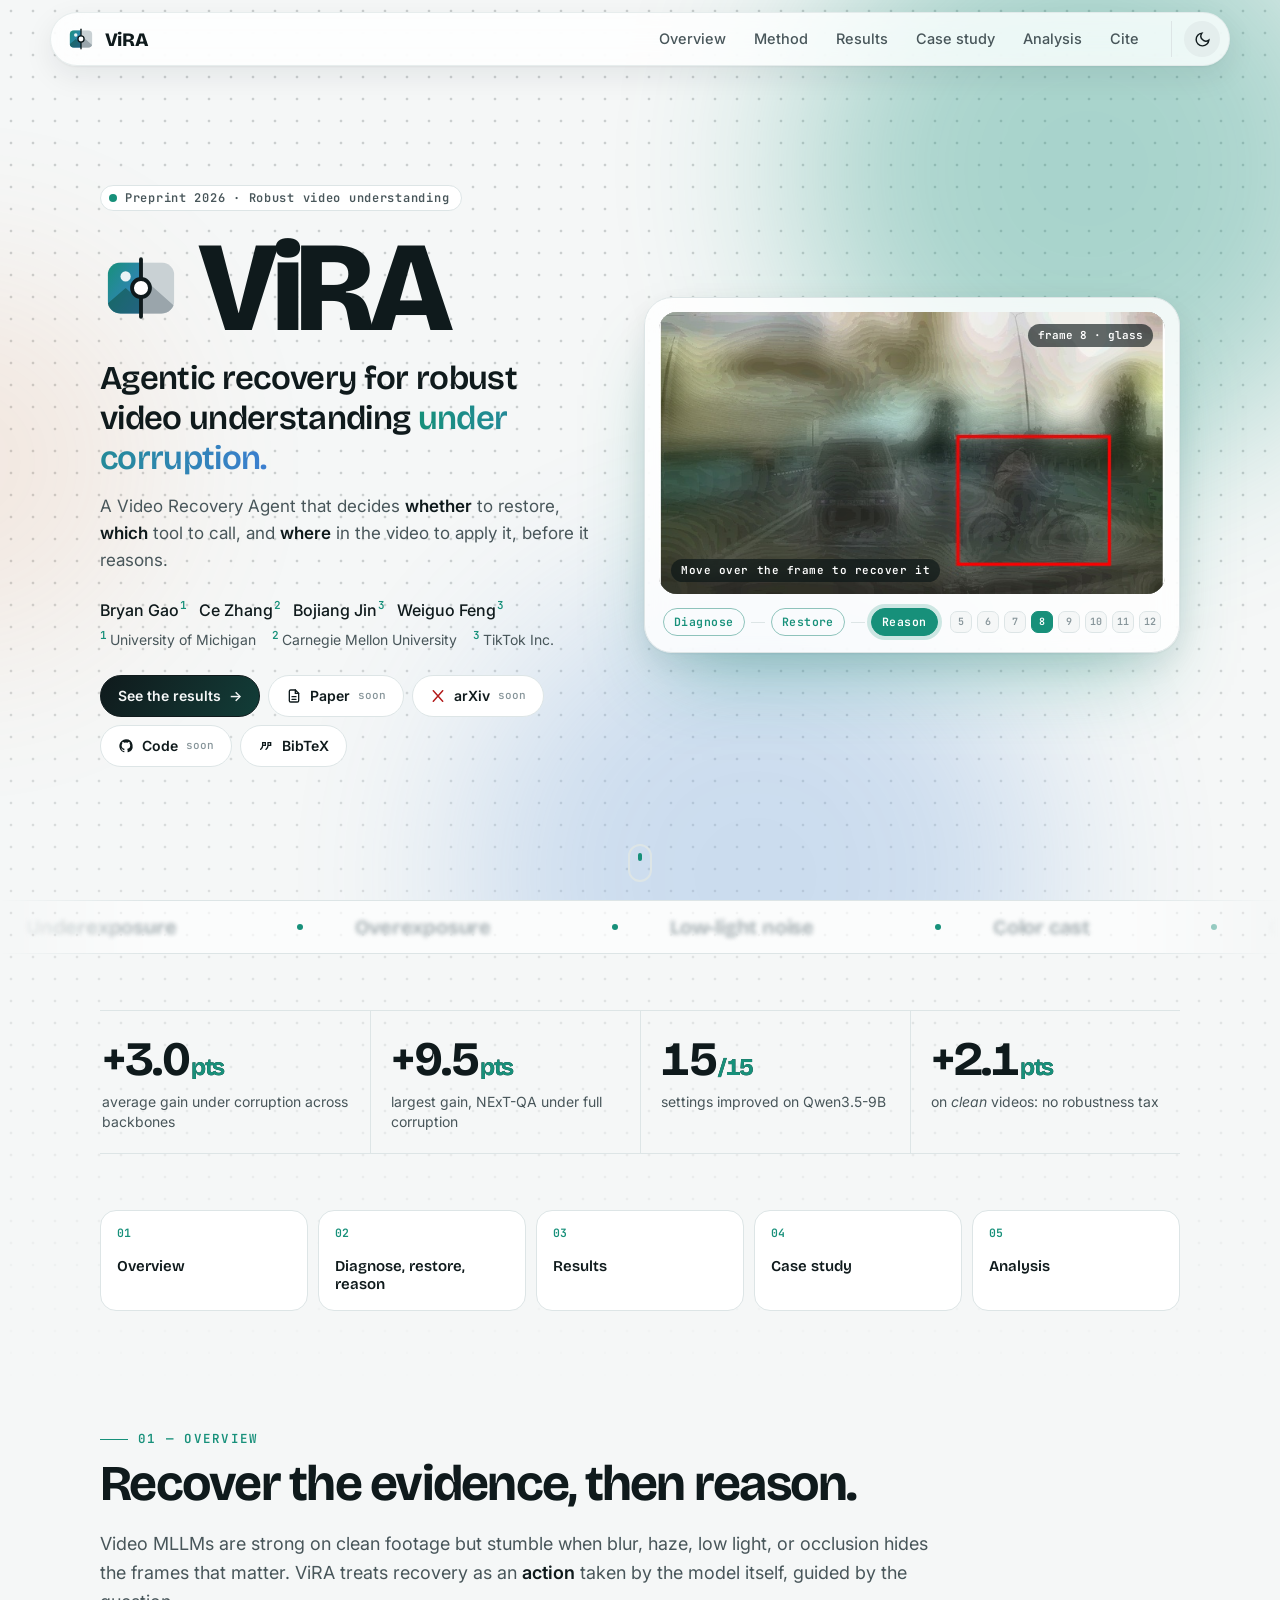
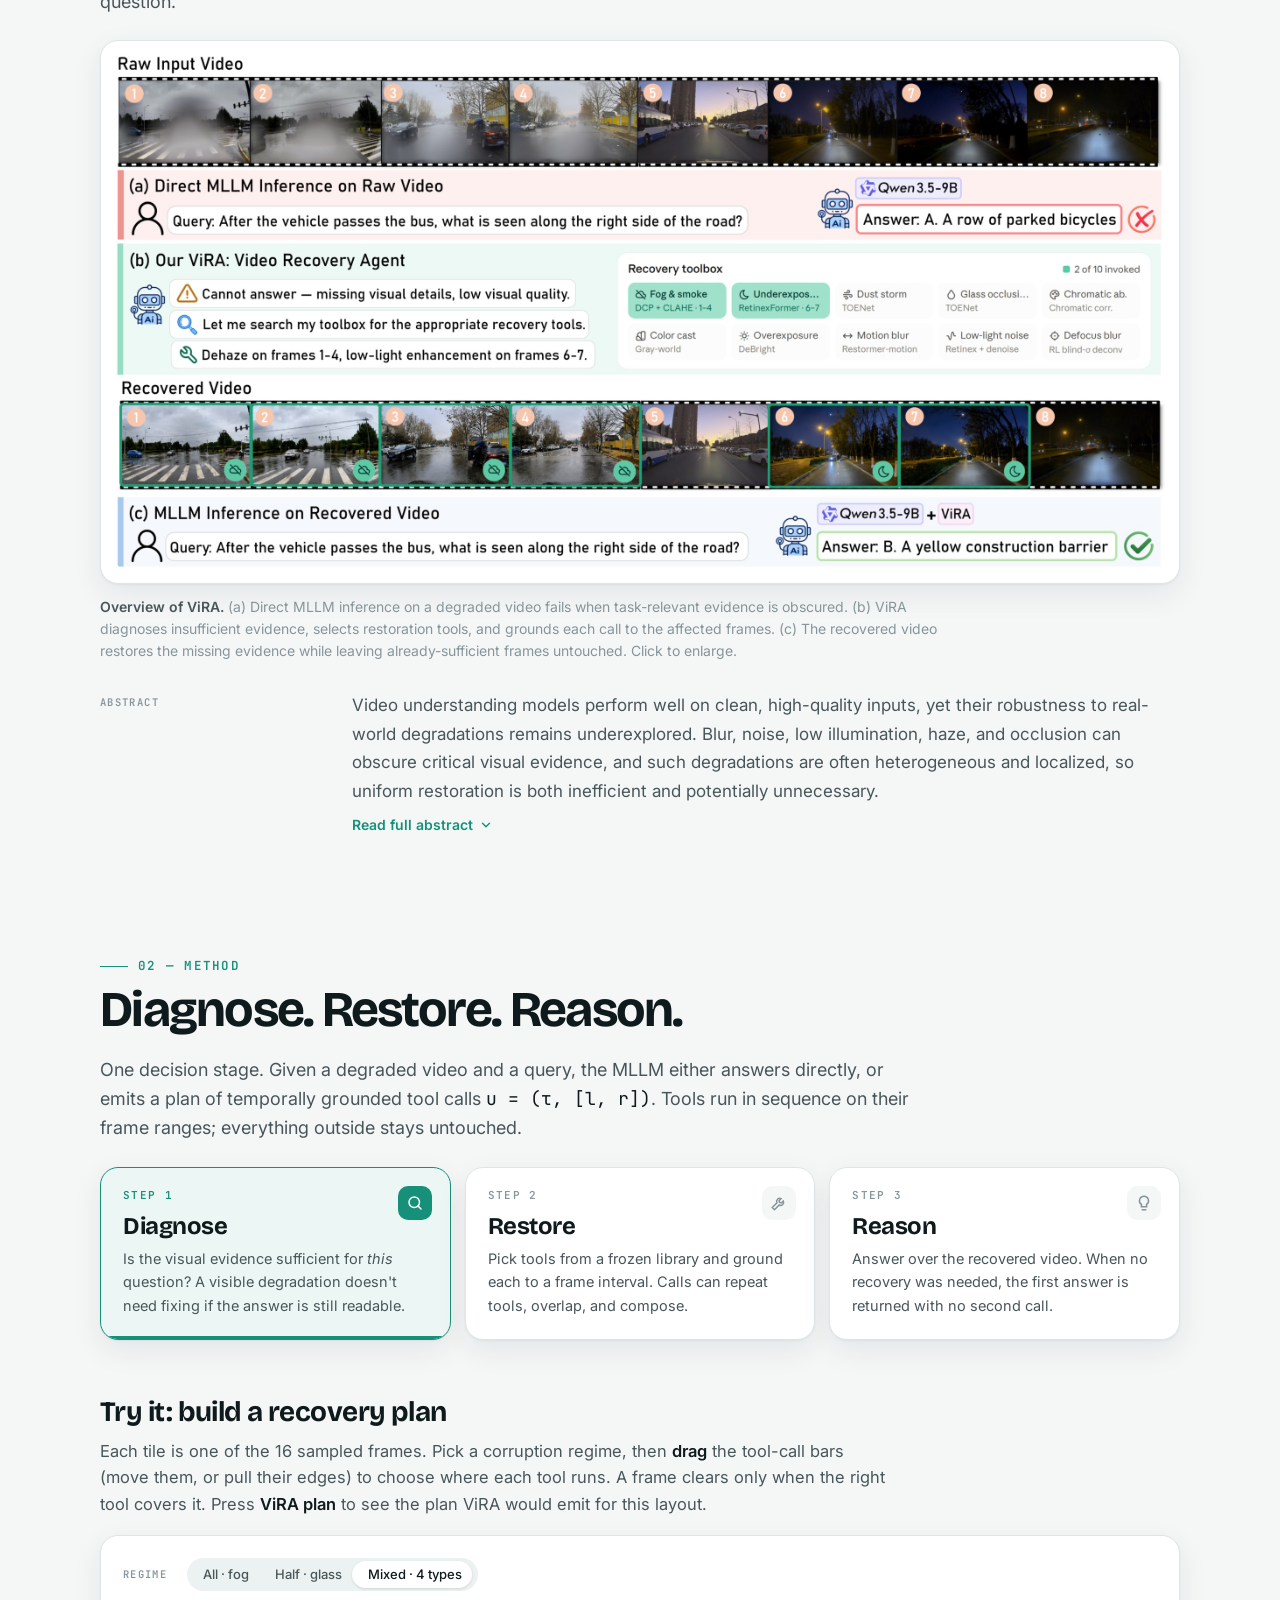
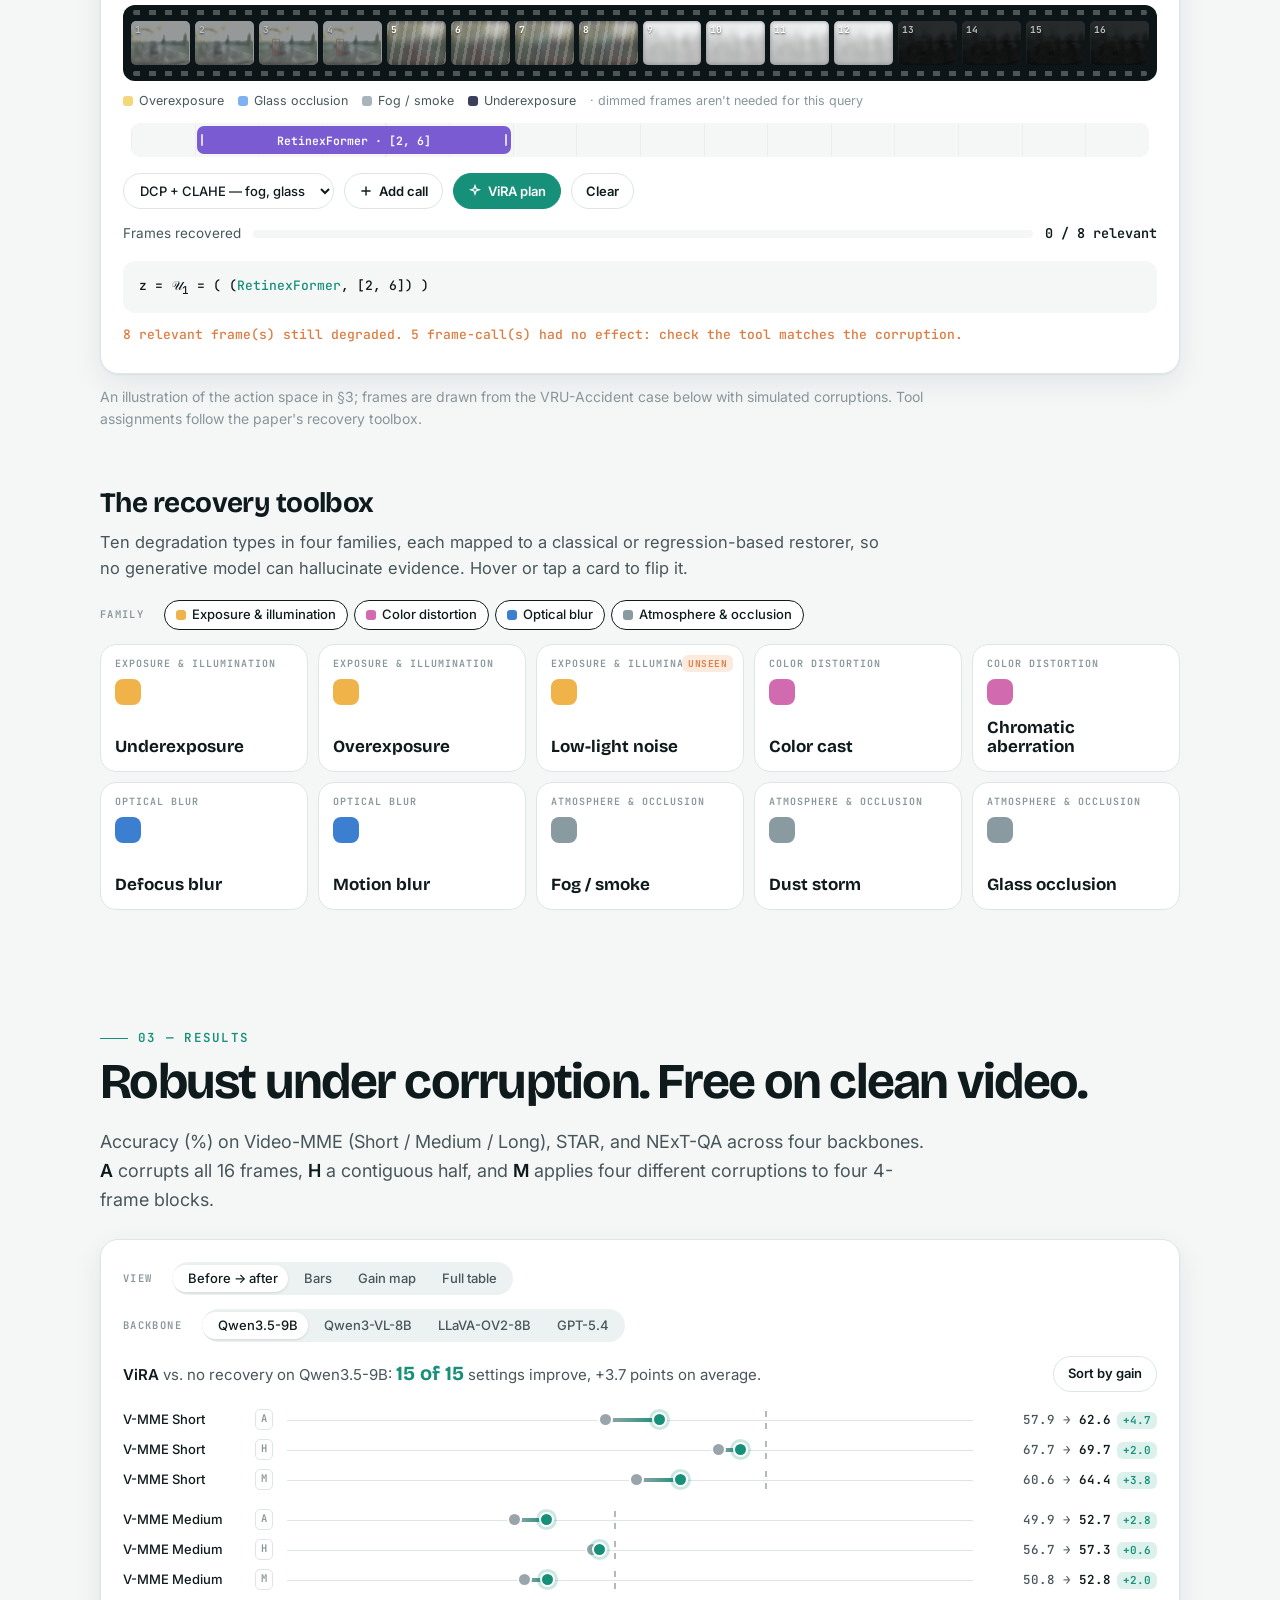
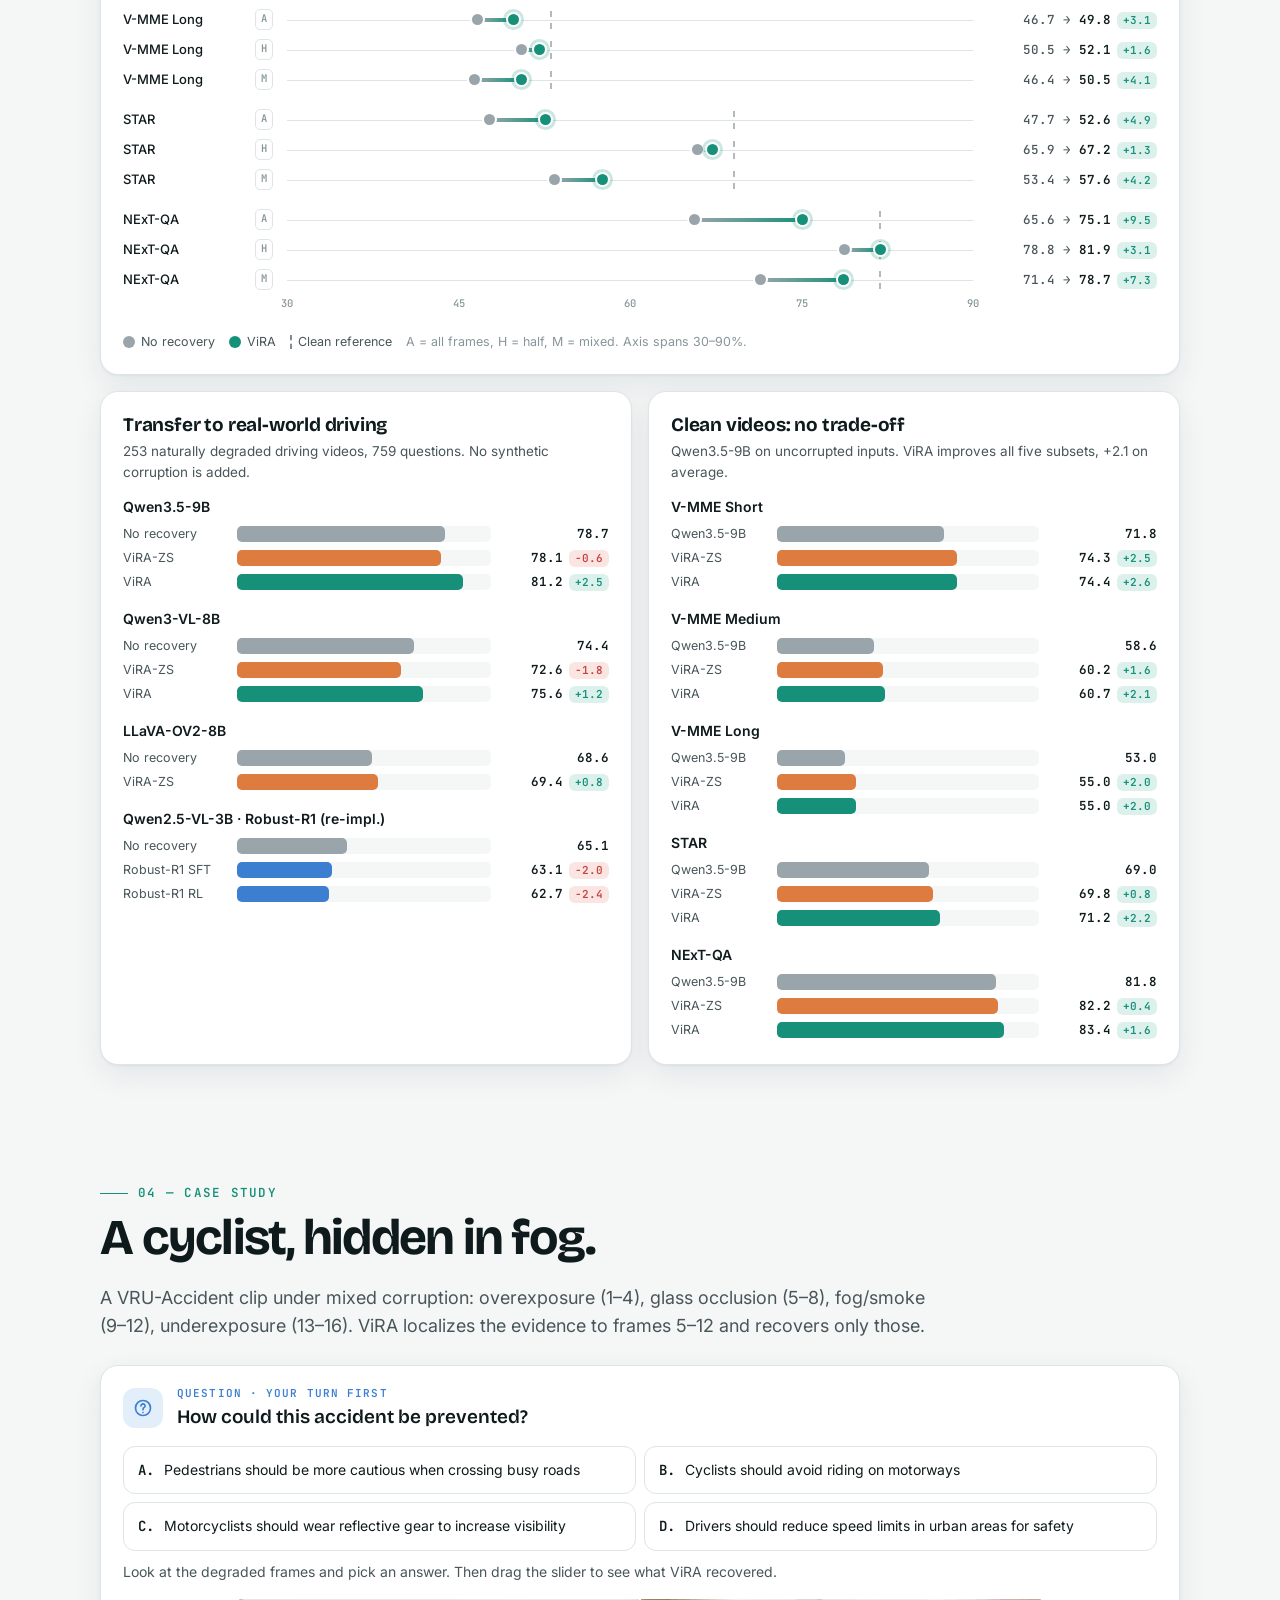
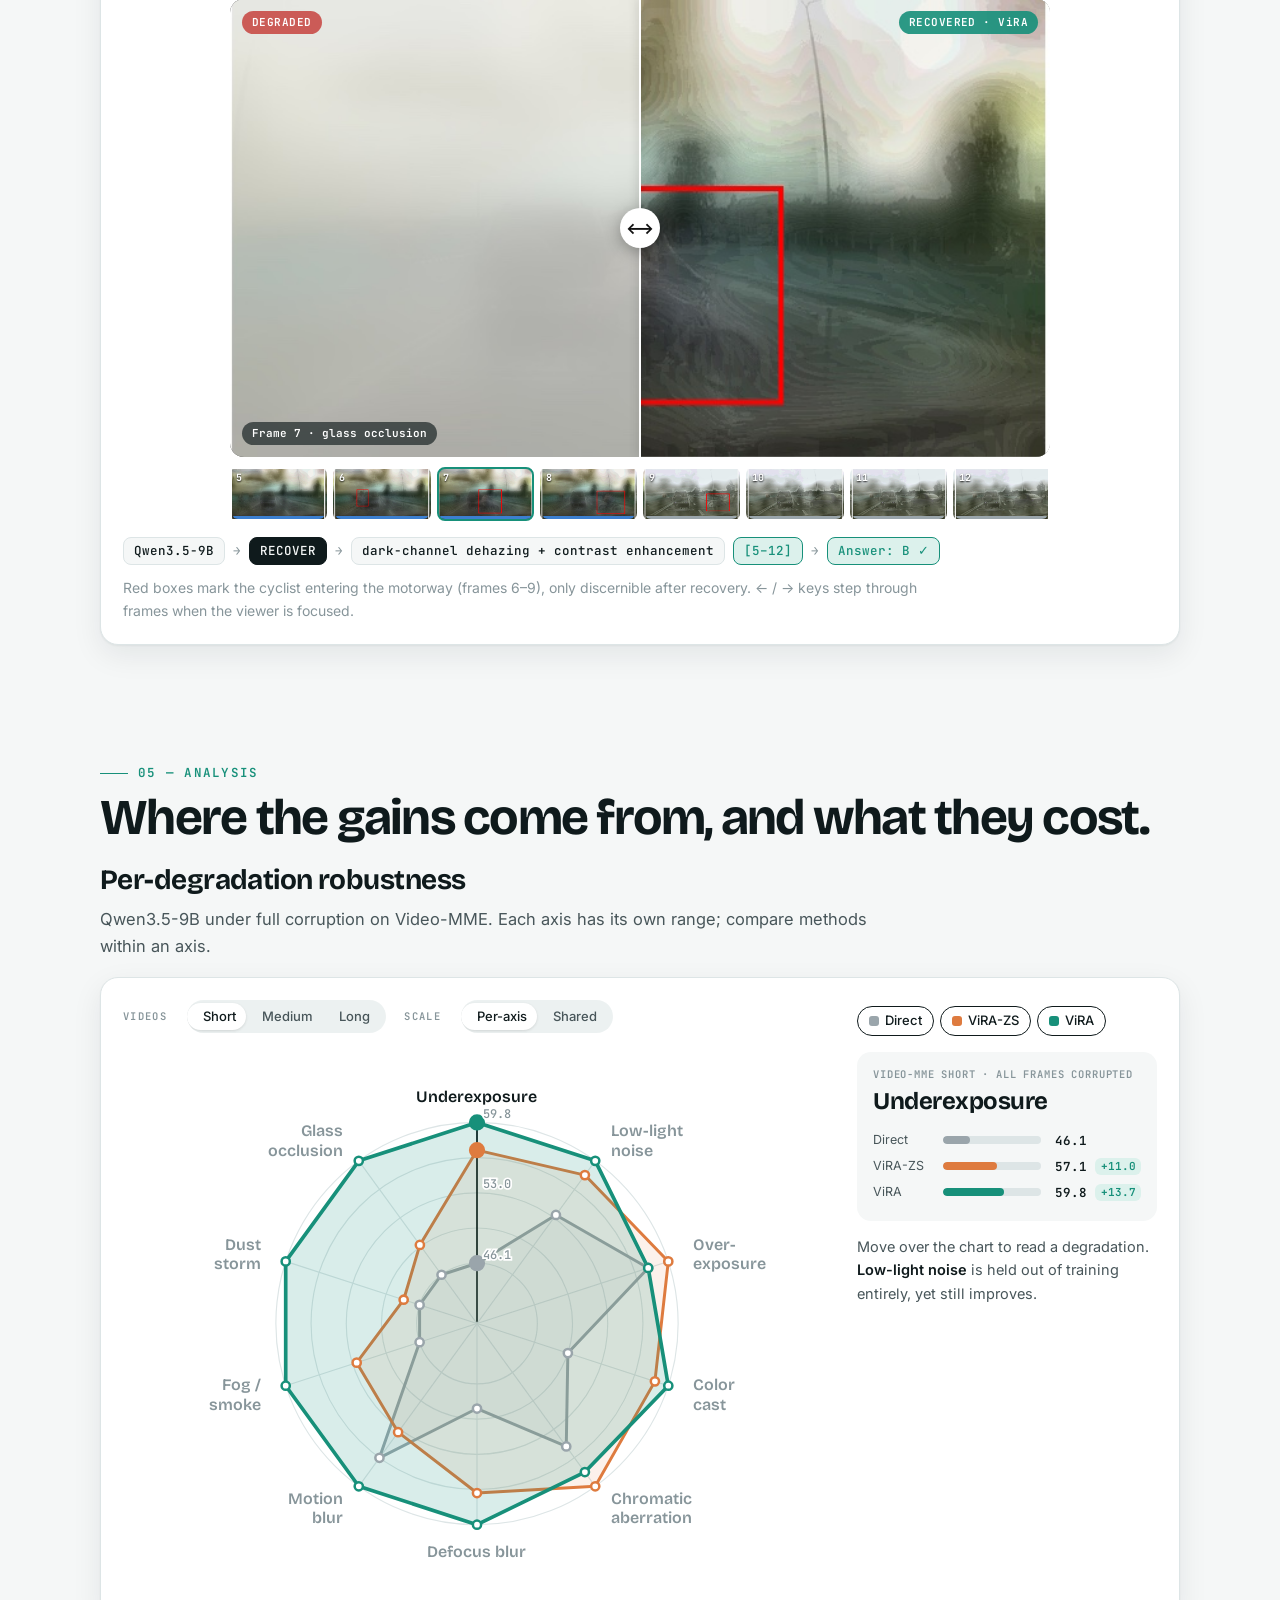
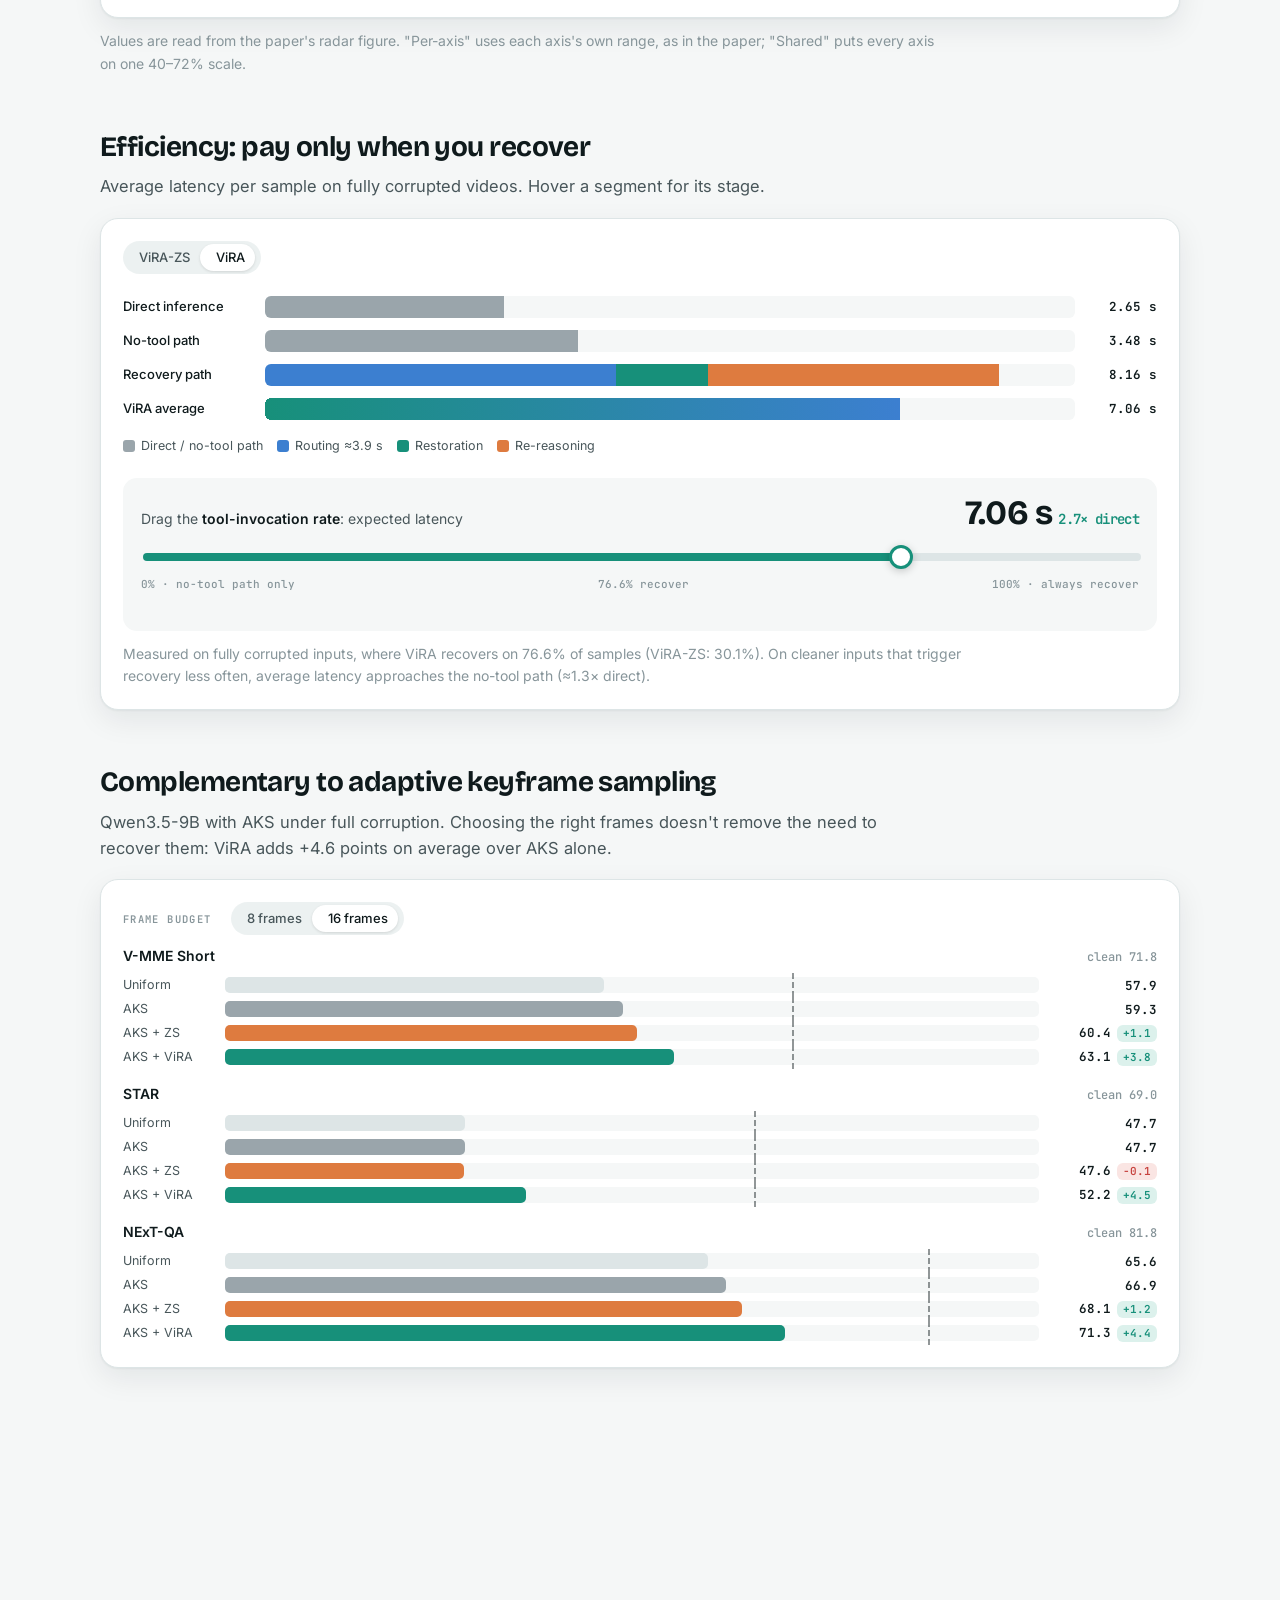
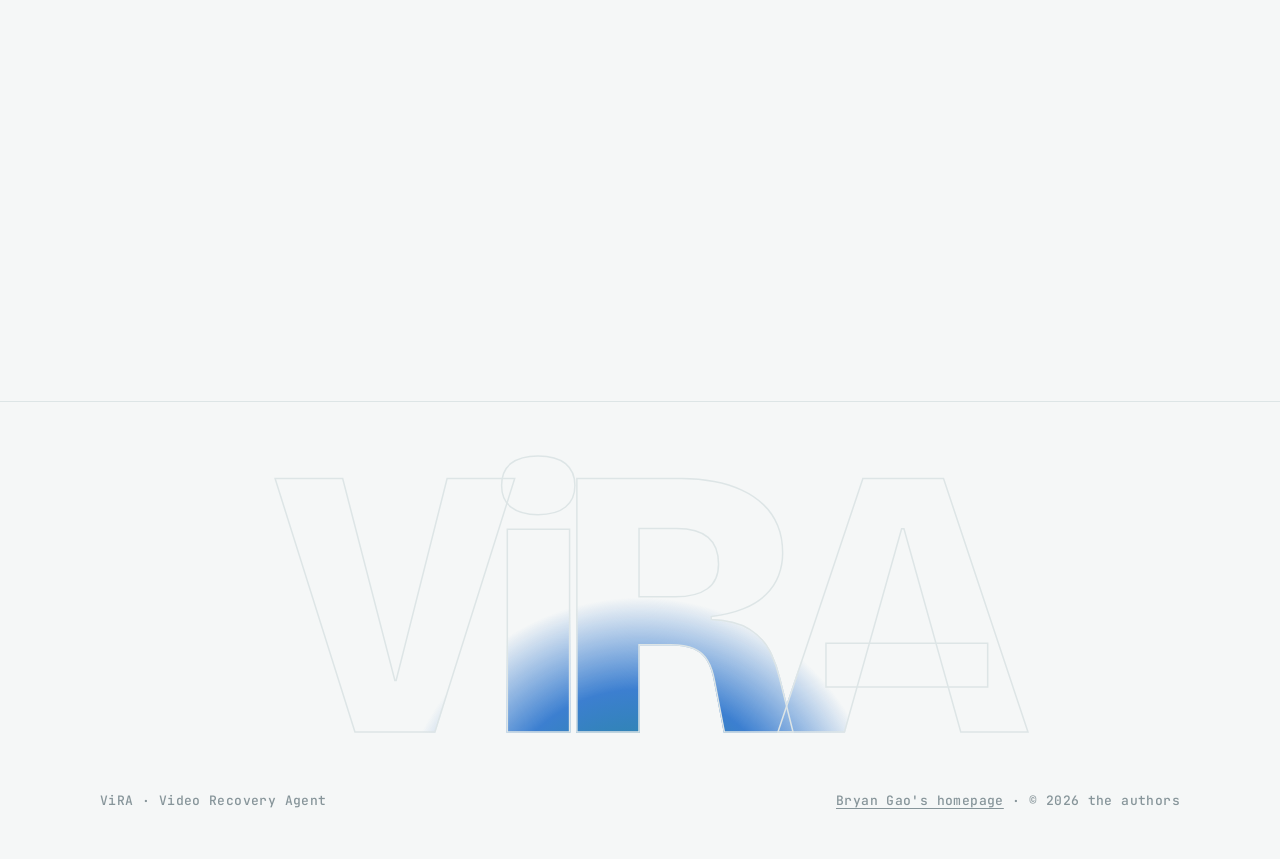
==== vira/index.html @ 1fd85a2d "Personal site and ViRA project page" ====
<!doctype html>
<html lang="en">
<head>
<meta charset="utf-8">
<meta name="viewport" content="width=device-width, initial-scale=1">
<title>ViRA: Agentic Video Recovery</title>
<meta name="description" content="ViRA is a query-conditioned Video Recovery Agent that diagnoses, restores, and reasons over corrupted videos.">
<meta property="og:title" content="ViRA: Agentic Recovery for Robust Video Understanding under Corruption">
<meta property="og:description" content="Diagnose, restore, reason. +3.0 average accuracy under corruption, up to +9.5, with no loss on clean videos.">
<meta property="og:image" content="assets/img/teaser.jpg">
<link rel="icon" href="assets/img/mark.svg" type="image/svg+xml">
<link rel="preconnect" href="https://fonts.googleapis.com">
<link rel="preconnect" href="https://fonts.gstatic.com" crossorigin>
<link href="https://fonts.googleapis.com/css2?family=Bricolage+Grotesque:opsz,wght@12..96,500..800&family=Inter:wght@400;500;600;700&family=JetBrains+Mono:wght@400;500;600&display=swap" rel="stylesheet">
<link rel="stylesheet" href="assets/style.css?v=6">
<script>document.documentElement.classList.add('js');try{var t=localStorage.getItem('vira-theme');if(t)document.documentElement.dataset.theme=t;}catch(e){}</script>
</head>
<body id="top">
<div class="progress" id="progress"></div>

<nav class="island" id="island" aria-label="Main">
  <a class="brand" href="#top"><img class="mark" src="assets/img/mark.svg" alt="">ViRA</a>
  <div class="links" id="navlinks">
    <span class="pill" id="pill"></span>
    <a href="#overview">Overview</a>
    <a href="#method">Method</a>
    <a href="#results">Results</a>
    <a href="#case">Case study</a>
    <a href="#analysis">Analysis</a>
    <a href="#cite">Cite</a>
  </div>
  <div class="tools">
    <button class="ib" id="theme" aria-label="Toggle dark mode" title="Toggle theme">
      <svg viewBox="0 0 24 24" fill="none" stroke="currentColor" stroke-width="2" stroke-linecap="round"><path d="M21 12.8A9 9 0 1 1 11.2 3a7 7 0 0 0 9.8 9.8z"/></svg>
    </button>
    <button class="ib menu" id="menu" aria-label="Open menu" aria-expanded="false">
      <svg viewBox="0 0 24 24" fill="none" stroke="currentColor" stroke-width="2" stroke-linecap="round"><path d="M4 7h16M4 12h16M4 17h16"/></svg>
    </button>
  </div>
</nav>
<div class="sheet" id="sheet">
  <a href="#overview">Overview</a><a href="#method">Method</a><a href="#results">Results</a><a href="#case">Case study</a><a href="#analysis">Analysis</a><a href="#cite">Cite</a>
</div>

<aside class="toc" id="toc" aria-label="Contents">
  <div class="lab">Contents</div>
  <a href="#overview"><i>01</i>Overview</a>
  <a href="#method"><i>02</i>Method</a>
  <a href="#results"><i>03</i>Results</a>
  <a href="#case"><i>04</i>Case study</a>
  <a href="#analysis"><i>05</i>Analysis</a>
  <a href="#cite"><i>06</i>Citation</a>
</aside>

<header class="hero">
  <div class="aurora" aria-hidden="true"><i></i><i></i><i></i></div>
  <div class="w">
    <div>
      <div class="venue" data-r><i></i>Preprint 2026 · Robust video understanding</div>
      <h1 class="title"><img class="mark" src="assets/img/mark.svg" alt=""><span aria-label="ViRA"><b>V</b><b>i</b><b>R</b><b>A</b></span></h1>
      <p class="kicker" data-r>Agentic recovery for robust video understanding <em>under corruption.</em></p>
      <p class="tag" data-r>A Video Recovery Agent that decides <b>whether</b> to restore, <b>which</b> tool to call, and <b>where</b> in the video to apply it, before it reasons.</p>
      <div data-r>
        <div class="authors">
          Bryan Gao<sup>1</sup>&ensp; Ce Zhang<sup>2</sup>&ensp; Bojiang Jin<sup>3</sup>&ensp; Weiguo Feng<sup>3</sup>
        </div>
        <div class="affils">
          <span><sup>1</sup>University of Michigan</span>
          <span><sup>2</sup>Carnegie Mellon University</span>
          <span><sup>3</sup>TikTok Inc.</span>
        </div>
        <div class="cta">
          <a class="btn pri" href="#results">See the results <span aria-hidden="true">→</span></a>
          <a class="btn" href="#top" title="The paper link will be added once it is public">
            <svg viewBox="0 0 24 24" fill="none" stroke="currentColor" stroke-width="2" stroke-linecap="round"><path d="M14 3H7a2 2 0 0 0-2 2v14a2 2 0 0 0 2 2h10a2 2 0 0 0 2-2V8z"/><path d="M14 3v5h5M9 13h6M9 17h6"/></svg>
            Paper <small>soon</small></a>
          <a class="btn" href="#top" title="The arXiv link will be added once the paper is on arXiv">
            <svg viewBox="0 0 24 24" fill="none" stroke="#b31b1b" stroke-width="2.2" stroke-linecap="round"><path d="M5 4l14 16M19 4L5 20"/></svg>
            arXiv <small>soon</small></a>
          <a class="btn" href="#top" title="Code will be released">
            <svg viewBox="0 0 24 24" fill="currentColor"><path d="M12 2a10 10 0 0 0-3.2 19.5c.5.1.7-.2.7-.5v-1.7c-2.8.6-3.4-1.3-3.4-1.3-.5-1.2-1.1-1.5-1.1-1.5-.9-.6.1-.6.1-.6 1 .1 1.5 1 1.5 1 .9 1.5 2.3 1.1 2.9.8.1-.6.3-1.1.6-1.3-2.2-.3-4.6-1.1-4.6-5a3.9 3.9 0 0 1 1-2.7 3.6 3.6 0 0 1 .1-2.7s.8-.3 2.8 1a9.6 9.6 0 0 1 5 0c1.9-1.3 2.8-1 2.8-1 .4 1 .4 1.9.1 2.7a3.9 3.9 0 0 1 1 2.7c0 3.9-2.3 4.7-4.6 5 .4.3.7.9.7 1.9V21c0 .3.2.6.7.5A10 10 0 0 0 12 2z"/></svg>
            Code <small>soon</small></a>
          <a class="btn" href="#cite">
            <svg viewBox="0 0 24 24" fill="none" stroke="currentColor" stroke-width="2" stroke-linecap="round"><path d="M7 7h4v4H7zM7 11c0 3-1 5-3 6M15 7h4v4h-4zM15 11c0 3-1 5-3 6"/></svg>
            BibTeX</a>
        </div>
      </div>
    </div>

    <div data-r>
      <div class="lens-card" id="lensCard">
        <div class="lens" id="lens" aria-label="Interactive before and after: move the pointer over the foggy frame to recover it">
          <div class="lay deg"></div>
          <div class="lay rec"></div>
          <div class="scan"></div>
          <div class="ring"></div>
          <div class="fno" id="lensNo">frame 7</div>
          <div class="hint" id="lensHint">Move over the frame to recover it</div>
        </div>
        <div class="lens-foot">
          <div class="trace" id="trace" aria-hidden="true"><span data-s="0">Diagnose</span><i></i><span data-s="1">Restore</span><i></i><span data-s="2">Reason</span></div>
          <div class="dots" id="lensDots"></div>
        </div>
      </div>
    </div>
  </div>
  <a class="scroll-cue" href="#after" aria-label="Scroll down"></a>
</header>

<main id="after">
  <div class="marquee" aria-hidden="true"><div class="mq" id="mq"></div></div>
  <div class="w">
    <div class="stats" data-r>
      <div><b><span data-count="3.0" data-dec="1" data-pre="+">0</span><small>pts</small></b><span>average gain under corruption across backbones</span></div>
      <div><b><span data-count="9.5" data-dec="1" data-pre="+">0</span><small>pts</small></b><span>largest gain, NExT-QA under full corruption</span></div>
      <div><b><span data-count="15">0</span><small>/15</small></b><span>settings improved on Qwen3.5-9B</span></div>
      <div><b><span data-count="2.1" data-dec="1" data-pre="+">0</span><small>pts</small></b><span>on <i>clean</i> videos: no robustness tax</span></div>
    </div>

    <nav class="contents" data-r aria-label="Sections">
      <a href="#overview"><i>01</i>Overview</a>
      <a href="#method"><i>02</i>Diagnose, restore, reason</a>
      <a href="#results"><i>03</i>Results</a>
      <a href="#case"><i>04</i>Case study</a>
      <a href="#analysis"><i>05</i>Analysis</a>
    </nav>

    <!-- 01 -->
    <section class="sec" id="overview">
      <div class="sec-head" data-r><div class="no">01 — OVERVIEW</div><h2>Recover the evidence, then reason.</h2></div>
      <p class="lead" data-r>Video MLLMs are strong on clean footage but stumble when blur, haze, low light, or occlusion hides the frames that matter. ViRA treats recovery as an <b>action</b> taken by the model itself, guided by the question.</p>
      <figure class="card teaser" data-r data-zoom="assets/img/teaser.jpg">
        <img src="assets/img/teaser.jpg" alt="Overview of ViRA: direct inference fails on a degraded video, ViRA diagnoses missing evidence, selects dehazing for frames 1–4 and low-light enhancement for frames 6–7, and answers correctly on the recovered video." loading="lazy">
      </figure>
      <p class="cap" data-r><b>Overview of ViRA.</b> (a) Direct MLLM inference on a degraded video fails when task-relevant evidence is obscured. (b) ViRA diagnoses insufficient evidence, selects restoration tools, and grounds each call to the affected frames. (c) The recovered video restores the missing evidence while leaving already-sufficient frames untouched. Click to enlarge.</p>

      <div class="abstract" data-r>
        <div class="side">Abstract</div>
        <div>
          <p>Video understanding models perform well on clean, high-quality inputs, yet their robustness to real-world degradations remains underexplored. Blur, noise, low illumination, haze, and occlusion can obscure critical visual evidence, and such degradations are often heterogeneous and localized, so uniform restoration is both inefficient and potentially unnecessary.</p>
          <div class="more" id="absMore"><p style="margin-top:14px">We introduce <b>ViRA</b>, a <b>Vi</b>deo <b>R</b>ecovery <b>A</b>gent that integrates visual recovery directly into the reasoning process. Following a diagnose–restore–reason paradigm, ViRA jointly determines whether recovery is necessary, which restoration tools to invoke, and where in the video each tool should be applied. Conditioned on both the video and the query, it selectively recovers only the temporal regions whose degradation obscures task-relevant evidence, then reasons over the recovered observation. Across Video-MME, STAR, and NExT-QA, diverse degradation types, and multiple MLLM backbones, ViRA improves accuracy under corruption by 3.0 points on average and by up to 9.5 points over direct inference, while preserving, and even slightly improving, accuracy on uncorrupted videos.</p></div>
          <button class="linkbtn" id="absBtn" aria-expanded="false" aria-controls="absMore">Read full abstract <svg viewBox="0 0 24 24" fill="none" stroke="currentColor" stroke-width="2.4" stroke-linecap="round"><path d="M6 9l6 6 6-6"/></svg></button>
        </div>
      </div>
    </section>

    <!-- 02 -->
    <section class="sec" id="method">
      <div class="sec-head" data-r><div class="no">02 — METHOD</div><h2>Diagnose. Restore. Reason.</h2></div>
      <p class="lead" data-r>One decision stage. Given a degraded video and a query, the MLLM either answers directly, or emits a plan of temporally grounded tool calls <span class="mono" style="color:var(--ink)">u = (τ, [l, r])</span>. Tools run in sequence on their frame ranges; everything outside stays untouched.</p>

      <div class="steps" id="steps" data-r>
        <button class="card step on" data-i="0">
          <span class="ico"><svg viewBox="0 0 24 24" fill="none" stroke="currentColor" stroke-width="2" stroke-linecap="round"><circle cx="11" cy="11" r="7"/><path d="M20 20l-4-4"/></svg></span>
          <div class="k">STEP 1</div><h4>Diagnose</h4>
          <p>Is the visual evidence sufficient for <i>this</i> question? A visible degradation doesn't need fixing if the answer is still readable.</p><span class="bar"></span>
        </button>
        <button class="card step" data-i="1">
          <span class="ico"><svg viewBox="0 0 24 24" fill="none" stroke="currentColor" stroke-width="2" stroke-linecap="round"><path d="M14.7 6.3a4 4 0 0 0-5.4 5.4L3 18l3 3 6.3-6.3a4 4 0 0 0 5.4-5.4l-2.6 2.6-2.4-.6-.6-2.4z"/></svg></span>
          <div class="k">STEP 2</div><h4>Restore</h4>
          <p>Pick tools from a frozen library and ground each to a frame interval. Calls can repeat tools, overlap, and compose.</p><span class="bar"></span>
        </button>
        <button class="card step" data-i="2">
          <span class="ico"><svg viewBox="0 0 24 24" fill="none" stroke="currentColor" stroke-width="2" stroke-linecap="round"><path d="M12 3a6 6 0 0 0-3.5 10.9V17h7v-3.1A6 6 0 0 0 12 3zM9.5 21h5"/></svg></span>
          <div class="k">STEP 3</div><h4>Reason</h4>
          <p>Answer over the recovered video. When no recovery was needed, the first answer is returned with no second call.</p><span class="bar"></span>
        </button>
      </div>

      <h3 data-r>Try it: build a recovery plan</h3>
      <p class="sub" data-r>Each tile is one of the 16 sampled frames. Pick a corruption regime, then <b>drag</b> the tool-call bars (move them, or pull their edges) to choose where each tool runs. A frame clears only when the right tool covers it. Press <b>ViRA plan</b> to see the plan ViRA would emit for this layout.</p>
      <div class="card play" data-r>
        <div class="ctl">
          <span class="lab">Regime</span>
          <div class="seg" id="regSeg"><span class="knob"></span>
            <button data-v="all" aria-pressed="false">All · fog</button>
            <button data-v="half" aria-pressed="false">Half · glass</button>
            <button data-v="mixed" aria-pressed="true">Mixed · 4 types</button>
          </div>
        </div>
        <div class="track" id="track"></div>
        <div class="legend" id="legend"></div>
        <div class="lanes" id="lanes"></div>
        <div class="play-bar">
          <select id="toolPick" aria-label="Tool to add"></select>
          <button class="sbtn" id="addCall"><svg viewBox="0 0 24 24" fill="none" stroke="currentColor" stroke-width="2.4" stroke-linecap="round"><path d="M12 5v14M5 12h14"/></svg>Add call</button>
          <button class="sbtn pri" id="autoPlan"><svg viewBox="0 0 24 24" fill="none" stroke="currentColor" stroke-width="2.2" stroke-linecap="round"><path d="M12 3l1.8 5.2L19 10l-5.2 1.8L12 17l-1.8-5.2L5 10l5.2-1.8z"/></svg>ViRA plan</button>
          <button class="sbtn" id="clearCalls">Clear</button>
        </div>
        <div class="meter"><span>Frames recovered</span><div class="m"><i id="meterFill"></i></div><b id="meterTxt" class="mono">0 / 16</b></div>
        <div class="eqn" id="eqn"></div>
        <div class="log" id="log"></div>
      </div>
      <p class="cap" data-r>An illustration of the action space in §3; frames are drawn from the VRU-Accident case below with simulated corruptions. Tool assignments follow the paper's recovery toolbox.</p>

      <h3 data-r>The recovery toolbox</h3>
      <p class="sub" data-r>Ten degradation types in four families, each mapped to a classical or regression-based restorer, so no generative model can hallucinate evidence. Hover or tap a card to flip it.</p>
      <div class="ctl" data-r>
        <span class="lab">Family</span>
        <div class="chips" id="famChips"></div>
      </div>
      <div class="tools-grid" id="toolsGrid" data-r></div>
    </section>

    <!-- 03 -->
    <section class="sec" id="results">
      <div class="sec-head" data-r><div class="no">03 — RESULTS</div><h2>Robust under corruption. Free on clean video.</h2></div>
      <p class="lead" data-r>Accuracy (%) on Video-MME (Short / Medium / Long), STAR, and NExT-QA across four backbones. <b>A</b> corrupts all 16 frames, <b>H</b> a contiguous half, and <b>M</b> applies four different corruptions to four 4-frame blocks.</p>

      <div class="card lb" data-r>
        <div class="ctl">
          <span class="lab">View</span>
          <div class="seg" id="viewSeg"><span class="knob"></span>
            <button data-v="dumb" aria-pressed="true">Before → after</button>
            <button data-v="bars" aria-pressed="false">Bars</button>
            <button data-v="gain" aria-pressed="false">Gain map</button>
            <button data-v="table" aria-pressed="false">Full table</button>
          </div>
          <span class="lab">Regime</span>
          <div class="seg" id="lbReg"><span class="knob"></span>
            <button data-v="0" aria-pressed="true">A · All</button>
            <button data-v="1" aria-pressed="false">H · Half</button>
            <button data-v="2" aria-pressed="false">M · Mixed</button>
          </div>
        </div>
        <div class="ctl" id="bbRow">
          <span class="lab">Backbone</span>
          <div class="seg" id="bbSeg"><span class="knob"></span></div>
        </div>
        <div id="lbBody"></div>
      </div>

      <div class="two" style="margin-top:16px">
        <div class="card rw" data-r>
          <h4>Transfer to real-world driving</h4>
          <p class="s">253 naturally degraded driving videos, 759 questions. No synthetic corruption is added.</p>
          <div id="rwBody"></div>
        </div>
        <div class="card" data-r>
          <h4>Clean videos: no trade-off</h4>
          <p class="s">Qwen3.5-9B on uncorrupted inputs. ViRA improves all five subsets, +2.1 on average.</p>
          <div id="cleanBody"></div>
        </div>
      </div>
    </section>

    <!-- 04 -->
    <section class="sec" id="case">
      <div class="sec-head" data-r><div class="no">04 — CASE STUDY</div><h2>A cyclist, hidden in fog.</h2></div>
      <p class="lead" data-r>A VRU-Accident clip under mixed corruption: overexposure (1–4), glass occlusion (5–8), fog/smoke (9–12), underexposure (13–16). ViRA localizes the evidence to frames 5–12 and recovers only those.</p>
      <div class="card case" data-r>
        <div class="q">
          <div class="qi"><svg viewBox="0 0 24 24" fill="none" stroke="currentColor" stroke-width="2" stroke-linecap="round"><circle cx="12" cy="12" r="9"/><path d="M9.5 9.5a2.5 2.5 0 1 1 3.5 2.3c-.6.3-1 .9-1 1.6V14M12 17.5v.01"/></svg></div>
          <div><div class="ql">Question · your turn first</div><div class="qt">How could this accident be prevented?</div></div>
        </div>
        <div class="opts" id="opts">
          <button class="opt" data-k="A"><b>A.</b> Pedestrians should be more cautious when crossing busy roads<span class="tagx"></span></button>
          <button class="opt" data-k="B"><b>B.</b> Cyclists should avoid riding on motorways<span class="tagx"></span></button>
          <button class="opt" data-k="C"><b>C.</b> Motorcyclists should wear reflective gear to increase visibility<span class="tagx"></span></button>
          <button class="opt" data-k="D"><b>D.</b> Drivers should reduce speed limits in urban areas for safety<span class="tagx"></span></button>
        </div>
        <div class="quizmsg" id="quizmsg">Look at the degraded frames and pick an answer. Then drag the slider to see what ViRA recovered.</div>
        <div class="cmp" id="cmp" role="slider" aria-label="Compare degraded and recovered frame" aria-valuemin="0" aria-valuemax="100" aria-valuenow="50" tabindex="0">
          <div class="lay a"></div><div class="lay b"></div>
          <span class="lb1">DEGRADED</span><span class="lb2">RECOVERED · ViRA</span>
          <span class="cor" id="cmpCor">Frame 5 · glass occlusion</span>
          <div class="hd"></div>
        </div>
        <div class="thumbs" id="thumbs"></div>
        <div class="flow">
          <span>Qwen3.5-9B</span><em>→</em><span class="k">RECOVER</span><em>→</em><span>dark-channel dehazing + contrast enhancement</span><span class="g">[5–12]</span><em>→</em><span class="g">Answer: B ✓</span>
        </div>
        <p class="cap">Red boxes mark the cyclist entering the motorway (frames 6–9), only discernible after recovery. ← / → keys step through frames when the viewer is focused.</p>
      </div>
    </section>

    <!-- 05 -->
    <section class="sec" id="analysis">
      <div class="sec-head" data-r><div class="no">05 — ANALYSIS</div><h2>Where the gains come from, and what they cost.</h2></div>

      <h3 data-r style="margin-top:8px">Per-degradation robustness</h3>
      <p class="sub" data-r>Qwen3.5-9B under full corruption on Video-MME. Each axis has its own range; compare methods within an axis.</p>
      <div class="card radar" data-r>
        <div>
          <div class="ctl">
            <span class="lab">Videos</span>
            <div class="seg" id="radSeg"><span class="knob"></span>
              <button data-v="short" aria-pressed="true">Short</button>
              <button data-v="medium" aria-pressed="false">Medium</button>
              <button data-v="long" aria-pressed="false">Long</button>
            </div>
            <span class="lab">Scale</span>
            <div class="seg" id="radScale"><span class="knob"></span>
              <button data-v="axis" aria-pressed="true">Per-axis</button>
              <button data-v="shared" aria-pressed="false">Shared</button>
            </div>
          </div>
          <div class="stage" id="radarStage"></div>
        </div>
        <div class="side">
          <div class="chips" id="radChips">
            <button data-s="direct" aria-pressed="true"><i style="background:var(--direct)"></i>Direct</button>
            <button data-s="zs" aria-pressed="true"><i style="background:var(--zs)"></i>ViRA-ZS</button>
            <button data-s="vira" aria-pressed="true"><i style="background:var(--acc)"></i>ViRA</button>
          </div>
          <div class="readout" id="radOut"></div>
          <p>Move over the chart to read a degradation. <b>Low-light noise</b> is held out of training entirely, yet still improves.</p>
        </div>
      </div>
      <p class="cap" data-r>Values are read from the paper's radar figure. "Per-axis" uses each axis's own range, as in the paper; "Shared" puts every axis on one 40–72% scale.</p>

      <h3 data-r>Efficiency: pay only when you recover</h3>
      <p class="sub" data-r>Average latency per sample on fully corrupted videos. Hover a segment for its stage.</p>
      <div class="card eff" data-r>
        <div class="seg" id="effSeg" style="margin-bottom:14px"><span class="knob"></span>
          <button data-v="zs" aria-pressed="false">ViRA-ZS</button>
          <button data-v="vira" aria-pressed="true">ViRA</button>
        </div>
        <div class="lat" id="lat"></div>
        <div class="keyrow"><span><i style="background:var(--direct)"></i>Direct / no-tool path</span><span><i style="background:var(--sky)"></i>Routing ≈3.9 s</span><span><i style="background:var(--acc)"></i>Restoration</span><span><i style="background:var(--zs)"></i>Re-reasoning</span></div>
        <div class="slider">
          <div class="top">
            <span>Drag the <b>tool-invocation rate</b>: expected latency</span>
            <span class="big" id="effBig">7.06 s<small>2.7×</small></span>
          </div>
          <input type="range" id="effRange" min="0" max="100" step="0.1" value="76.6" aria-label="Tool invocation rate">
          <div class="ticks"><span>0% · no-tool path only</span><span id="effRate">76.6%</span><span>100% · always recover</span></div>
          <div class="marks" id="effMarks"></div>
        </div>
        <p class="cap">Measured on fully corrupted inputs, where ViRA recovers on 76.6% of samples (ViRA-ZS: 30.1%). On cleaner inputs that trigger recovery less often, average latency approaches the no-tool path (≈1.3× direct).</p>
      </div>

      <h3 data-r>Complementary to adaptive keyframe sampling</h3>
      <p class="sub" data-r>Qwen3.5-9B with AKS under full corruption. Choosing the right frames doesn't remove the need to recover them: ViRA adds +4.6 points on average over AKS alone.</p>
      <div class="card lb" data-r>
        <div class="ctl"><span class="lab">Frame budget</span>
          <div class="seg" id="aksSeg"><span class="knob"></span>
            <button data-v="0" aria-pressed="false">8 frames</button>
            <button data-v="1" aria-pressed="true">16 frames</button>
          </div>
        </div>
        <div class="bars" id="aksBody"></div>
      </div>
    </section>

    <!-- 06 -->
    <section class="sec" id="cite">
      <div class="sec-head" data-r><div class="no">06 — CITATION</div><h2>Cite ViRA</h2></div>
      <p class="sub" data-r>If you find this work useful, please consider citing:</p>
      <div class="bib" data-r>
        <pre id="bib"><span class="k">@article</span>{gao2026vira,
  <span class="f">title</span>   = {ViRA: Agentic Recovery for Robust Video Understanding under Corruption},
  <span class="f">author</span>  = {Gao, Bryan and Zhang, Ce and Jin, Bojiang and Feng, Weiguo},
  <span class="f">journal</span> = {arXiv preprint},
  <span class="f">year</span>    = {2026}
}</pre>
        <button class="copy" id="copyBib"><svg viewBox="0 0 24 24" fill="none" stroke="currentColor" stroke-width="2" stroke-linecap="round"><rect x="9" y="9" width="11" height="11" rx="2"/><path d="M5 15V5a2 2 0 0 1 2-2h10"/></svg><span>Copy</span></button>
      </div>
      <p class="ack" data-r>We evaluate on Video-MME, STAR, NExT-QA, and VRU-Accident, and curate real-world driving footage from DrivingDojo, Boreas, Boreas-RT, BDD100K, and DrivingHazy/GoProHazy. We thank the authors of these datasets and of the restoration models in our toolbox.</p>
    </section>
  </div>
</main>

<footer><div class="wordmark" id="wordmark" aria-hidden="true">ViRA</div><div class="w"><span>ViRA · Video Recovery Agent</span><span><a href="../" style="color:inherit">Bryan Gao's homepage</a> · © 2026 the authors</span></div></footer>

<button class="totop" id="totop" aria-label="Back to top"><svg viewBox="0 0 24 24" fill="none" stroke="currentColor" stroke-width="2.4" stroke-linecap="round"><path d="M12 19V5M5 12l7-7 7 7"/></svg></button>
<div class="lb-ov" id="lbox" role="dialog" aria-modal="true" aria-label="Enlarged figure"><button class="cl" aria-label="Close">✕</button><img alt=""></div>
<div class="toast" id="toast"></div>
<div class="tip" id="tip"></div>
<script src="assets/main.js?v=6"></script>
</body>
</html>
---- vira/assets/style.css ----
/* ViRA project page.  teal = ViRA / recovered evidence, orange = ViRA-ZS, slate = direct inference, rose = degraded / wrong. */
:root {
  --bg: #f5f7f7; --surface: #ffffff; --ink: #0f1a1c; --text: #48565a; --faint: #87959a; --line: #dde5e6;
  --acc: #17907a; --acc-soft: #dcf1ec; --zs: #de7b3f; --zs-soft: #fbebdf; --direct: #9aa5ab; --direct-soft: #edf0f2;
  --bad: #c7433f; --bad-soft: #fae5e3; --sky: #3c7fd0; --sky-soft: #e3eefb; --on: #ffffff;
  --display: "Inter", "Segoe UI", system-ui, sans-serif; --head: "Bricolage Grotesque", "Inter", system-ui, sans-serif; --mono: "JetBrains Mono", ui-monospace, Consolas, monospace;
  --shadow: 0 1px 2px rgba(15, 30, 35, .05), 0 10px 30px rgba(15, 30, 35, .08);
  --r: 18px;
}
@media (prefers-color-scheme: dark) { :root:not([data-theme="light"]) {
  --bg: #0a1113; --surface: #121c1f; --ink: #eef6f5; --text: #b3c2c3; --faint: #74868a; --line: #24343a;
  --acc: #4fd1b4; --acc-soft: #0f302a; --zs: #f2a06c; --zs-soft: #3a2515; --direct: #7d8b91; --direct-soft: #1c272b;
  --bad: #f08a83; --bad-soft: #3a1c1b; --sky: #7eb0f2; --sky-soft: #13253b; --on: #0a1113; color-scheme: dark;
  --shadow: 0 1px 2px rgba(0,0,0,.4), 0 14px 34px rgba(0,0,0,.34); } }
:root[data-theme="dark"] {
  --bg: #0a1113; --surface: #121c1f; --ink: #eef6f5; --text: #b3c2c3; --faint: #74868a; --line: #24343a;
  --acc: #4fd1b4; --acc-soft: #0f302a; --zs: #f2a06c; --zs-soft: #3a2515; --direct: #7d8b91; --direct-soft: #1c272b;
  --bad: #f08a83; --bad-soft: #3a1c1b; --sky: #7eb0f2; --sky-soft: #13253b; --on: #0a1113; color-scheme: dark;
  --shadow: 0 1px 2px rgba(0,0,0,.4), 0 14px 34px rgba(0,0,0,.34); }

* { box-sizing: border-box; }
html { scroll-behavior: smooth; scroll-padding-top: 88px; }
body { position: relative; margin: 0; background: var(--bg); color: var(--text); font: 400 16.5px/1.6 var(--display); -webkit-font-smoothing: antialiased; overflow-x: hidden; }
body::before { content: ""; position: absolute; z-index: -1; inset: 0 0 auto 0; height: 1400px; pointer-events: none;
  background: radial-gradient(circle, color-mix(in srgb, var(--ink) 18%, transparent) 1.1px, transparent 1.7px) 0 0 / 22px 22px;
  -webkit-mask-image: linear-gradient(180deg, #000 40%, transparent); mask-image: linear-gradient(180deg, #000 40%, transparent); }
a { color: var(--acc); text-underline-offset: 3px; text-decoration-thickness: 1px; }
img { max-width: 100%; height: auto; display: block; }
button { font: inherit; color: inherit; cursor: pointer; }
:focus-visible { outline: 2px solid var(--acc); outline-offset: 2px; border-radius: 6px; }
.w { max-width: 1120px; margin: 0 auto; padding-inline: 20px; }
p { margin: 0; } figure { margin: 0; }
b, strong { color: var(--ink); font-weight: 600; }
.mono { font-family: var(--mono); }
html.js [data-r] { opacity: 0; transform: translateY(18px); transition: opacity .7s ease, transform .7s cubic-bezier(.2,.7,.2,1); }
html.js [data-r].in { opacity: 1; transform: none; }
@media (prefers-reduced-motion: reduce) { html.js [data-r] { opacity: 1; transform: none; transition: none; } html { scroll-behavior: auto; } }

/* progress bar */
.progress { position: fixed; top: 0; left: 0; height: 3px; width: 100%; transform-origin: 0 50%; transform: scaleX(0); background: linear-gradient(90deg, var(--acc), var(--sky)); z-index: 60; }

/* nav island */
.island { position: fixed; top: 12px; left: 50%; z-index: 40; transform: translateX(-50%); width: min(1180px, calc(100% - 24px)); height: 54px; display: flex; align-items: center; gap: 12px; padding: 0 9px 0 16px; border-radius: 999px;
  background: color-mix(in srgb, var(--surface) 80%, transparent); -webkit-backdrop-filter: blur(16px) saturate(1.5); backdrop-filter: blur(16px) saturate(1.5); box-shadow: var(--shadow); border: 1px solid color-mix(in srgb, var(--line) 70%, transparent); font: 500 14.5px/1 var(--display); transition: transform .35s ease; }
.island.hide { transform: translate(-50%, -84px); }
.brand { display: inline-flex; align-items: center; gap: 10px; margin-right: auto; font: 800 19px/1 var(--head); letter-spacing: -0.01em; color: var(--ink); text-decoration: none; white-space: nowrap; }
.brand .mark { width: 28px; height: 28px; }
.island .links { position: relative; display: flex; align-items: center; }
.island .links a { position: relative; z-index: 1; padding: 10px 14px; border-radius: 999px; color: var(--text); text-decoration: none; white-space: nowrap; transition: color .25s; }
.island .links a:hover { color: var(--ink); } .island .links a.cur { color: var(--bg); }
.island .pill { position: absolute; left: 0; top: 50%; height: 36px; margin-top: -18px; width: 0; border-radius: 999px; background: var(--ink); opacity: 0; transition: transform .45s cubic-bezier(.3,.8,.2,1), width .45s cubic-bezier(.3,.8,.2,1), opacity .25s; }
.island .tools { display: flex; align-items: center; gap: 6px; margin-left: 6px; padding-left: 12px; border-left: 1px solid var(--line); }
.ib { width: 36px; height: 36px; border-radius: 50%; border: 0; padding: 0; display: grid; place-items: center; background: color-mix(in srgb, var(--line) 55%, transparent); color: var(--ink); transition: background .2s, transform .2s; }
.ib:hover { background: var(--line); } .ib:active { transform: scale(.92); } .ib svg { width: 17px; height: 17px; }
.island .menu { display: none; }
.sheet { position: fixed; top: 74px; left: 12px; right: 12px; z-index: 39; padding: 10px; border-radius: 22px; background: var(--surface); border: 1px solid var(--line); box-shadow: var(--shadow); display: grid; gap: 2px; transform: translateY(-10px); opacity: 0; pointer-events: none; transition: .25s; }
.sheet.open { transform: none; opacity: 1; pointer-events: auto; }
.sheet a { padding: 12px 14px; border-radius: 12px; color: var(--ink); text-decoration: none; font-weight: 500; }
.sheet a:hover { background: var(--bg); }
@media (max-width: 900px) { .island .links { display: none; } .island .menu { display: grid; } }

/* toc rail */
.toc { position: fixed; left: 22px; top: 150px; width: 170px; z-index: 5; display: none; font: 500 13px/1.3 var(--display); opacity: 0; transition: opacity .4s; }
.toc.show { opacity: 1; }
.toc .lab { font: 600 10.5px/1 var(--mono); letter-spacing: .14em; text-transform: uppercase; color: var(--faint); margin-bottom: 10px; padding-left: 12px; }
.toc a { display: flex; gap: 9px; padding: 6px 0 6px 12px; border-left: 2px solid var(--line); color: var(--faint); text-decoration: none; transition: color .2s, border-color .2s; }
.toc a i { font: 500 11px/1.5 var(--mono); font-style: normal; } .toc a:hover { color: var(--ink); } .toc a.cur { color: var(--ink); border-left-color: var(--acc); }
@media (min-width: 1480px) { .toc { display: block; } }

/* hero */
.hero { position: relative; min-height: 100vh; min-height: 100svh; display: flex; align-items: center; padding: 110px 0 60px; overflow: clip; }
.hero .w { display: grid; grid-template-columns: minmax(0, 1.15fr) minmax(0, 1fr); gap: 48px; align-items: center; width: 100%; }
.venue { display: inline-flex; align-items: center; gap: 8px; padding: 6px 12px 6px 8px; border-radius: 999px; border: 1px solid var(--line); background: var(--surface); font: 600 12px/1 var(--mono); letter-spacing: .06em; color: var(--text); margin-bottom: 22px; }
.venue i { width: 8px; height: 8px; border-radius: 50%; background: var(--acc); box-shadow: 0 0 0 0 var(--acc); animation: ping 2.2s infinite; }
@keyframes ping { 0% { box-shadow: 0 0 0 0 color-mix(in srgb, var(--acc) 60%, transparent); } 80%,100% { box-shadow: 0 0 0 10px transparent; } }
.title { display: flex; align-items: center; gap: 16px; margin: 0 0 16px; }
.title .mark { width: clamp(46px, 6.4vw, 88px); height: auto; flex: none; }
.title span { font: 800 clamp(64px, 10vw, 132px)/0.86 var(--head); letter-spacing: -0.05em; color: var(--ink); display: inline-flex; }
.title span b { display: inline-block; font-weight: 800; color: inherit; animation: defog 1.6s cubic-bezier(.2,.7,.2,1) both; }
.title span b:nth-child(2) { animation-delay: .12s } .title span b:nth-child(3) { animation-delay: .24s } .title span b:nth-child(4) { animation-delay: .36s }
@keyframes defog { 0% { filter: blur(14px); opacity: 0; transform: translateY(12px) scale(1.06); } 60% { opacity: 1; } 100% { filter: blur(0); opacity: 1; transform: none; } }
.kicker { font: 600 clamp(21px, 2.4vw, 30px)/1.2 var(--head); letter-spacing: -0.02em; color: var(--ink); margin: 0 0 14px; max-width: 18em; }
.kicker em { font-style: normal; background: linear-gradient(90deg, var(--acc), var(--sky)); -webkit-background-clip: text; background-clip: text; color: transparent; }
.tag { font-size: 17px; max-width: 34em; margin-bottom: 22px; }
.typed { font-family: var(--mono); font-size: 14px; color: var(--acc); min-height: 22px; margin-bottom: 22px; }
.typed::after { content: "▍"; animation: blink 1s steps(1) infinite; margin-left: 1px; }
@keyframes blink { 50% { opacity: 0; } }
.authors { font: 500 16px/1.7 var(--display); color: var(--ink); margin-bottom: 4px; }
.authors a { color: var(--ink); text-decoration: none; border-bottom: 1px dashed var(--line); } .authors a:hover { border-bottom-color: var(--acc); }
.authors sup { color: var(--acc); font: 600 11px var(--mono); margin-left: 1px; }
.affils { display: flex; flex-wrap: wrap; gap: 6px 16px; font-size: 14px; color: var(--text); margin-bottom: 4px; }
.affils span sup { color: var(--acc); font: 600 11px var(--mono); margin-right: 3px; }
.eq { font-size: 13px; color: var(--faint); margin-bottom: 24px; }
.cta { display: flex; flex-wrap: wrap; gap: 8px; }
.btn { position: relative; display: inline-flex; align-items: center; gap: 8px; height: 42px; padding: 0 17px; border-radius: 999px; font: 600 14px/1 var(--display); text-decoration: none; border: 1px solid var(--line); background: var(--surface); color: var(--ink); transition: border-color .2s, transform .2s, box-shadow .2s; overflow: hidden; }
.btn:hover { border-color: var(--acc); transform: translateY(-2px); box-shadow: var(--shadow); }
.btn:active { transform: translateY(0) scale(.97); }
.btn svg { width: 16px; height: 16px; flex: none; }
.btn small { font: 500 11px/1 var(--mono); color: var(--faint); }
.btn.pri { background: var(--ink); border-color: var(--ink); color: var(--bg); }
.btn .rip { position: absolute; border-radius: 50%; transform: scale(0); background: color-mix(in srgb, var(--acc) 35%, transparent); animation: rip .6s ease-out forwards; pointer-events: none; }
@keyframes rip { to { transform: scale(4); opacity: 0; } }

/* hero lens */
.lens-card { position: relative; border-radius: 26px; background: var(--surface); border: 1px solid var(--line); box-shadow: var(--shadow); padding: 12px; transform: perspective(1000px) rotateX(var(--rx, 0deg)) rotateY(var(--ry, 0deg)); transition: transform .3s ease; }
.lens { position: relative; aspect-ratio: 645 / 360; border-radius: 16px; overflow: hidden; cursor: crosshair; touch-action: none; background: #222; }
.lens .lay { position: absolute; inset: 0; background-size: 800% 100%; background-repeat: no-repeat; transition: background-position .6s ease; }
.lens .deg { background-image: url(img/qual_degraded.jpg); }
.lens .rec { background-image: url(img/qual_recovered.jpg); -webkit-mask-image: radial-gradient(circle var(--rad, 0px) at var(--mx, 50%) var(--my, 50%), #000 60%, transparent 100%); mask-image: radial-gradient(circle var(--rad, 0px) at var(--mx, 50%) var(--my, 50%), #000 60%, transparent 100%); }
.lens .ring { position: absolute; width: calc(var(--rad, 0px) * 2); height: calc(var(--rad, 0px) * 2); left: var(--mx, 50%); top: var(--my, 50%); transform: translate(-50%, -50%); border-radius: 50%; border: 2px solid rgba(255,255,255,.85); box-shadow: 0 0 0 1px rgba(0,0,0,.15), 0 0 30px rgba(79, 209, 180, .5); pointer-events: none; transition: width .25s, height .25s; }
.lens .hint { position: absolute; left: 12px; bottom: 12px; padding: 6px 10px; border-radius: 999px; background: rgba(8, 18, 20, .62); color: #fff; font: 600 11px/1 var(--mono); letter-spacing: .05em; backdrop-filter: blur(6px); pointer-events: none; }
.lens .fno { position: absolute; right: 12px; top: 12px; padding: 6px 10px; border-radius: 999px; background: rgba(8, 18, 20, .62); color: #fff; font: 600 11px/1 var(--mono); pointer-events: none; }
.lens-foot { display: flex; align-items: center; gap: 10px; padding: 12px 4px 2px; font-size: 13px; }
.lens-foot .dots { display: flex; gap: 5px; margin-left: auto; }
.lens-foot .dots button { width: 22px; height: 22px; border-radius: 7px; border: 1px solid var(--line); background: var(--bg); font: 600 10px/1 var(--mono); color: var(--faint); padding: 0; transition: .2s; }
.lens-foot .dots button.on { background: var(--acc); border-color: var(--acc); color: var(--on); }
.scroll-cue { position: absolute; left: 50%; bottom: 18px; transform: translateX(-50%); width: 24px; height: 38px; border: 2px solid var(--line); border-radius: 14px; }
.scroll-cue::after { content: ""; position: absolute; left: 50%; top: 7px; width: 4px; height: 8px; margin-left: -2px; border-radius: 2px; background: var(--acc); animation: cue 1.8s infinite; }
@keyframes cue { 0% { transform: translateY(0); opacity: 1; } 70% { transform: translateY(12px); opacity: 0; } 100% { opacity: 0; } }
@media (max-width: 900px) { .hero .w { grid-template-columns: 1fr; gap: 34px; } .scroll-cue { display: none; } }

/* stats */
.stats { display: grid; grid-template-columns: repeat(4, minmax(0, 1fr)); border-top: 1px solid var(--line); border-bottom: 1px solid var(--line); }
.stats div { padding: 24px 20px 22px; border-left: 1px solid var(--line); }
.stats div:first-child { border-left: 0; padding-left: 2px; }
.stats b { display: block; font: 700 clamp(34px, 4vw, 48px)/1 var(--head); color: var(--ink); letter-spacing: -0.03em; font-variant-numeric: tabular-nums; }
.stats b small { font-size: .5em; color: var(--acc); margin-left: 2px; }
.stats span { display: block; font-size: 14px; line-height: 1.4; margin-top: 9px; }
@media (max-width: 760px) { .stats { grid-template-columns: 1fr 1fr; } .stats div:nth-child(3) { border-left: 0; padding-left: 2px; } .stats div:nth-child(n+3) { border-top: 1px solid var(--line); } }

/* contents */
.contents { margin-top: 56px; display: grid; grid-template-columns: repeat(5, minmax(0,1fr)); gap: 10px; }
.contents a { display: block; padding: 16px; border-radius: 16px; border: 1px solid var(--line); background: var(--surface); text-decoration: none; color: var(--ink); font: 600 15px/1.25 var(--head); transition: transform .25s, border-color .25s, box-shadow .25s; }
.contents a i { display: block; font: 600 11.5px/1 var(--mono); font-style: normal; color: var(--acc); margin-bottom: 18px; }
.contents a:hover { transform: translateY(-4px); border-color: var(--acc); box-shadow: var(--shadow); }
@media (max-width: 760px) { .contents { grid-template-columns: 1fr 1fr; } }

/* sections */
section.sec { padding-top: 110px; }
.sec-head { margin-bottom: 20px; }
.no { font: 600 12.5px/1 var(--mono); letter-spacing: .1em; color: var(--acc); margin-bottom: 12px; }
h2 { font: 700 clamp(32px, 4.2vw, 50px)/1.04 var(--head); color: var(--ink); letter-spacing: -0.035em; margin: 0; }
h3 { font: 700 clamp(22px, 2.3vw, 28px)/1.15 var(--head); color: var(--ink); letter-spacing: -0.02em; margin: 56px 0 10px; }
.lead { font-size: 18px; max-width: 46em; margin-bottom: 24px; }
.sub { max-width: 48em; margin-bottom: 18px; }
.card { background: var(--surface); border: 1px solid var(--line); border-radius: var(--r); box-shadow: var(--shadow); }
.cap { font-size: 14px; color: var(--faint); margin-top: 12px; max-width: 60em; }
.cap b { color: var(--text); }

/* controls */
.ctl { display: flex; flex-wrap: wrap; align-items: center; gap: 10px 18px; margin-bottom: 14px; }
.ctl .lab { font: 600 10.5px/1 var(--mono); letter-spacing: .13em; text-transform: uppercase; color: var(--faint); margin-right: 2px; }
.seg { position: relative; display: inline-flex; padding: 3px; border-radius: 999px; background: color-mix(in srgb, var(--line) 55%, transparent); }
.seg button { position: relative; z-index: 1; border: 0; background: none; padding: 7px 13px; border-radius: 999px; font: 500 13px/1 var(--display); color: var(--text); transition: color .25s; white-space: nowrap; }
.seg button[aria-pressed="true"] { color: var(--ink); }
.seg .knob { position: absolute; top: 3px; bottom: 3px; left: 0; border-radius: 999px; background: var(--surface); box-shadow: 0 1px 3px rgba(0,0,0,.12); transition: transform .35s cubic-bezier(.3,.8,.2,1), width .35s cubic-bezier(.3,.8,.2,1); }
.chips { display: flex; flex-wrap: wrap; gap: 6px; }
.chips button { display: inline-flex; align-items: center; gap: 6px; height: 30px; padding: 0 11px; border-radius: 15px; border: 1px solid var(--line); background: var(--surface); font: 500 13px/1 var(--display); color: var(--text); transition: border-color .2s, opacity .2s, background .2s; }
.chips button i { width: 10px; height: 10px; border-radius: 3px; }
.chips button[aria-pressed="false"] { opacity: .5; }
.chips button[aria-pressed="true"] { border-color: var(--ink); color: var(--ink); }

/* teaser */
.teaser { padding: 14px; cursor: zoom-in; overflow: hidden; }
.teaser img { border-radius: 10px; transition: transform .6s cubic-bezier(.2,.7,.2,1); }
.teaser:hover img { transform: scale(1.012); }
.abstract { margin-top: 28px; display: grid; grid-template-columns: 220px 1fr; gap: 32px; }
.abstract .side { font: 600 10.5px/1 var(--mono); letter-spacing: .13em; text-transform: uppercase; color: var(--faint); padding-top: 6px; }
.abstract p { font-size: 17px; line-height: 1.7; }
.abstract .more { max-height: 0; overflow: hidden; transition: max-height .6s ease; }
.abstract .more.open { max-height: 800px; }
.linkbtn { border: 0; background: none; padding: 0; margin-top: 10px; color: var(--acc); font: 600 14px var(--display); display: inline-flex; align-items: center; gap: 6px; }
.linkbtn svg { width: 14px; transition: transform .3s; } .linkbtn[aria-expanded="true"] svg { transform: rotate(180deg); }
@media (max-width: 760px) { .abstract { grid-template-columns: 1fr; gap: 8px; } }

/* three-step pipeline */
.steps { display: grid; grid-template-columns: repeat(3, minmax(0, 1fr)); gap: 14px; }
.step { position: relative; padding: 22px; cursor: pointer; transition: transform .3s, border-color .3s, background .3s; overflow: hidden; text-align: left; font: inherit; color: inherit; }
.step:hover { transform: translateY(-3px); }
.step .k { font: 600 11px/1 var(--mono); letter-spacing: .12em; color: var(--faint); }
.step h4 { font: 700 24px/1.1 var(--head); color: var(--ink); margin: 12px 0 8px; letter-spacing: -0.02em; }
.step p { font-size: 14.5px; }
.step .bar { position: absolute; left: 0; bottom: 0; height: 3px; width: 0; background: var(--acc); }
.step.on { border-color: var(--acc); background: color-mix(in srgb, var(--acc-soft) 55%, var(--surface)); }
.step.on .k { color: var(--acc); }
.step.on .bar { animation: fill 4s linear forwards; }
.step.on.paused .bar { animation-play-state: paused; }
@keyframes fill { to { width: 100%; } }
.step .ico { position: absolute; right: 18px; top: 18px; width: 34px; height: 34px; border-radius: 10px; display: grid; place-items: center; background: var(--bg); color: var(--faint); transition: .3s; }
.step.on .ico { background: var(--acc); color: var(--on); }
.step .ico svg { width: 18px; height: 18px; }
@media (max-width: 760px) { .steps { grid-template-columns: 1fr; } }

/* timeline playground */
.play { margin-top: 18px; padding: 22px; }
.track { display: grid; grid-template-columns: repeat(16, minmax(0, 1fr)); gap: 4px; position: relative; }
.fr { position: relative; aspect-ratio: 1 / 1.05; border-radius: 7px; overflow: hidden; background: #333 center / cover no-repeat; }
.fr .im { position: absolute; inset: 0; background-size: 800% 100%; background-image: url(img/qual_recovered.jpg); transition: filter .7s ease, transform .7s; }
.fr .tint { position: absolute; inset: 0; transition: opacity .7s; pointer-events: none; }
.fr .n { position: absolute; left: 4px; top: 4px; font: 700 9.5px/1 var(--mono); color: #fff; text-shadow: 0 1px 2px rgba(0,0,0,.6); }
.fr .ok { position: absolute; right: 3px; bottom: 3px; width: 14px; height: 14px; border-radius: 50%; background: var(--acc); color: #fff; display: grid; place-items: center; transform: scale(0); transition: transform .35s cubic-bezier(.3,1.6,.5,1); }
.fr .ok svg { width: 9px; height: 9px; }
.fr.rec .ok { transform: scale(1); }
.fr.rec { box-shadow: inset 0 0 0 2px var(--acc); }
.fr.c-fog .im { filter: blur(2.2px) contrast(.45) brightness(1.35) saturate(.3); } .fr.c-fog .tint { background: rgba(235,238,240,.45); }
.fr.c-glass .im { filter: blur(3.5px) contrast(.7); } .fr.c-glass .tint { background: repeating-linear-gradient(100deg, rgba(255,255,255,.18) 0 3px, transparent 3px 9px); }
.fr.c-under .im { filter: brightness(.22) saturate(.6); }
.fr.c-over .im { filter: brightness(2.1) contrast(.6) saturate(.5); }
.fr.c-dust .im { filter: sepia(1) saturate(1.6) brightness(.9) contrast(.6) blur(1px); }
.fr.c-motion .im { filter: blur(2.5px); transform: scaleX(1.08); }
.fr.rec .im { filter: none; transform: none; } .fr.rec .tint { opacity: 0; }
.legend { display: flex; flex-wrap: wrap; gap: 6px 14px; margin: 10px 0 2px; font-size: 12.5px; }
.legend span { display: inline-flex; align-items: center; gap: 6px; }
.legend i { width: 10px; height: 10px; border-radius: 3px; }
.lanes { position: relative; margin-top: 12px; display: grid; gap: 6px; }
.lane { position: relative; height: 34px; border-radius: 9px; background: repeating-linear-gradient(90deg, color-mix(in srgb, var(--line) 50%, transparent) 0 1px, transparent 1px calc(100% / 16)); background-color: var(--bg); }
.call { position: absolute; top: 3px; bottom: 3px; border-radius: 7px; display: flex; align-items: center; justify-content: center; color: #fff; font: 600 11.5px/1 var(--mono); cursor: grab; user-select: none; touch-action: none; transition: left .25s, width .25s, box-shadow .2s; white-space: nowrap; overflow: hidden; padding: 0 12px; }
.call.drag { cursor: grabbing; transition: none; box-shadow: 0 6px 18px rgba(0,0,0,.25); }
.call .h { position: absolute; top: 0; bottom: 0; width: 10px; cursor: ew-resize; }
.call .h::after { content: ""; position: absolute; top: 8px; bottom: 8px; left: 4px; width: 2px; border-radius: 1px; background: rgba(255,255,255,.75); }
.call .h.l { left: 0; } .call .h.r { right: 0; }
.call .x { position: absolute; right: 12px; border: 0; background: rgba(255,255,255,.25); color: #fff; width: 16px; height: 16px; border-radius: 50%; padding: 0; font-size: 11px; line-height: 16px; display: none; }
.call:hover .x { display: block; }
.play-bar { display: flex; flex-wrap: wrap; gap: 10px; align-items: center; margin-top: 16px; }
.play-bar select { height: 36px; border-radius: 999px; border: 1px solid var(--line); background: var(--surface); color: var(--ink); padding: 0 12px; font: 500 13px var(--display); }
.sbtn { height: 36px; padding: 0 14px; border-radius: 999px; border: 1px solid var(--line); background: var(--surface); font: 600 13px/1 var(--display); color: var(--ink); display: inline-flex; align-items: center; gap: 6px; transition: .2s; }
.sbtn:hover { border-color: var(--acc); } .sbtn.pri { background: var(--acc); border-color: var(--acc); color: var(--on); }
.sbtn svg { width: 14px; height: 14px; }
.eqn { margin-top: 16px; padding: 14px 16px; border-radius: 12px; background: var(--bg); font: 500 13px/1.7 var(--mono); color: var(--ink); overflow-x: auto; white-space: nowrap; }
.eqn .t { color: var(--acc); } .eqn .c { color: var(--faint); }
.meter { display: flex; align-items: center; gap: 12px; margin-top: 14px; font-size: 13.5px; }
.meter .m { flex: 1; height: 8px; border-radius: 4px; background: var(--bg); overflow: hidden; }
.meter .m i { display: block; height: 100%; width: 0; background: linear-gradient(90deg, var(--acc), var(--sky)); transition: width .6s cubic-bezier(.3,.8,.2,1); }
.log { margin-top: 12px; min-height: 26px; font: 500 13px/1.5 var(--mono); color: var(--text); }
.log .warn { color: var(--zs); } .log .good { color: var(--acc); }

/* toolbox */
.tools-grid { display: grid; grid-template-columns: repeat(5, minmax(0, 1fr)); gap: 10px; }
.tool { position: relative; height: 128px; perspective: 900px; border: 0; padding: 0; background: none; text-align: left; transition: opacity .35s, transform .35s; }
.tool.dim { opacity: .25; transform: scale(.97); }
.tool .in { position: absolute; inset: 0; transition: transform .6s cubic-bezier(.3,.8,.2,1); transform-style: preserve-3d; }
.tool:hover .in, .tool.flip .in { transform: rotateY(180deg); }
.tool .f, .tool .b { position: absolute; inset: 0; backface-visibility: hidden; -webkit-backface-visibility: hidden; border-radius: 16px; border: 1px solid var(--line); background: var(--surface); padding: 14px; display: flex; flex-direction: column; }
.tool .b { transform: rotateY(180deg); background: var(--acc-soft); border-color: color-mix(in srgb, var(--acc) 40%, var(--line)); }
.tool .cat { font: 600 10px/1 var(--mono); letter-spacing: .1em; text-transform: uppercase; color: var(--faint); }
.tool .nm { font: 700 17px/1.15 var(--head); color: var(--ink); margin-top: auto; }
.tool .sw { width: 26px; height: 26px; border-radius: 8px; margin-top: 10px; }
.tool .b .lab { font: 600 10px/1 var(--mono); letter-spacing: .1em; text-transform: uppercase; color: var(--acc); }
.tool .b .tn { font: 700 16px/1.2 var(--head); color: var(--ink); margin-top: auto; }
.tool .b .td { font-size: 12px; line-height: 1.35; margin-top: 4px; }
.tool .badge { position: absolute; right: 10px; top: 10px; font: 600 9.5px/1 var(--mono); padding: 4px 6px; border-radius: 6px; background: var(--zs-soft); color: var(--zs); letter-spacing: .05em; }
@media (max-width: 900px) { .tools-grid { grid-template-columns: repeat(2, minmax(0, 1fr)); } }

/* leaderboard */
.lb { padding: 22px; }
.bars { display: grid; gap: 18px; }
.bgroup .bname { display: flex; justify-content: space-between; font: 600 14px/1 var(--display); color: var(--ink); margin-bottom: 8px; }
.bgroup .bname span { font: 500 12px var(--mono); color: var(--faint); }
.brow { position: relative; display: grid; grid-template-columns: 92px 1fr 108px; align-items: center; gap: 10px; height: 24px; font-size: 12.5px; }
.brow .who { color: var(--text); white-space: nowrap; }
.brow .tr { position: relative; height: 16px; border-radius: 5px; background: var(--bg); }
.brow .fill { position: absolute; left: 0; top: 0; bottom: 0; width: 0; border-radius: 5px; transition: width .8s cubic-bezier(.3,.8,.2,1); }
.brow .v { font: 600 12.5px var(--mono); color: var(--ink); text-align: right; white-space: nowrap; font-variant-numeric: tabular-nums; }
.brow .clean { position: absolute; top: -4px; bottom: -4px; width: 0; border-left: 2px dashed var(--ink); opacity: .45; transition: left .8s cubic-bezier(.3,.8,.2,1); }
.brow:hover .tr { outline: 2px solid color-mix(in srgb, var(--acc) 35%, transparent); outline-offset: 1px; }
.delta { display: inline-block; font: 600 11px/1 var(--mono); padding: 3px 6px; border-radius: 6px; margin-left: 6px; }
.delta.up { background: var(--acc-soft); color: var(--acc); } .delta.dn { background: var(--bad-soft); color: var(--bad); } .delta.eq { background: var(--direct-soft); color: var(--faint); }
.keyrow { display: flex; flex-wrap: wrap; gap: 14px; font-size: 12.5px; margin-top: 16px; }
.keyrow span { display: inline-flex; align-items: center; gap: 6px; } .keyrow i { width: 12px; height: 12px; border-radius: 3px; } .keyrow i.dash { border-left: 2px dashed var(--ink); width: 2px; border-radius: 0; opacity: .5; height: 14px; }
.tbl-wrap { overflow-x: auto; }
table.t { width: 100%; border-collapse: collapse; font-size: 14px; font-variant-numeric: tabular-nums; }
table.t th, table.t td { padding: 10px 12px; text-align: right; border-bottom: 1px solid var(--line); white-space: nowrap; }
table.t th:first-child, table.t td:first-child, table.t th:nth-child(2), table.t td:nth-child(2) { text-align: left; }
table.t th { font: 600 11px/1.2 var(--mono); letter-spacing: .06em; text-transform: uppercase; color: var(--faint); cursor: pointer; user-select: none; }
table.t th:hover { color: var(--ink); } table.t th.s::after { content: " ↓"; color: var(--acc); } table.t th.s.asc::after { content: " ↑"; }
table.t tr { transition: background .2s; } table.t tbody tr:hover { background: color-mix(in srgb, var(--acc-soft) 50%, transparent); }
table.t td.best { font-weight: 700; color: var(--ink); } table.t td.best::before { content: ""; display: inline-block; width: 6px; height: 6px; border-radius: 50%; background: var(--acc); margin-right: 6px; vertical-align: middle; }
table.t .meth { display: inline-flex; align-items: center; gap: 6px; } table.t .meth i { width: 9px; height: 9px; border-radius: 3px; }
table.t tr.cl td { color: var(--faint); }
.heat { display: grid; grid-template-columns: 110px repeat(3, minmax(0, 1fr)); gap: 6px; font-size: 13px; }
.heat .hh { font: 600 11px var(--mono); color: var(--faint); text-align: center; letter-spacing: .06em; align-self: end; padding-bottom: 4px; }
.heat .rl { color: var(--ink); font-weight: 500; align-self: center; }
.heat .cell { height: 52px; border-radius: 10px; display: grid; place-items: center; font: 700 15px var(--mono); color: var(--ink); transition: transform .2s, background .5s; cursor: default; }
.heat .cell:hover { transform: scale(1.05); }
.view { animation: fadein .45s ease; } @keyframes fadein { from { opacity: 0; transform: translateY(6px); } to { opacity: 1; transform: none; } }

/* two-col blocks */
.two { display: grid; grid-template-columns: repeat(2, minmax(0, 1fr)); gap: 16px; }
.two > .card { padding: 22px; }
.two h4 { font: 700 19px/1.2 var(--head); color: var(--ink); margin: 0 0 4px; letter-spacing: -0.01em; }
.two .s { font-size: 13.5px; margin-bottom: 16px; }
@media (max-width: 860px) { .two { grid-template-columns: 1fr; } }

/* case study */
.case { padding: 22px; }
.q { display: grid; grid-template-columns: auto 1fr; gap: 14px; align-items: start; margin-bottom: 16px; }
.q .qi { width: 40px; height: 40px; border-radius: 12px; background: var(--sky-soft); color: var(--sky); display: grid; place-items: center; }
.q .qi svg { width: 20px; } .q .ql { font: 600 11px/1 var(--mono); letter-spacing: .1em; color: var(--sky); text-transform: uppercase; margin-bottom: 6px; }
.q .qt { font: 600 19px/1.3 var(--head); color: var(--ink); }
.opts { display: grid; grid-template-columns: 1fr 1fr; gap: 8px; margin-bottom: 18px; }
.opt { display: flex; align-items: center; gap: 10px; text-align: left; padding: 12px 14px; border-radius: 12px; border: 1px solid var(--line); background: var(--surface); font-size: 14px; color: var(--ink); transition: .25s; }
.opt b { font-family: var(--mono); }
.opt:hover { border-color: var(--ink); }
.opt .tagx { margin-left: auto; font: 600 10.5px/1 var(--mono); padding: 4px 7px; border-radius: 6px; opacity: 0; transform: scale(.8); transition: .3s; white-space: nowrap; }
.opts.done .opt { cursor: default; }
.opts.done .opt.right { border-color: var(--acc); background: var(--acc-soft); }
.opts.done .opt.wrong { border-color: var(--bad); background: var(--bad-soft); }
.opts.done .opt .tagx { opacity: 1; transform: none; }
.opt.right .tagx { background: var(--acc); color: var(--on); } .opt.wrong .tagx { background: var(--bad); color: #fff; }
.opts.done .opt.pick { box-shadow: 0 0 0 3px color-mix(in srgb, var(--ink) 25%, transparent); }
@media (max-width: 760px) { .opts { grid-template-columns: 1fr; } }
.quizmsg { font-size: 14px; margin: -8px 0 16px; min-height: 22px; }
.cmp { position: relative; aspect-ratio: 645 / 360; border-radius: 14px; overflow: hidden; user-select: none; touch-action: pan-y; cursor: ew-resize; background: #222; }
.cmp .lay { position: absolute; inset: 0; background-size: 800% 100%; background-repeat: no-repeat; }
.cmp .a { background-image: url(img/qual_degraded.jpg); }
.cmp .b { background-image: url(img/qual_recovered.jpg); clip-path: inset(0 0 0 var(--cut, 50%)); }
.cmp .hd { position: absolute; top: 0; bottom: 0; left: var(--cut, 50%); width: 2px; margin-left: -1px; background: #fff; box-shadow: 0 0 10px rgba(0,0,0,.35); }
.cmp .hd::after { content: "⟷"; position: absolute; top: 50%; left: 50%; width: 40px; height: 40px; transform: translate(-50%, -50%); border-radius: 50%; background: #fff; color: #111; display: grid; place-items: center; font: 700 16px var(--display); box-shadow: 0 4px 16px rgba(0,0,0,.3); }
.cmp .lb1, .cmp .lb2 { position: absolute; top: 12px; padding: 6px 10px; border-radius: 999px; font: 600 11px/1 var(--mono); color: #fff; letter-spacing: .04em; }
.cmp .lb1 { left: 12px; background: rgba(199, 67, 63, .85); } .cmp .lb2 { right: 12px; background: rgba(23, 144, 122, .9); }
.cmp .cor { position: absolute; left: 12px; bottom: 12px; padding: 6px 10px; border-radius: 999px; background: rgba(8,18,20,.62); color: #fff; font: 600 11px/1 var(--mono); }
.thumbs { display: grid; grid-template-columns: repeat(8, minmax(0, 1fr)); gap: 6px; margin-top: 10px; }
.thumbs button { position: relative; aspect-ratio: 645/360; border-radius: 8px; border: 2px solid transparent; padding: 0; background: url(img/qual_recovered.jpg) 0 0 / 800% 100% no-repeat; transition: border-color .2s, transform .2s; overflow: hidden; }
.thumbs button span { position: absolute; left: 4px; top: 4px; font: 700 10px/1 var(--mono); color: #fff; text-shadow: 0 1px 2px #000; }
.thumbs button:hover { transform: translateY(-2px); } .thumbs button.on { border-color: var(--acc); }
.thumbs button.g::after { content: ""; position: absolute; left: 0; right: 0; bottom: 0; height: 3px; }
.thumbs .glass::after { background: var(--sky); } .thumbs .fog::after { background: var(--direct); }
.flow { display: flex; flex-wrap: wrap; align-items: center; gap: 8px; margin-top: 16px; font: 500 12.5px/1 var(--mono); }
.flow span { padding: 7px 10px; border-radius: 8px; border: 1px solid var(--line); background: var(--bg); color: var(--ink); }
.flow span.k { background: var(--ink); color: var(--bg); border-color: var(--ink); } .flow span.g { border-color: var(--acc); color: var(--acc); background: var(--acc-soft); }
.flow em { font-style: normal; color: var(--faint); }

/* radar tabs */
.radar { padding: 22px; display: grid; grid-template-columns: minmax(0, 1fr) 280px; gap: 26px; align-items: center; }
.radar .stage { position: relative; aspect-ratio: 1; max-width: 560px; width: 100%; margin: 0 auto; cursor: zoom-in; }
.radar .stage img { position: absolute; inset: 0; width: 100%; height: 100%; object-fit: contain; opacity: 0; transform: scale(.96) rotate(-4deg); transition: opacity .55s, transform .7s cubic-bezier(.3,.8,.2,1); border-radius: 12px; }
:root[data-theme="dark"] .radar .stage img, :root[data-theme="dark"] .zimg { background: #fff; }
@media (prefers-color-scheme: dark) { :root:not([data-theme="light"]) .radar .stage img, :root:not([data-theme="light"]) .zimg { background: #fff; } }
.radar .stage img.on { opacity: 1; transform: none; }
.radar .side p { font-size: 14.5px; margin-top: 14px; }
@media (max-width: 860px) { .radar { grid-template-columns: 1fr; } }

/* efficiency */
.eff { padding: 22px; }
.lat { display: grid; gap: 12px; margin: 8px 0 6px; }
.lrow { display: grid; grid-template-columns: 130px 1fr 70px; gap: 12px; align-items: center; font-size: 13px; }
.lrow .who { color: var(--ink); font-weight: 500; }
.lrow .tr { display: flex; height: 22px; border-radius: 6px; overflow: hidden; background: var(--bg); }
.lrow .tr i { display: block; height: 100%; width: 0; transition: width .8s cubic-bezier(.3,.8,.2,1); position: relative; }
.lrow .tr i:hover { filter: brightness(1.1); }
.lrow .v { font: 600 12.5px var(--mono); text-align: right; color: var(--ink); }
.slider { margin-top: 22px; padding: 18px; border-radius: 14px; background: var(--bg); }
.slider .top { display: flex; justify-content: space-between; align-items: baseline; gap: 10px; flex-wrap: wrap; margin-bottom: 12px; font-size: 14px; }
.slider .big { font: 700 34px/1 var(--head); color: var(--ink); letter-spacing: -0.02em; }
.slider .big small { font: 600 14px var(--mono); color: var(--acc); margin-left: 6px; }
input[type=range] { -webkit-appearance: none; appearance: none; width: 100%; height: 8px; border-radius: 4px; background: linear-gradient(90deg, var(--acc) var(--p, 50%), var(--line) var(--p, 50%)); outline: none; }
input[type=range]::-webkit-slider-thumb { -webkit-appearance: none; width: 24px; height: 24px; border-radius: 50%; background: var(--surface); border: 3px solid var(--acc); box-shadow: 0 2px 8px rgba(0,0,0,.2); cursor: grab; transition: transform .15s; }
input[type=range]::-webkit-slider-thumb:active { transform: scale(1.15); cursor: grabbing; }
input[type=range]::-moz-range-thumb { width: 20px; height: 20px; border-radius: 50%; background: var(--surface); border: 3px solid var(--acc); cursor: grab; }
.ticks { display: flex; justify-content: space-between; font: 500 11px var(--mono); color: var(--faint); margin-top: 8px; }
.marks { position: relative; height: 18px; margin-top: 4px; }
.marks button { position: absolute; transform: translateX(-50%); border: 1px solid var(--line); background: var(--surface); border-radius: 6px; font: 600 10.5px/1 var(--mono); padding: 3px 6px; color: var(--text); }
.marks button:hover { border-color: var(--acc); color: var(--acc); }

/* real-world */
.rw .rrow { display: grid; grid-template-columns: 120px 1fr; gap: 12px; align-items: center; margin-bottom: 14px; }
.rw .rrow .who { font-size: 13.5px; color: var(--ink); font-weight: 500; }
.rw .mini { display: grid; gap: 4px; }
.rw .mini .brow { grid-template-columns: 110px 1fr 90px; height: 20px; }

/* bibtex */
.bib { position: relative; }
pre { margin: 0; padding: 22px 24px; border: 1px solid var(--line); border-radius: var(--r); background: var(--surface); box-shadow: var(--shadow); overflow-x: auto; font: 400 13px/1.65 var(--mono); color: var(--ink); }
pre .k { color: var(--acc); } pre .f { color: var(--zs); }
.copy { position: absolute; top: 12px; right: 12px; display: inline-flex; align-items: center; gap: 6px; height: 34px; padding: 0 12px; border-radius: 999px; border: 1px solid var(--line); background: var(--surface); font: 600 12.5px var(--display); color: var(--ink); transition: .2s; }
.copy:hover { border-color: var(--acc); } .copy svg { width: 14px; height: 14px; } .copy.ok { background: var(--acc); color: var(--on); border-color: var(--acc); }

/* lightbox, toast, top */
.lb-ov { position: fixed; inset: 0; z-index: 80; background: rgba(5, 10, 12, .82); backdrop-filter: blur(6px); display: grid; place-items: center; padding: 24px; opacity: 0; pointer-events: none; transition: opacity .3s; cursor: zoom-out; }
.lb-ov.open { opacity: 1; pointer-events: auto; }
.lb-ov img { max-width: min(1400px, 100%); max-height: 88vh; border-radius: 12px; background: #fff; transform: scale(.96); transition: transform .35s cubic-bezier(.3,.8,.2,1); box-shadow: 0 30px 80px rgba(0,0,0,.5); }
.lb-ov.open img { transform: none; }
.lb-ov .cl { position: absolute; top: 18px; right: 18px; width: 42px; height: 42px; border-radius: 50%; border: 0; background: rgba(255,255,255,.15); color: #fff; font-size: 20px; }
.toast { position: fixed; left: 50%; bottom: 26px; z-index: 90; transform: translate(-50%, 30px); opacity: 0; padding: 12px 18px; border-radius: 999px; background: var(--ink); color: var(--bg); font: 600 14px var(--display); box-shadow: var(--shadow); transition: .35s cubic-bezier(.3,.8,.2,1); pointer-events: none; }
.toast.on { transform: translate(-50%, 0); opacity: 1; }
.totop { position: fixed; right: 20px; bottom: 20px; z-index: 30; width: 46px; height: 46px; border-radius: 50%; border: 1px solid var(--line); background: var(--surface); box-shadow: var(--shadow); color: var(--ink); display: grid; place-items: center; opacity: 0; transform: translateY(14px); pointer-events: none; transition: .3s; }
.totop.on { opacity: 1; transform: none; pointer-events: auto; }
.totop svg { width: 18px; }
.tip { position: fixed; z-index: 70; pointer-events: none; padding: 8px 11px; border-radius: 10px; background: var(--ink); color: var(--bg); font: 500 12.5px/1.4 var(--display); box-shadow: var(--shadow); opacity: 0; transform: translate(-50%, calc(-100% - 10px)); transition: opacity .15s; max-width: 260px; }
.tip.on { opacity: 1; }
.tip b { color: var(--bg); }

footer { margin-top: 110px; border-top: 1px solid var(--line); padding: 26px 0 48px; font: 500 13px/1.5 var(--mono); letter-spacing: .03em; color: var(--faint); }
footer .w { display: flex; justify-content: space-between; gap: 20px; flex-wrap: wrap; }
.ack { font-size: 14px; color: var(--faint); margin-top: 18px; max-width: 60em; }
.cmp, .thumbs { max-width: 820px; margin-left: auto; margin-right: auto; }
.thumbs { margin-top: 10px; }
.seg { max-width: 100%; overflow-x: auto; scrollbar-width: none; }
.seg::-webkit-scrollbar { display: none; }
@media (max-width: 520px) { .seg button { padding: 7px 10px; font-size: 12.5px; } .lens-foot .dots button { width: 19px; } .brow { grid-template-columns: 76px 1fr 100px !important; font-size: 12px; } .lrow { grid-template-columns: 90px 1fr 56px; } }

/* ================= refinement pass ================= */
/* theme switch: circular reveal */
::view-transition-old(root), ::view-transition-new(root) { animation: none; mix-blend-mode: normal; }

/* stats: number and unit on one line */
.stats b span { display: inline; margin: 0; font: inherit; color: inherit; }
.stats b { background: linear-gradient(100deg, var(--ink) 55%, var(--acc)); -webkit-background-clip: text; background-clip: text; color: transparent; }
.stats b small { -webkit-text-fill-color: var(--acc); }
.stats div { transition: background .3s; } .stats div:hover { background: color-mix(in srgb, var(--acc-soft) 45%, transparent); }

/* hero: aurora + scan sweep + trace */
.aurora { position: absolute; inset: 0; z-index: 0; pointer-events: none; overflow: hidden; }
.aurora i { position: absolute; width: 46vw; height: 46vw; max-width: 720px; max-height: 720px; border-radius: 50%; filter: blur(90px); opacity: .34; animation: drift 22s ease-in-out infinite alternate; }
.aurora i:nth-child(1) { background: var(--acc); right: -8%; top: -14%; }
.aurora i:nth-child(2) { background: var(--sky); right: 18%; bottom: -30%; animation-duration: 28s; animation-delay: -6s; opacity: .22; }
.aurora i:nth-child(3) { background: var(--zs); left: -18%; top: 30%; width: 30vw; height: 30vw; animation-duration: 34s; opacity: .12; }
@keyframes drift { from { transform: translate3d(0,0,0) scale(1); } to { transform: translate3d(-8%, 10%, 0) scale(1.18); } }
@media (prefers-reduced-motion: reduce) { .aurora i, .mq { animation: none !important; } }
.hero .w { position: relative; z-index: 1; grid-template-columns: minmax(0, 1fr) minmax(0, 1.08fr); }
.lens-card { border-radius: 28px; padding: 14px; background: color-mix(in srgb, var(--surface) 82%, transparent); -webkit-backdrop-filter: blur(14px); backdrop-filter: blur(14px); box-shadow: var(--shadow), 0 40px 80px -30px color-mix(in srgb, var(--acc) 45%, transparent); }
.lens { border-radius: 18px; }
.lens .rec { -webkit-mask-image: radial-gradient(circle var(--rad, 0px) at var(--mx, 50%) var(--my, 50%), #000 60%, transparent 100%), linear-gradient(90deg, #000 var(--sw, 0%), transparent var(--sw, 0%)); mask-image: radial-gradient(circle var(--rad, 0px) at var(--mx, 50%) var(--my, 50%), #000 60%, transparent 100%), linear-gradient(90deg, #000 var(--sw, 0%), transparent var(--sw, 0%)); }
.lens .scan { position: absolute; top: 0; bottom: 0; left: var(--sw, 0%); width: 2px; margin-left: -1px; background: #fff; box-shadow: 0 0 0 1px rgba(79,209,180,.5), 0 0 24px 6px rgba(79,209,180,.75), -40px 0 60px 10px rgba(79,209,180,.18); opacity: 0; transition: opacity .25s; pointer-events: none; }
.lens.sweeping .scan { opacity: 1; }
.lens-foot { padding: 14px 4px 2px; }
.trace { display: flex; align-items: center; gap: 6px; font: 600 11.5px/1 var(--mono); letter-spacing: .04em; }
.trace span { padding: 7px 10px; border-radius: 999px; border: 1px solid var(--line); color: var(--faint); transition: .35s; white-space: nowrap; }
.trace span.done { color: var(--acc); border-color: color-mix(in srgb, var(--acc) 40%, var(--line)); }
.trace span.on { background: var(--acc); border-color: var(--acc); color: var(--on); box-shadow: 0 0 0 4px color-mix(in srgb, var(--acc) 20%, transparent); }
.trace i { width: 14px; height: 1px; background: var(--line); }
@media (max-width: 520px) { .trace i { width: 6px; } .trace span { padding: 6px 7px; font-size: 10.5px; } .lens-foot { flex-wrap: wrap; } .lens-foot .dots { margin-left: 0; } }
.kicker { font-size: clamp(23px, 2.6vw, 34px); }
.btn.pri { background: linear-gradient(120deg, var(--ink), color-mix(in srgb, var(--ink) 70%, var(--acc))); }
.btn.pri span { display: inline-block; transition: transform .25s; } .btn.pri:hover span { transform: translateX(4px); }

/* marquee of degradations */
.marquee { overflow: hidden; border-block: 1px solid var(--line); margin-bottom: 56px; background: color-mix(in srgb, var(--surface) 60%, transparent); -webkit-mask-image: linear-gradient(90deg, transparent, #000 12%, #000 88%, transparent); mask-image: linear-gradient(90deg, transparent, #000 12%, #000 88%, transparent); }
.mq { display: flex; width: max-content; animation: mq 46s linear infinite; }
.marquee:hover .mq { animation-play-state: paused; }
.mq span { position: relative; display: inline-flex; align-items: center; gap: 10px; padding: 16px 26px; font: 700 20px/1 var(--head); letter-spacing: -0.01em; white-space: nowrap; color: var(--faint); cursor: default; }
.mq span::after { content: ""; width: 6px; height: 6px; border-radius: 50%; background: var(--acc); margin-left: 26px; }
.mq s { text-decoration: none; filter: blur(2.2px); opacity: .7; transition: filter .45s, opacity .45s, color .45s; }
.mq b { font: 600 10px/1 var(--mono); letter-spacing: .1em; text-transform: uppercase; color: var(--acc); padding: 4px 6px; border-radius: 6px; background: var(--acc-soft); opacity: 0; transform: translateY(4px); transition: .35s; }
.mq span:hover s { filter: none; opacity: 1; color: var(--ink); } .mq span:hover b { opacity: 1; transform: none; }
@keyframes mq { to { transform: translateX(-50%); } }

/* cards: cursor spotlight */
.card, .contents a { background-image: radial-gradient(380px circle at var(--sx, -400px) var(--sy, -400px), color-mix(in srgb, var(--acc) 10%, transparent), transparent 62%); background-repeat: no-repeat; }
.card { transition: border-color .3s, box-shadow .3s; }
.card:hover { border-color: color-mix(in srgb, var(--acc) 30%, var(--line)); }

/* headings: words come into focus */
html.js .sec-head h2 .wd { display: inline-block; opacity: 0; filter: blur(10px); transform: translateY(.35em); transition: opacity .7s ease, filter .8s ease, transform .8s cubic-bezier(.2,.7,.2,1); transition-delay: calc(var(--i) * 70ms + 80ms); }
html.js .sec-head.in h2 .wd { opacity: 1; filter: none; transform: none; }
@media (prefers-reduced-motion: reduce) { html.js .sec-head h2 .wd { opacity: 1; filter: none; transform: none; } }
.no { display: inline-flex; align-items: center; gap: 10px; } .no::before { content: ""; width: 28px; height: 1px; background: var(--acc); }

/* playground: film strip */
.track { background: #0c1517; padding: 16px 8px; border-radius: 12px; gap: 5px; }
.track::before, .track::after { content: ""; position: absolute; left: 10px; right: 10px; height: 5px; background: repeating-linear-gradient(90deg, rgba(255,255,255,.55) 0 7px, transparent 7px 16px); border-radius: 2px; opacity: .5; }
.track::before { top: 5px; } .track::after { bottom: 5px; }
.fr { aspect-ratio: 4 / 3; border-radius: 5px; transition: transform .25s, opacity .4s; }
.fr:hover { transform: translateY(-3px) scale(1.06); z-index: 2; }
.lanes { padding: 0 8px; }
@media (max-width: 640px) { .track { grid-template-columns: repeat(8, minmax(0, 1fr)); } }

/* before -> after dumbbells */
.db-head { display: flex; align-items: center; justify-content: space-between; gap: 14px; flex-wrap: wrap; margin-bottom: 14px; font-size: 15px; }
.db-head .hl { color: var(--acc); font: 700 20px var(--head); }
.db { display: grid; gap: 2px; }
.db-row { display: grid; grid-template-columns: 150px 1fr 170px; gap: 14px; align-items: center; height: 28px; font-size: 13px; border-radius: 8px; padding: 0 6px; margin: 0 -6px; transition: background .2s; }
.db-row:hover { background: color-mix(in srgb, var(--acc-soft) 55%, transparent); }
.db-row.gap { margin-top: 10px; }
.db-row .who { color: var(--ink); font-weight: 500; white-space: nowrap; display: flex; justify-content: space-between; gap: 8px; }
.db-row .who i { font: 600 10.5px/1 var(--mono); font-style: normal; color: var(--faint); border: 1px solid var(--line); border-radius: 5px; padding: 3px 5px; }
.db-row .tr { position: relative; height: 100%; }
.db-row .tr::before { content: ""; position: absolute; left: 0; right: 0; top: 50%; height: 1px; background: var(--line); }
.db-row .ln { position: absolute; top: 50%; height: 4px; margin-top: -2px; width: 0; border-radius: 2px; background: linear-gradient(90deg, var(--direct), var(--acc)); transition: width .9s cubic-bezier(.3,.8,.2,1); transition-delay: calc(var(--i) * 28ms); }
.db-row .ln.dn { background: var(--bad); }
.db.go .ln { width: var(--w); }
.db-row .d0, .db-row .d1 { position: absolute; top: 50%; width: 11px; height: 11px; margin: -5.5px 0 0 -5.5px; border-radius: 50%; }
.db-row .d0 { background: var(--direct); box-shadow: 0 0 0 2px var(--surface); }
.db-row .d1 { left: var(--from); background: var(--acc); box-shadow: 0 0 0 2px var(--surface), 0 0 0 5px color-mix(in srgb, var(--acc) 22%, transparent); transition: left .9s cubic-bezier(.3,.8,.2,1); transition-delay: calc(var(--i) * 28ms); }
.db-row .d1.dn { background: var(--bad); box-shadow: 0 0 0 2px var(--surface); }
.db.go .d1 { left: var(--to); }
.db-row .cl { position: absolute; top: 5px; bottom: 5px; border-left: 2px dashed var(--ink); opacity: .3; }
.db-row .v { font: 500 12.5px var(--mono); text-align: right; white-space: nowrap; color: var(--text); font-variant-numeric: tabular-nums; }
.db-row.ax { height: 20px; } .db-row.ax:hover { background: none; } .db-row.ax .tr::before { display: none; }
.db-row.ax em { position: absolute; transform: translateX(-50%); font: 500 10.5px var(--mono); font-style: normal; color: var(--faint); }
@media (max-width: 640px) { .db-row { grid-template-columns: 104px 1fr 62px; gap: 8px; font-size: 11.5px; } .db-row .v { font-size: 0; } .db-row .v .delta { font-size: 11px; margin: 0; } }

/* interactive radar */
.radar { grid-template-columns: minmax(0, 1fr) 300px; align-items: start; }
.radar .stage { aspect-ratio: 560 / 480; max-width: 640px; cursor: crosshair; touch-action: pan-y; }
.radar svg { width: 100%; height: 100%; display: block; overflow: visible; }
.radar .rg { fill: none; stroke: var(--line); stroke-width: 1; }
.radar .sp { stroke: var(--line); stroke-width: 1; transition: stroke .2s, stroke-width .2s; }
.radar .sp.on { stroke: var(--ink); stroke-width: 1.6; }
.radar .pg { fill: var(--c); fill-opacity: .1; stroke: var(--c); stroke-width: 2.6; stroke-linejoin: round; transition: opacity .35s, fill-opacity .3s; }
.radar .pg[data-s="vira"] { fill-opacity: .16; stroke-width: 3.2; }
.radar .pt { fill: var(--surface); stroke: var(--c); stroke-width: 2.2; transition: r .2s, opacity .35s; }
.radar .pt.on { r: 6; fill: var(--c); }
.radar .off { opacity: 0; }
.radar .al { font: 600 14px var(--head); fill: var(--faint); transition: fill .2s; }
.radar .al.on { fill: var(--ink); }
.radar .tk { font: 500 10.5px var(--mono); fill: var(--faint); paint-order: stroke; stroke: var(--surface); stroke-width: 3px; }
.radar .side { padding-top: 6px; }
.readout { margin-top: 16px; padding: 16px; border-radius: 14px; background: var(--bg); }
.readout .rk { font: 600 10.5px/1.3 var(--mono); letter-spacing: .08em; text-transform: uppercase; color: var(--faint); }
.readout .rn { font: 700 24px/1.15 var(--head); color: var(--ink); letter-spacing: -0.02em; margin: 6px 0 12px; }
.readout .rr { display: grid; grid-template-columns: 62px 1fr 38px 46px; gap: 8px; align-items: center; font-size: 12.5px; height: 26px; }
.readout .rr .tr { height: 8px; border-radius: 4px; background: var(--line); overflow: hidden; }
.readout .rr .tr i { display: block; height: 100%; border-radius: 4px; transition: width .5s cubic-bezier(.3,.8,.2,1); }
.readout .rr b { font: 600 12.5px var(--mono); text-align: right; }
.readout .delta { margin: 0; text-align: center; }
@media (max-width: 860px) { .radar { grid-template-columns: 1fr; } .radar .al { font-size: 16px; } }

/* footer wordmark */
footer { position: relative; overflow: hidden; padding-top: 0; }
footer .w { position: relative; padding-top: 22px; }
.wordmark { font: 800 clamp(120px, 30vw, 420px)/.8 var(--head); letter-spacing: -0.06em; text-align: center; padding: 50px 0 10px; user-select: none; color: transparent; -webkit-text-stroke: 1.5px var(--line);
  background: radial-gradient(340px circle at var(--fx, 50%) var(--fy, 120%), var(--acc), var(--sky) 45%, transparent 72%); -webkit-background-clip: text; background-clip: text; }
.hero { min-height: min(100svh, 1080px); }
.lens:not(:hover) .ring { display: none; }
/* headings: keyframed so the end state always lands sharp */
html.js .sec-head h2 .wd { transition: none; }
html.js .sec-head.in h2 .wd { animation: wordin .85s cubic-bezier(.2,.7,.2,1) both; animation-delay: calc(var(--i) * 70ms + 80ms); }
@keyframes wordin { from { opacity: 0; filter: blur(10px); transform: translateY(.35em); } to { opacity: 1; filter: blur(0); transform: none; } }
.affils { margin-bottom: 24px; }
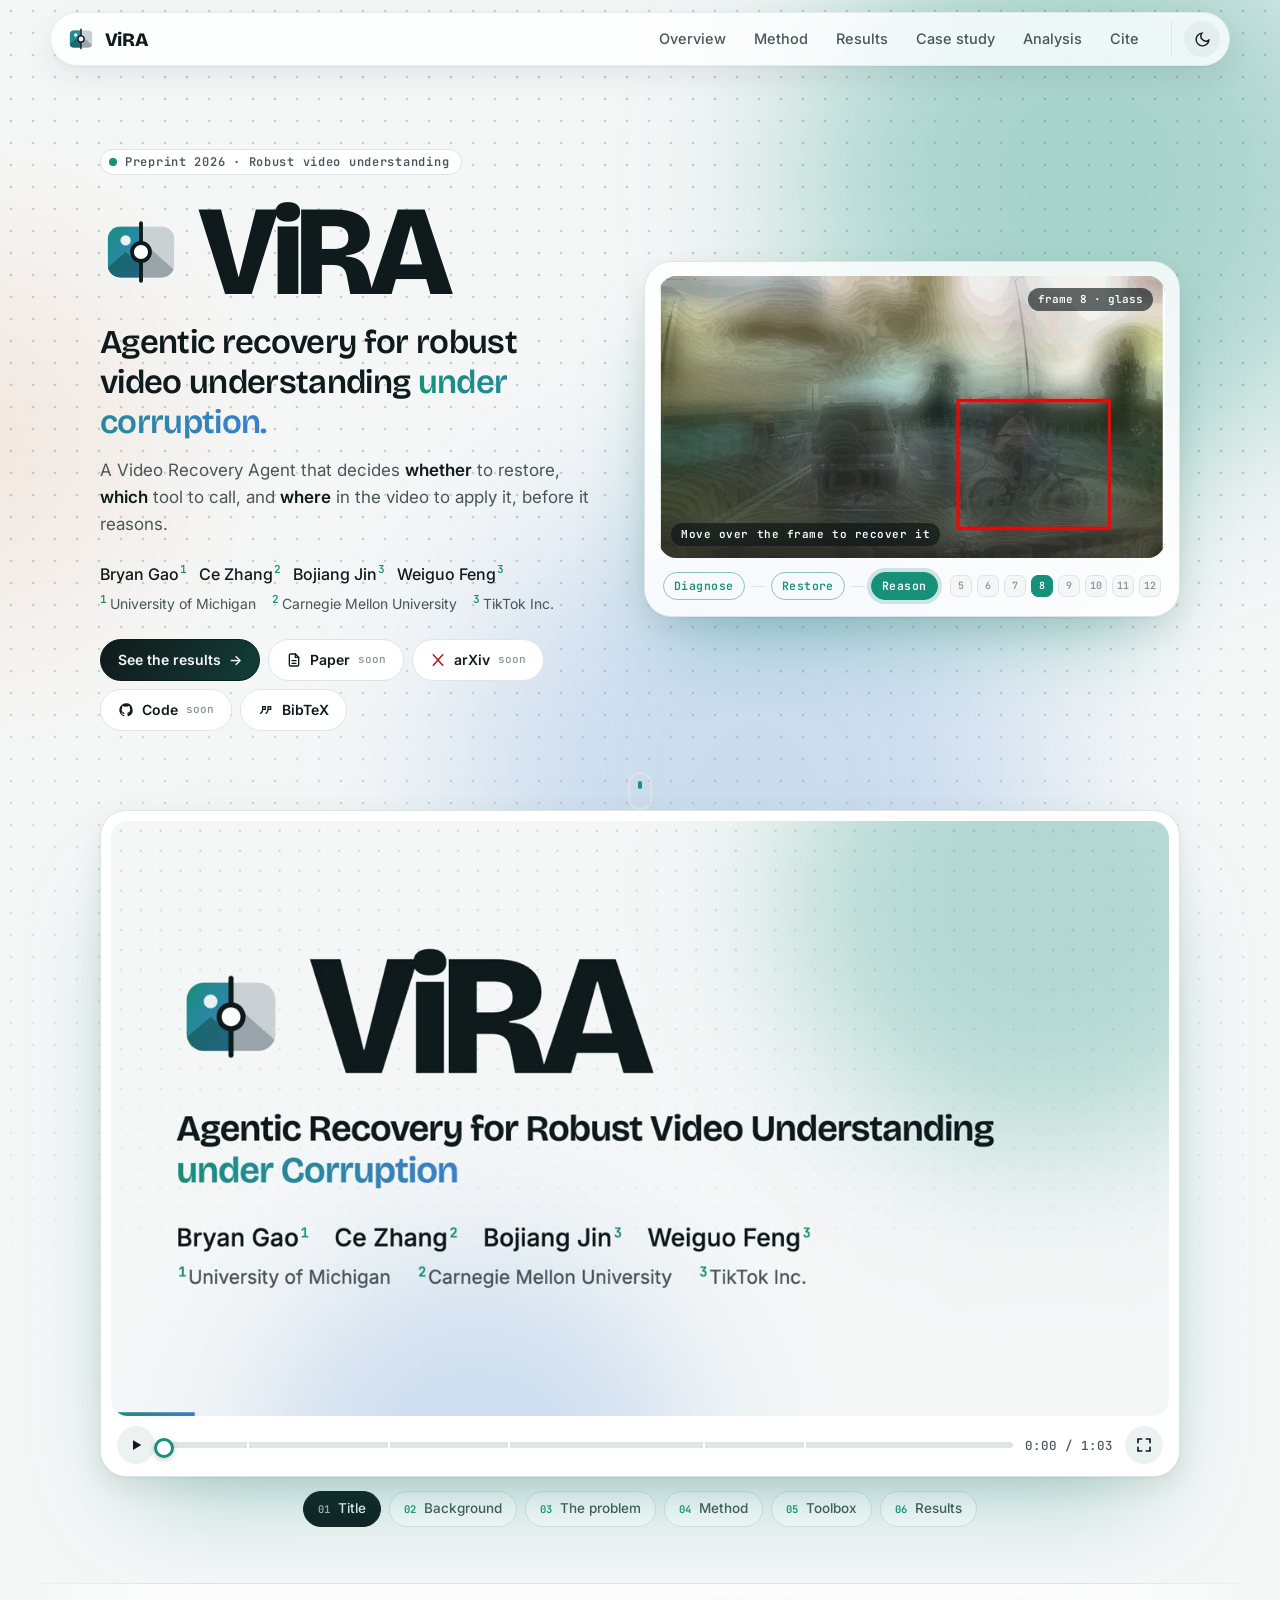
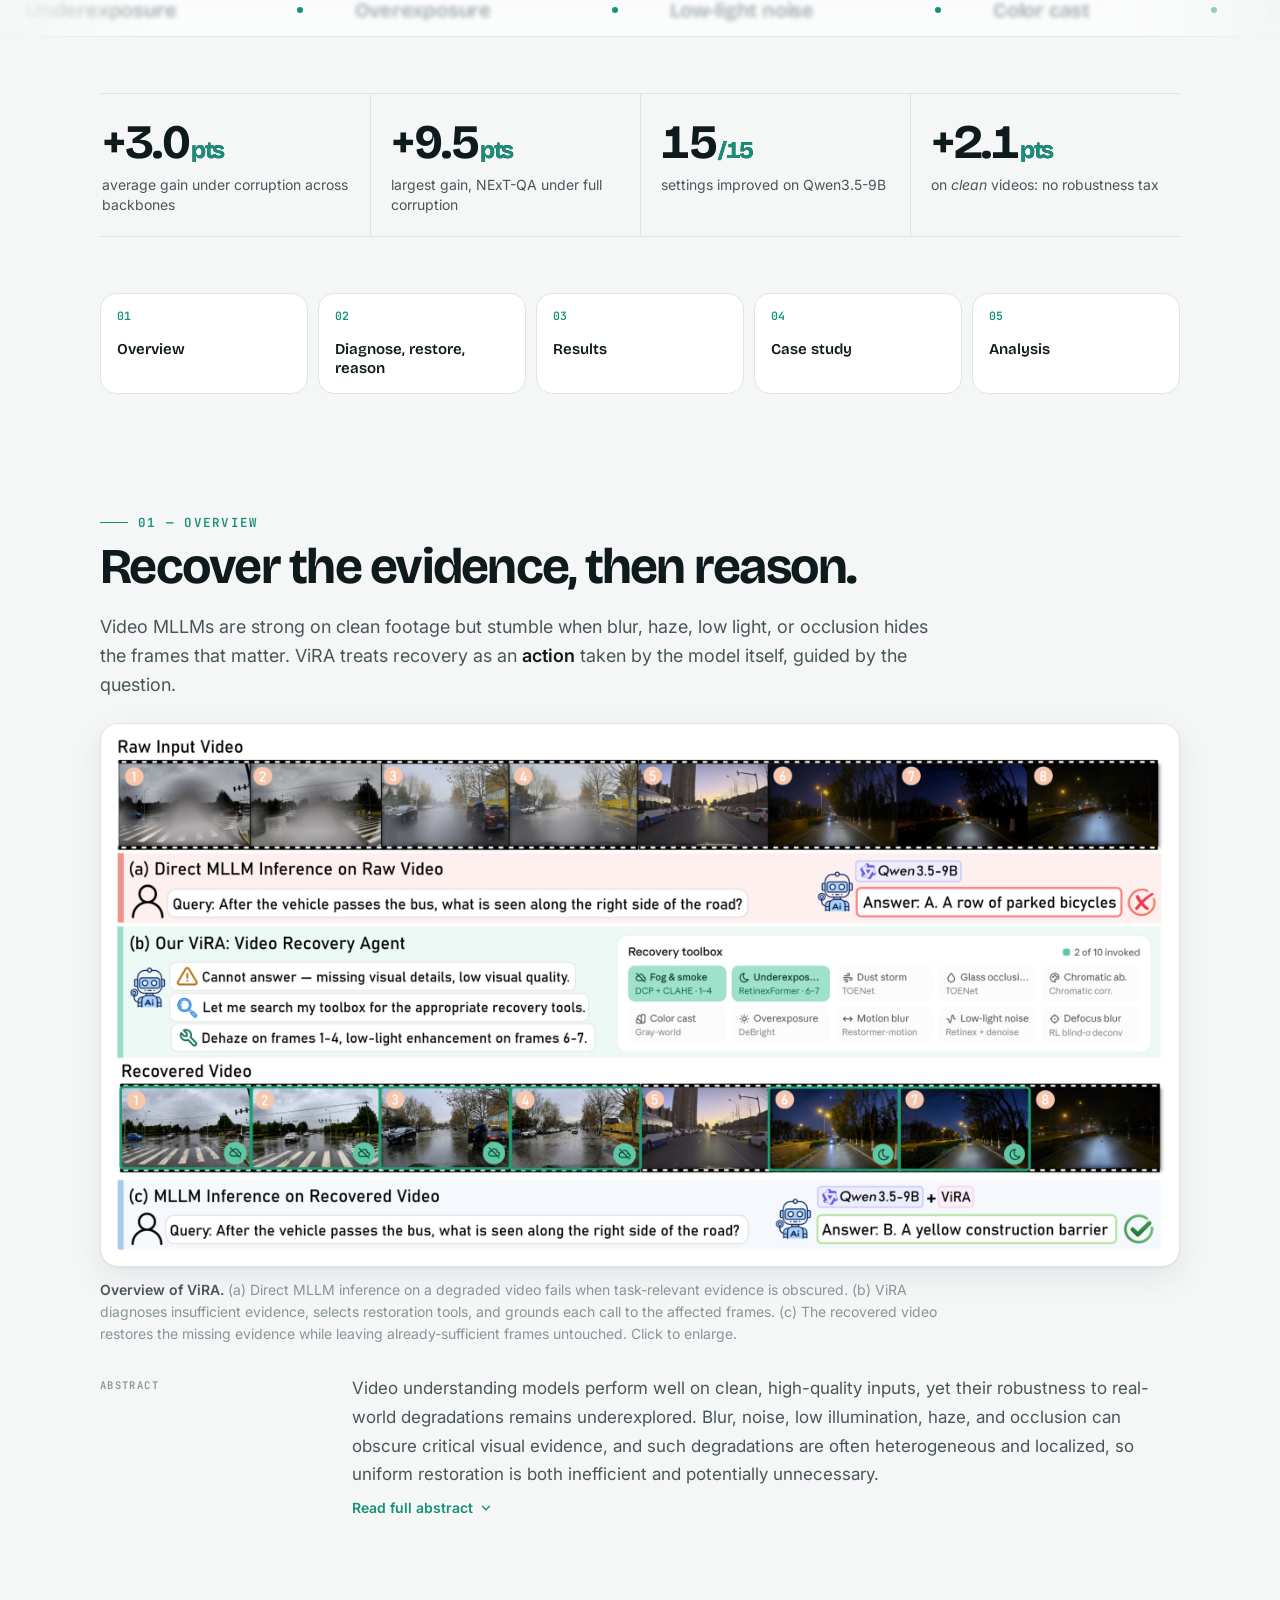
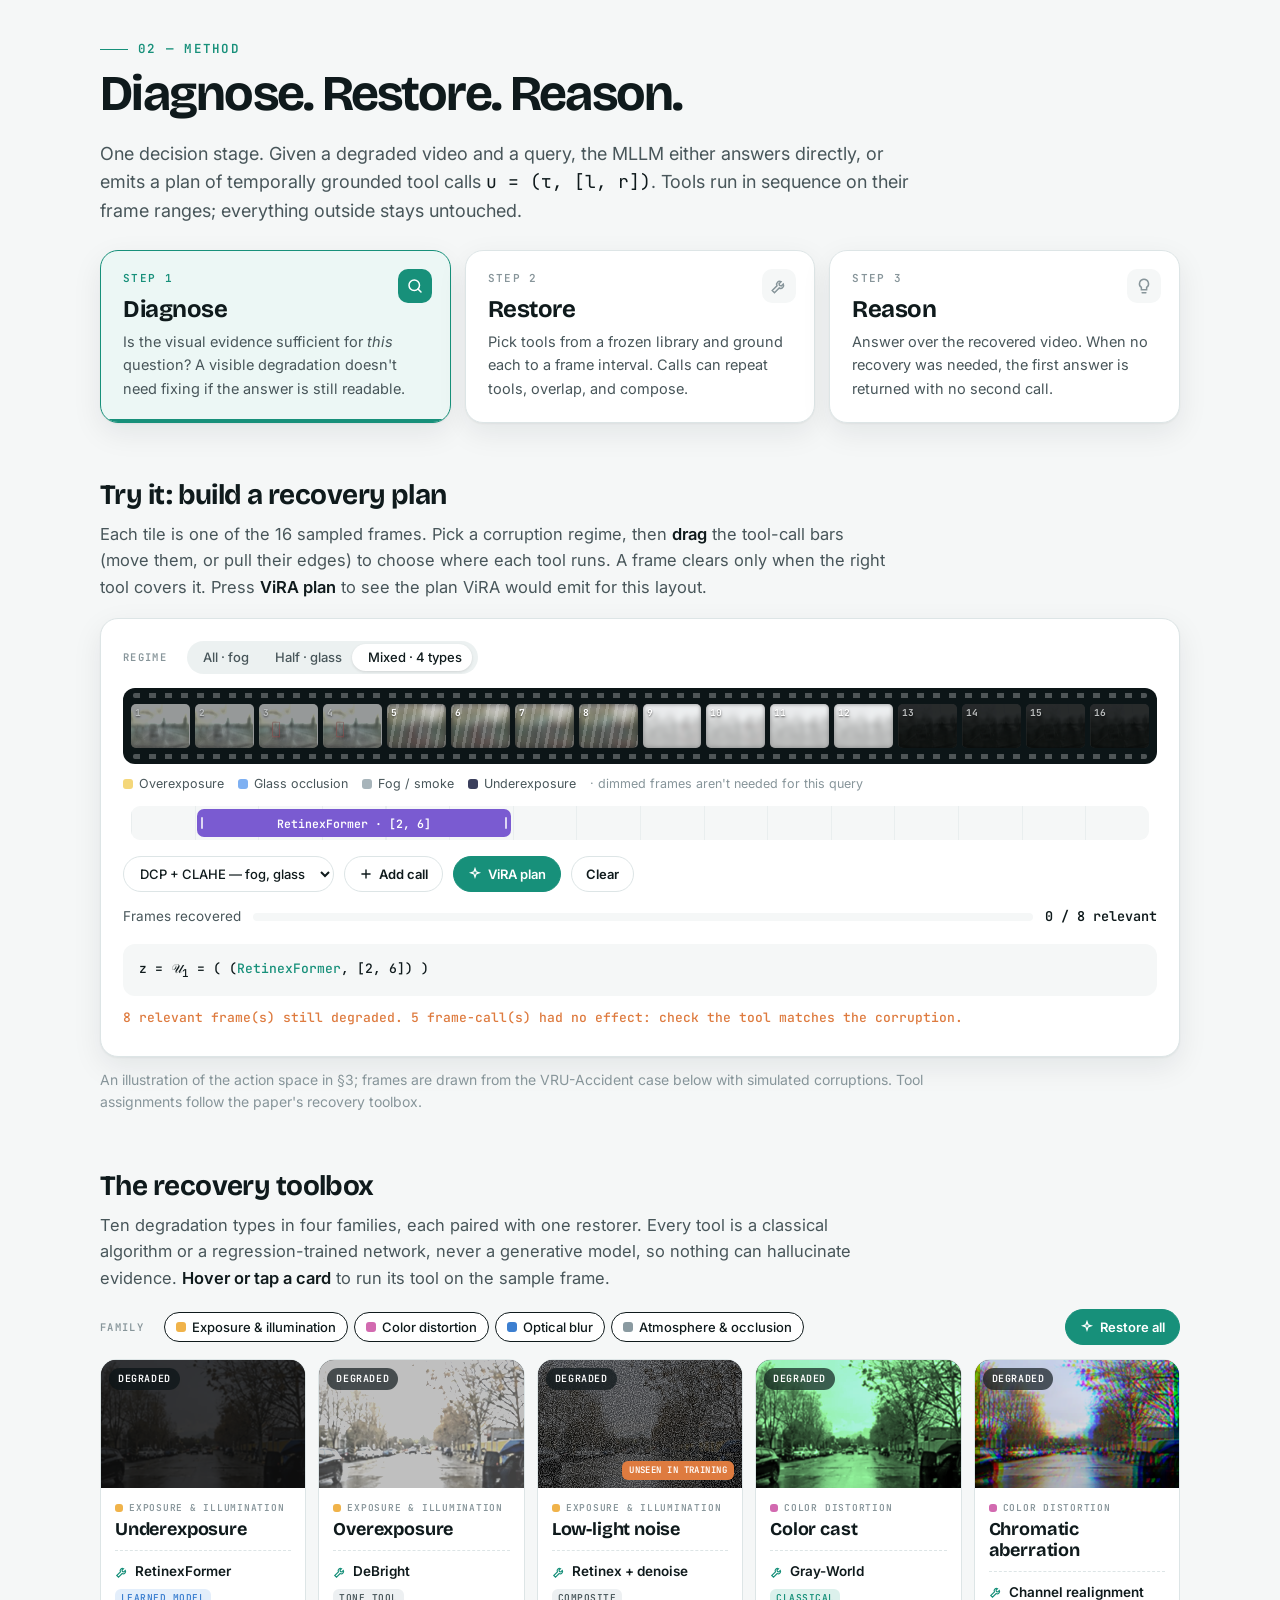
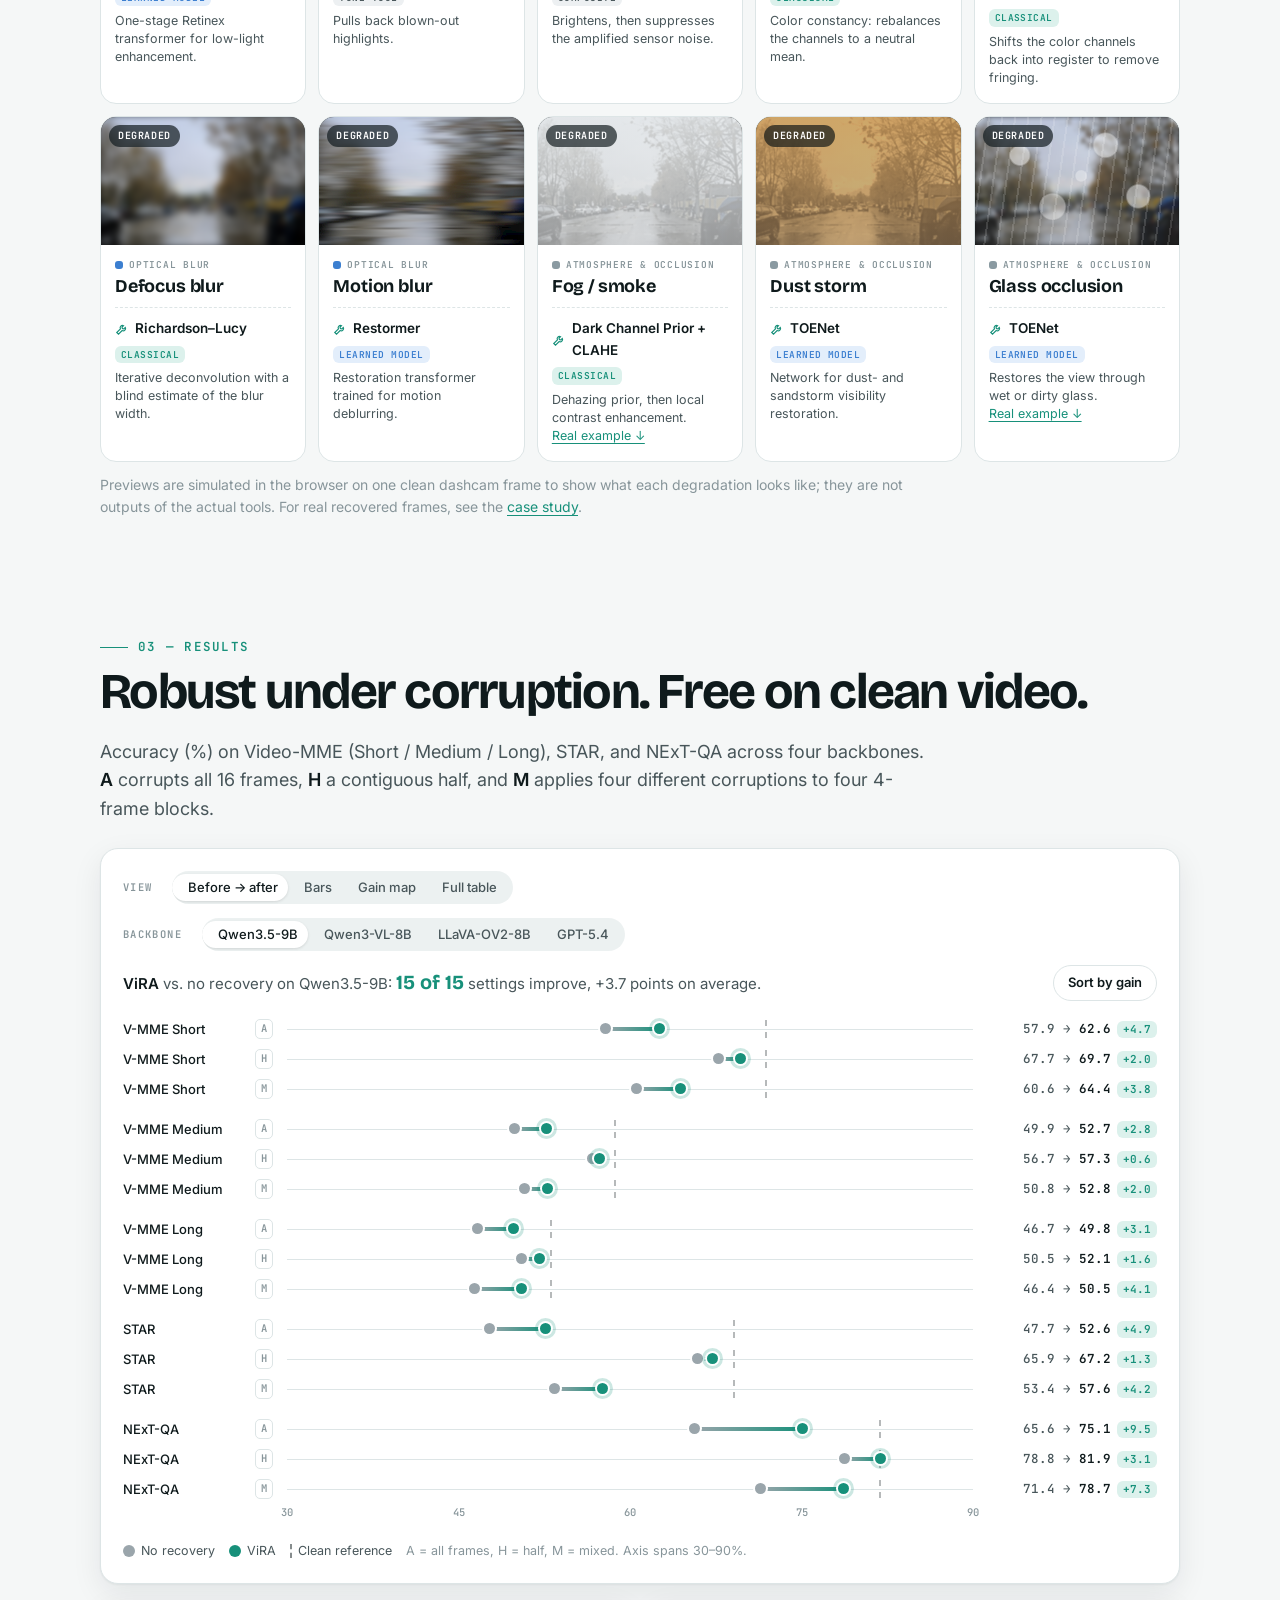
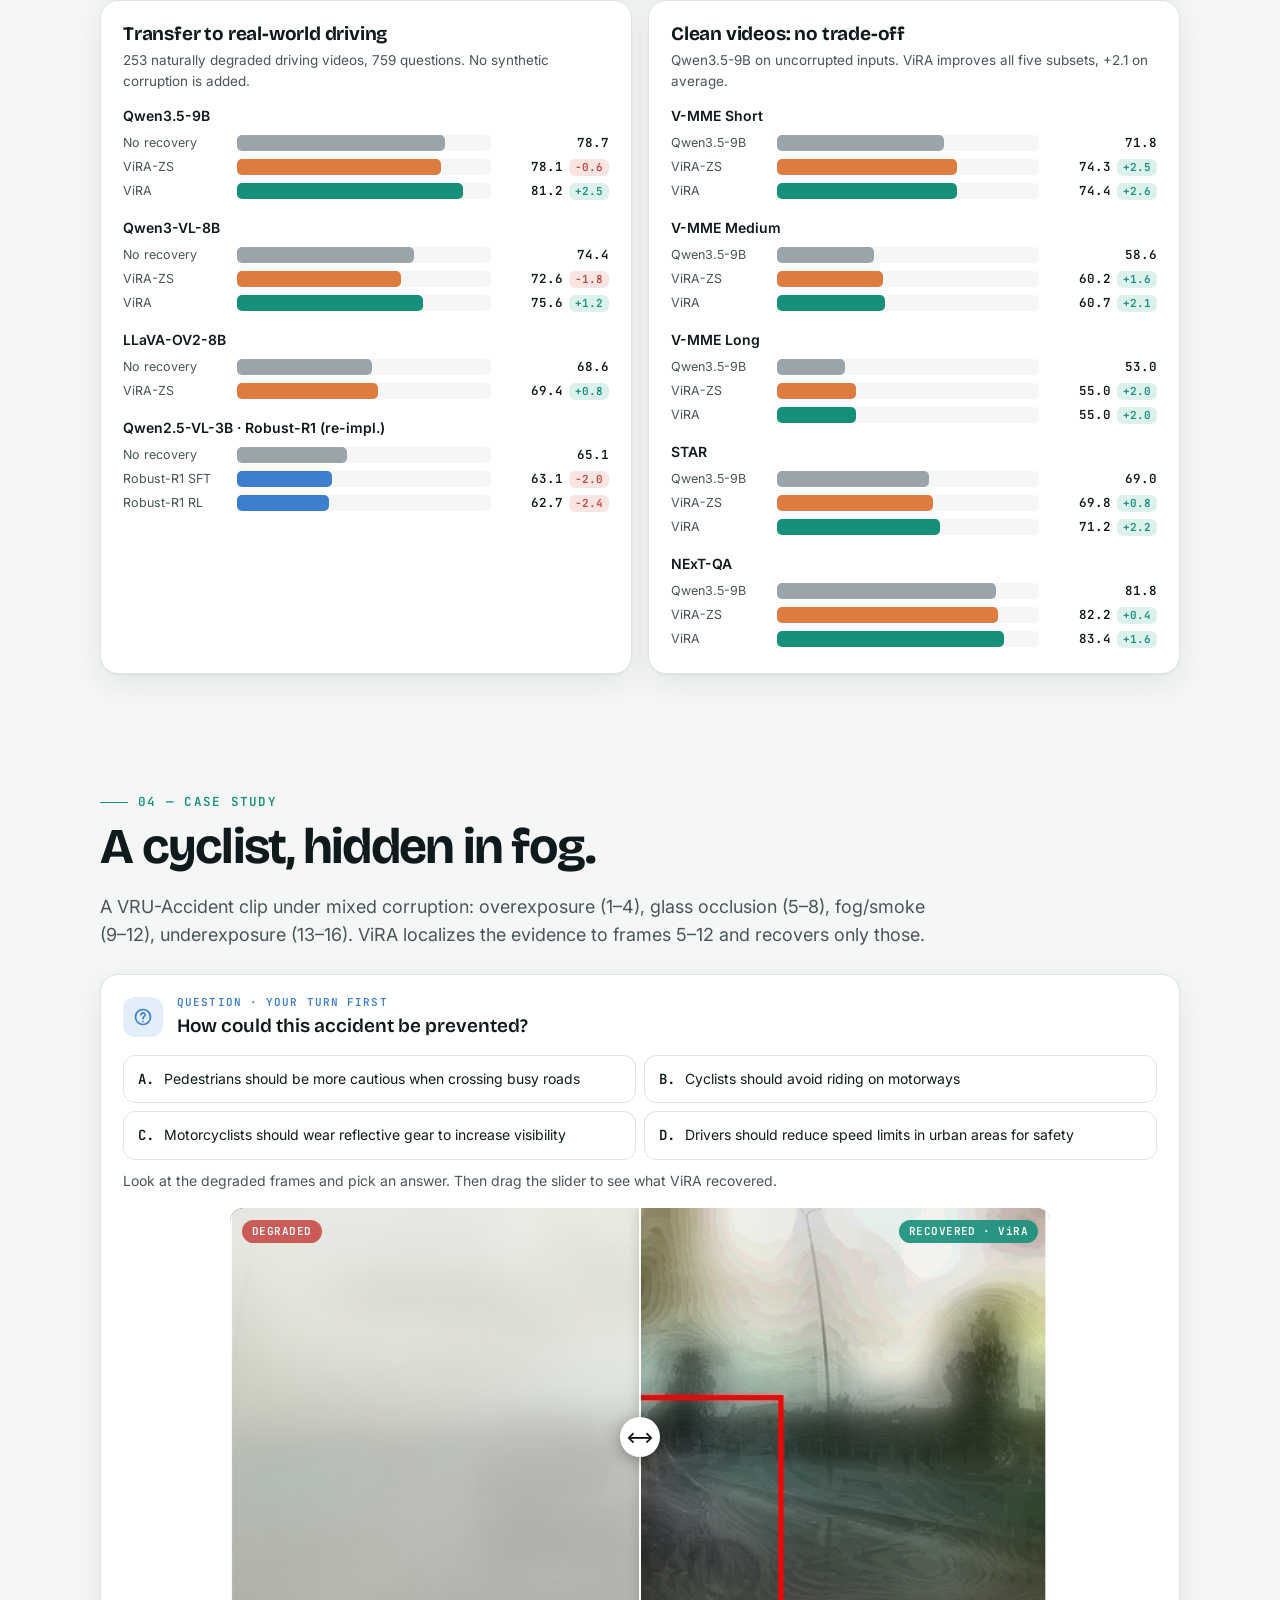
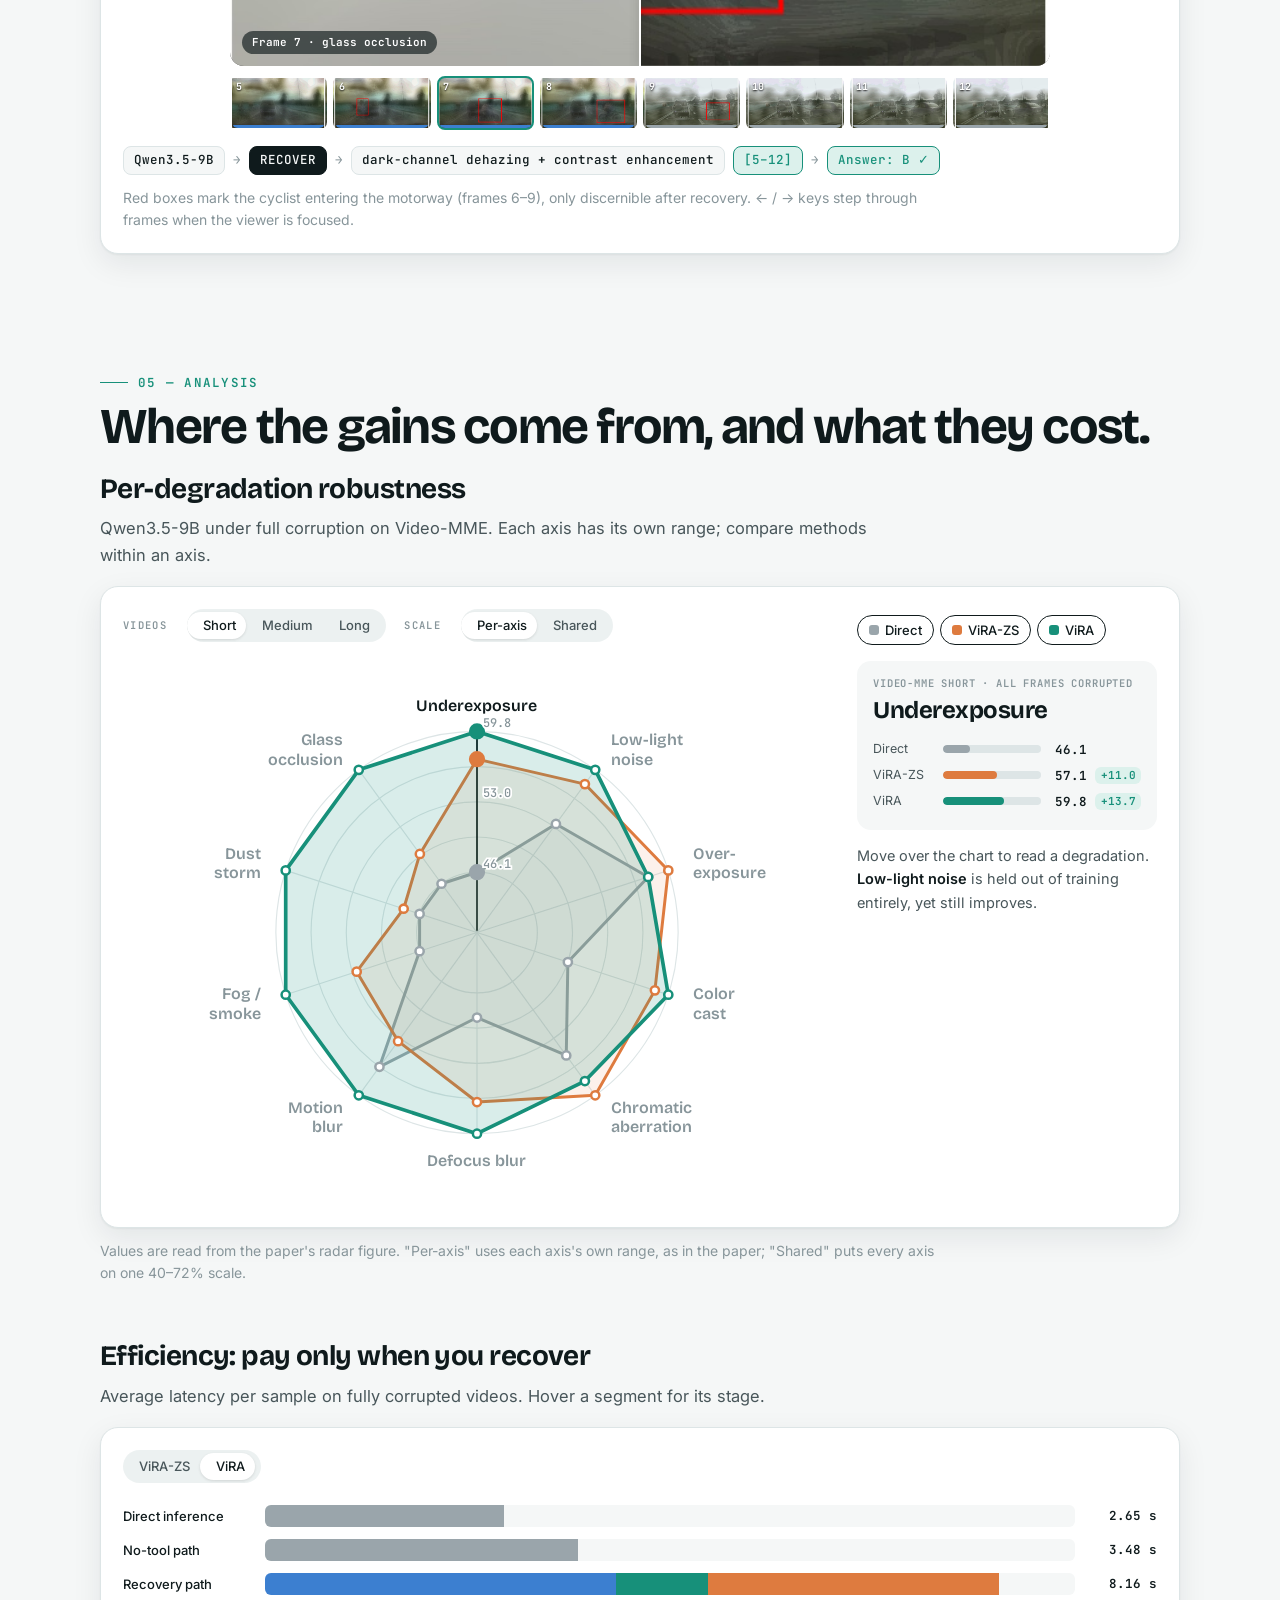
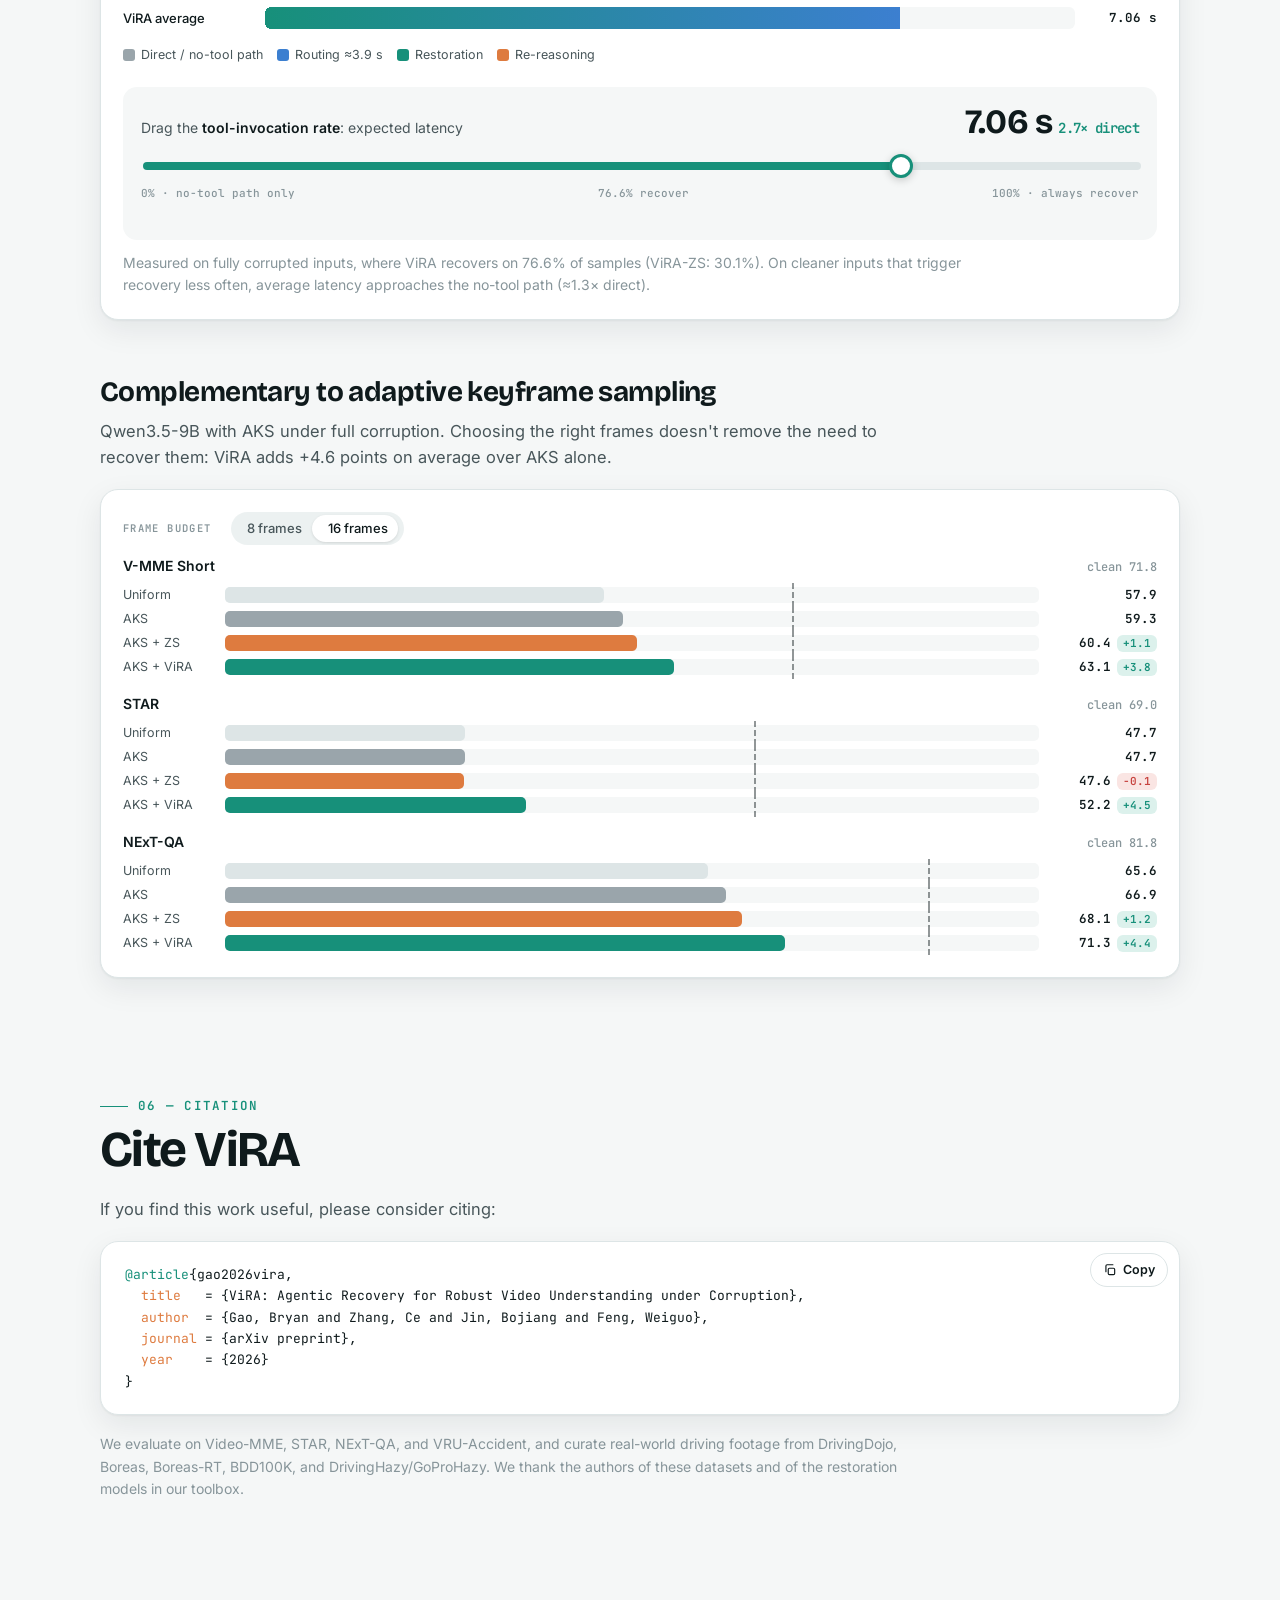
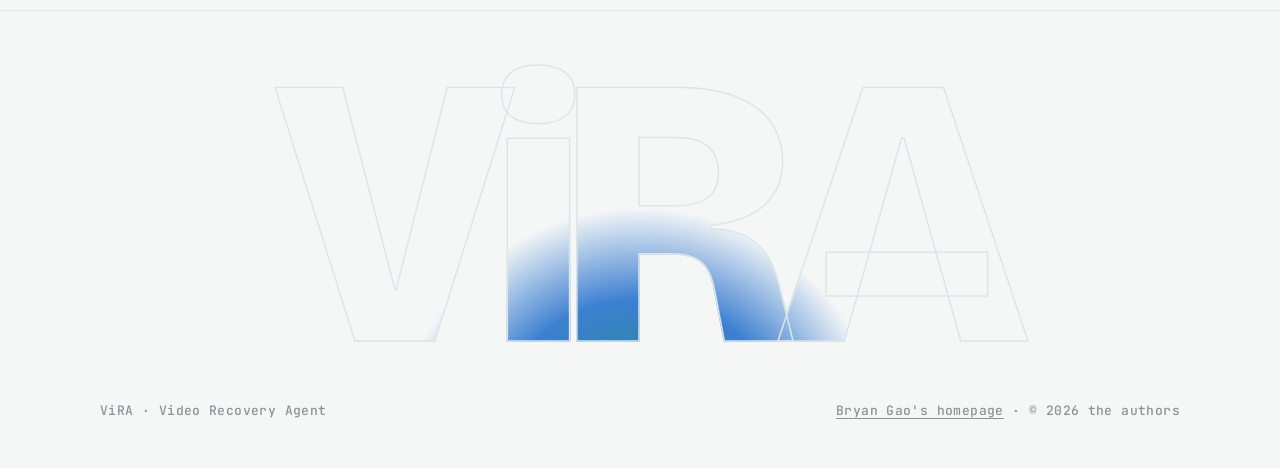
==== commit a44214e1: "Add overview video and toolbox previews to ViRA page" ====
--- a/vira/index.html
+++ b/vira/index.html
@@ -12,7 +12,7 @@
 <link rel="preconnect" href="https://fonts.googleapis.com">
 <link rel="preconnect" href="https://fonts.gstatic.com" crossorigin>
 <link href="https://fonts.googleapis.com/css2?family=Bricolage+Grotesque:opsz,wght@12..96,500..800&family=Inter:wght@400;500;600;700&family=JetBrains+Mono:wght@400;500;600&display=swap" rel="stylesheet">
-<link rel="stylesheet" href="assets/style.css?v=6">
+<link rel="stylesheet" href="assets/style.css?v=8">
 <script>document.documentElement.classList.add('js');try{var t=localStorage.getItem('vira-theme');if(t)document.documentElement.dataset.theme=t;}catch(e){}</script>
 </head>
 <body id="top">
@@ -108,6 +108,19 @@
 </header>
 
 <main id="after">
+  <section class="w film-sec" id="film" aria-label="Overview video">
+    <div class="film card" id="filmBox" data-r>
+      <video id="filmV" muted loop playsinline preload="none" poster="assets/video/overview.jpg?v=1" data-src="assets/video/overview.mp4?v=1" aria-label="ViRA overview video: the title and authors, the background on degraded video, why restoring every frame is not the answer, the diagnose, restore, reason method, the toolbox and training, and the results."></video>
+      <button class="film-big" id="filmBig" aria-label="Play overview video"><svg viewBox="0 0 24 24" fill="currentColor"><path d="M8 5.5v13l11-6.5z"/></svg><span>Watch the 1-minute overview</span></button>
+      <div class="film-ui">
+        <button class="fbtn" id="filmPlay" aria-label="Play or pause"><svg class="ip" viewBox="0 0 24 24" fill="currentColor"><path d="M8 5.5v13l11-6.5z"/></svg><svg class="ipa" viewBox="0 0 24 24" fill="currentColor"><path d="M7 5h4v14H7zM13 5h4v14h-4z"/></svg></button>
+        <div class="fbar" id="filmBar" role="slider" tabindex="0" aria-label="Seek" aria-valuemin="0" aria-valuemax="63" aria-valuenow="0"><i id="filmFill"></i><span id="filmMarks"></span></div>
+        <span class="ftime" id="filmTime">0:00 / 1:03</span>
+        <button class="fbtn" id="filmFs" aria-label="Full screen"><svg viewBox="0 0 24 24" fill="none" stroke="currentColor" stroke-width="2.2" stroke-linecap="round"><path d="M4 9V4h5M20 9V4h-5M4 15v5h5M20 15v5h-5"/></svg></button>
+      </div>
+    </div>
+    <div class="film-ch" id="filmCh" data-r></div>
+  </section>
   <div class="marquee" aria-hidden="true"><div class="mq" id="mq"></div></div>
   <div class="w">
     <div class="stats" data-r>
@@ -194,12 +207,19 @@
       <p class="cap" data-r>An illustration of the action space in §3; frames are drawn from the VRU-Accident case below with simulated corruptions. Tool assignments follow the paper's recovery toolbox.</p>
 
       <h3 data-r>The recovery toolbox</h3>
-      <p class="sub" data-r>Ten degradation types in four families, each mapped to a classical or regression-based restorer, so no generative model can hallucinate evidence. Hover or tap a card to flip it.</p>
+      <p class="sub" data-r>Ten degradation types in four families, each paired with one restorer. Every tool is a classical algorithm or a regression-trained network, never a generative model, so nothing can hallucinate evidence. <b>Hover or tap a card</b> to run its tool on the sample frame.</p>
       <div class="ctl" data-r>
         <span class="lab">Family</span>
         <div class="chips" id="famChips"></div>
+        <button class="sbtn pri" id="tbAll" style="margin-left:auto"><svg viewBox="0 0 24 24" fill="none" stroke="currentColor" stroke-width="2.2" stroke-linecap="round"><path d="M12 3l1.8 5.2L19 10l-5.2 1.8L12 17l-1.8-5.2L5 10l5.2-1.8z"/></svg><span>Restore all</span></button>
       </div>
       <div class="tools-grid" id="toolsGrid" data-r></div>
+      <p class="cap" data-r>Previews are simulated in the browser on one clean dashcam frame to show what each degradation looks like; they are not outputs of the actual tools. For real recovered frames, see the <a href="#case">case study</a>.</p>
+      <svg width="0" height="0" style="position:absolute" aria-hidden="true"><defs>
+        <filter id="f-ca" color-interpolation-filters="sRGB" x="-5%" width="110%"><feColorMatrix in="SourceGraphic" values="1 0 0 0 0  0 0 0 0 0  0 0 0 0 0  0 0 0 1 0" result="r"/><feOffset in="r" dx="-5" result="ro"/><feColorMatrix in="SourceGraphic" values="0 0 0 0 0  0 1 0 0 0  0 0 0 0 0  0 0 0 1 0" result="g"/><feColorMatrix in="SourceGraphic" values="0 0 0 0 0  0 0 0 0 0  0 0 1 0 0  0 0 0 1 0" result="b"/><feOffset in="b" dx="5" result="bo"/><feBlend in="ro" in2="g" mode="screen" result="rg"/><feBlend in="rg" in2="bo" mode="screen"/></filter>
+        <filter id="f-mb" x="-10%" width="120%"><feGaussianBlur stdDeviation="7 0"/></filter>
+        <filter id="f-noise"><feTurbulence type="fractalNoise" baseFrequency="0.9" numOctaves="2" seed="4"/><feColorMatrix values="0 0 0 0 1  0 0 0 0 1  0 0 0 0 1  1.6 0 0 0 -0.55"/></filter>
+      </defs></svg>
     </section>
 
     <!-- 03 -->
@@ -367,6 +387,6 @@
 <div class="lb-ov" id="lbox" role="dialog" aria-modal="true" aria-label="Enlarged figure"><button class="cl" aria-label="Close">✕</button><img alt=""></div>
 <div class="toast" id="toast"></div>
 <div class="tip" id="tip"></div>
-<script src="assets/main.js?v=6"></script>
+<script src="assets/main.js?v=8"></script>
 </body>
 </html>
--- a/vira/assets/style.css
+++ b/vira/assets/style.css
@@ -528,3 +528,76 @@
 html.js .sec-head.in h2 .wd { animation: wordin .85s cubic-bezier(.2,.7,.2,1) both; animation-delay: calc(var(--i) * 70ms + 80ms); }
 @keyframes wordin { from { opacity: 0; filter: blur(10px); transform: translateY(.35em); } to { opacity: 1; filter: blur(0); transform: none; } }
 .affils { margin-bottom: 24px; }
+
+/* ================= toolbox v2: previews + tool info ================= */
+.tools-grid { grid-template-columns: repeat(5, minmax(0, 1fr)); gap: 12px; align-items: stretch; }
+.tcard { display: flex; flex-direction: column; border-radius: 16px; border: 1px solid var(--line); background: var(--surface); overflow: hidden; cursor: pointer; transition: transform .35s cubic-bezier(.2,.7,.2,1), border-color .3s, box-shadow .3s, opacity .35s; }
+.tcard:hover { transform: translateY(-4px); border-color: color-mix(in srgb, var(--acc) 45%, var(--line)); box-shadow: var(--shadow); }
+.tcard.dim { opacity: .22; transform: scale(.97); pointer-events: none; }
+.pv { position: relative; aspect-ratio: 16 / 10; overflow: hidden; background: #111; --w: 0%; }
+.pv .lay { position: absolute; inset: 0; } .pv .lay img { width: 100%; height: 100%; object-fit: cover; display: block; }
+.pv .cln { clip-path: inset(0 100% 0 0); transition: clip-path .9s cubic-bezier(.5,0,.2,1); }
+.pv .fx { position: absolute; inset: 0; pointer-events: none; }
+.pv .scanl { position: absolute; top: 0; bottom: 0; left: 0; width: 2px; margin-left: -1px; background: #fff; box-shadow: 0 0 18px 5px rgba(79, 209, 180, .8); opacity: 0; transition: left .9s cubic-bezier(.5,0,.2,1), opacity .2s; }
+.tcard:hover .cln, .tcard.on .cln, .tcard:focus-visible .cln { clip-path: inset(0 0 0 0); }
+.tcard:hover .scanl, .tcard.on .scanl, .tcard:focus-visible .scanl { left: 100%; animation: scanfade .9s linear; }
+@keyframes scanfade { 0%, 85% { opacity: 1; } 100% { opacity: 0; } }
+.pv .state { position: absolute; left: 8px; top: 8px; height: 22px; overflow: hidden; border-radius: 999px; background: rgba(8, 18, 20, .66); -webkit-backdrop-filter: blur(6px); backdrop-filter: blur(6px); font: 600 10px/22px var(--mono); letter-spacing: .06em; text-transform: uppercase; color: #fff; }
+.pv .state b { display: block; padding: 0 9px; color: #fff; font-weight: 600; transition: transform .45s cubic-bezier(.3,.8,.2,1); }
+.pv .state .s1 { color: #6fe3c8; }
+.tcard:hover .state b, .tcard.on .state b, .tcard:focus-visible .state b { transform: translateY(-22px); }
+.pv .badge { position: absolute; right: 8px; bottom: 8px; top: auto; font: 600 9px/1 var(--mono); padding: 5px 7px; border-radius: 6px; background: var(--zs); color: #fff; letter-spacing: .05em; }
+.tb { padding: 14px 14px 16px; display: flex; flex-direction: column; gap: 6px; flex: 1; }
+.tb .cat { display: flex; align-items: center; gap: 6px; font: 600 9.5px/1.2 var(--mono); letter-spacing: .08em; text-transform: uppercase; color: var(--faint); }
+.tb .cat i { width: 8px; height: 8px; border-radius: 3px; flex: none; }
+.tb h4 { margin: 0; font: 700 18px/1.15 var(--head); color: var(--ink); letter-spacing: -0.01em; }
+.tool-row { display: flex; flex-wrap: wrap; align-items: center; gap: 6px; margin-top: 4px; padding-top: 10px; border-top: 1px dashed var(--line); font-size: 13.5px; }
+.tool-row svg { width: 14px; height: 14px; color: var(--acc); flex: none; }
+.tool-row b { color: var(--ink); }
+.ty { font: 600 9.5px/1 var(--mono); letter-spacing: .05em; text-transform: uppercase; padding: 4px 6px; border-radius: 6px; white-space: nowrap; }
+.ty-model { background: var(--sky-soft); color: var(--sky); } .ty-classical { background: var(--acc-soft); color: var(--acc); } .ty-tone, .ty-combo { background: var(--direct-soft); color: var(--text); }
+.tb p { font-size: 12.5px; line-height: 1.45; } .tb p a { white-space: nowrap; }
+/* simulated degradations */
+.d-under .deg img { filter: brightness(.2) contrast(.9) saturate(.7); }
+.d-over .deg img { filter: brightness(2.4) contrast(.5) saturate(.55); }
+.d-lln .deg img { filter: brightness(.3) saturate(.6); } .d-lln .fx { filter: url(#f-noise); background: #fff; opacity: .5; mix-blend-mode: screen; }
+.d-cast .deg img { filter: sepia(1) hue-rotate(75deg) saturate(1.7) brightness(.95); }
+.d-chroma .deg img { filter: url(#f-ca); }
+.d-defocus .deg img { filter: blur(3.4px); transform: scale(1.04); }
+.d-motion .deg img { filter: url(#f-mb); transform: scale(1.08); }
+.d-fog .deg img { filter: contrast(.38) brightness(1.32) saturate(.4) blur(.7px); } .d-fog .fx { background: linear-gradient(180deg, rgba(236,240,242,.72), rgba(236,240,242,.35)); }
+.d-dust .deg img { filter: sepia(.9) saturate(1.5) contrast(.5) brightness(1.02) blur(.6px); } .d-dust .fx { background: linear-gradient(180deg, rgba(214,150,70,.6), rgba(190,130,60,.35)); }
+.d-glass .deg img { filter: blur(1.8px) contrast(.78) brightness(1.05); }
+.d-glass .fx { background: radial-gradient(circle at 22% 30%, rgba(255,255,255,.5) 0 5%, transparent 6%), radial-gradient(circle at 64% 22%, rgba(255,255,255,.42) 0 7%, transparent 8%), radial-gradient(circle at 80% 62%, rgba(255,255,255,.46) 0 6%, transparent 7%), radial-gradient(circle at 38% 70%, rgba(255,255,255,.4) 0 8%, transparent 9%), radial-gradient(circle at 52% 46%, rgba(255,255,255,.35) 0 4%, transparent 5%), repeating-linear-gradient(98deg, rgba(255,255,255,.14) 0 2px, transparent 2px 13px); -webkit-backdrop-filter: blur(1.5px); backdrop-filter: blur(1.5px); }
+@media (max-width: 1100px) { .tools-grid { grid-template-columns: repeat(3, minmax(0, 1fr)); } }
+@media (max-width: 640px) { .tools-grid { grid-template-columns: repeat(2, minmax(0, 1fr)); gap: 8px; } .tb { padding: 10px 10px 12px; } .tb h4 { font-size: 15.5px; } }
+@media (prefers-reduced-motion: reduce) { .pv .cln, .pv .scanl, .pv .state b { transition: none; } .pv .scanl { animation: none !important; } }
+
+
+/* ================= overview film ================= */
+.hero { min-height: min(92svh, 980px); }
+.film-sec { margin-top: -18px; margin-bottom: 56px; }
+.film { position: relative; padding: 10px; border-radius: 26px; overflow: hidden; box-shadow: var(--shadow), 0 50px 100px -40px color-mix(in srgb, var(--acc) 40%, transparent); }
+.film video { display: block; width: 100%; aspect-ratio: 16 / 9; border-radius: 17px; background: #eef2f2; cursor: pointer; object-fit: cover; }
+.film:fullscreen { padding: 0; border-radius: 0; background: #000; display: flex; flex-direction: column; justify-content: center; }
+.film:fullscreen video { border-radius: 0; max-height: calc(100vh - 60px); object-fit: contain; background: #000; }
+.film-big { position: absolute; left: 50%; top: calc(50% - 26px); transform: translate(-50%, -50%); display: inline-flex; align-items: center; gap: 12px; height: 64px; padding: 0 26px 0 20px; border-radius: 999px; border: 0; background: var(--ink); color: var(--bg); font: 600 16px/1 var(--display); box-shadow: 0 20px 50px rgba(0,0,0,.3); transition: transform .3s cubic-bezier(.3,1.5,.5,1), opacity .3s; white-space: nowrap; }
+.film-big svg { width: 26px; height: 26px; } .film-big:hover { transform: translate(-50%, -50%) scale(1.06); }
+.film.started .film-big { opacity: 0; pointer-events: none; transform: translate(-50%, -50%) scale(.8); }
+.film-ui { display: flex; align-items: center; gap: 12px; padding: 10px 6px 2px; }
+.fbtn { width: 38px; height: 38px; flex: none; border-radius: 50%; border: 0; display: grid; place-items: center; background: color-mix(in srgb, var(--line) 55%, transparent); color: var(--ink); transition: background .2s, transform .2s; }
+.fbtn:hover { background: var(--line); } .fbtn:active { transform: scale(.92); } .fbtn svg { width: 18px; height: 18px; }
+.fbtn .ipa { display: none; } .film.playing .fbtn .ip { display: none; } .film.playing .fbtn .ipa { display: block; }
+.fbar { position: relative; flex: 1; height: 26px; cursor: pointer; touch-action: none; }
+.fbar::before { content: ""; position: absolute; left: 0; right: 0; top: 10px; height: 6px; border-radius: 3px; background: var(--line); }
+.fbar i { position: absolute; left: 0; top: 10px; height: 6px; border-radius: 3px; background: linear-gradient(90deg, var(--acc), var(--sky)); width: 0; }
+.fbar i::after { content: ""; position: absolute; right: -7px; top: -4px; width: 14px; height: 14px; border-radius: 50%; background: var(--surface); border: 3px solid var(--acc); box-shadow: 0 2px 6px rgba(0,0,0,.2); }
+.fbar span b { position: absolute; top: 8px; width: 2px; height: 10px; margin-left: -1px; background: var(--surface); border-radius: 1px; }
+.ftime { font: 500 12.5px var(--mono); color: var(--text); white-space: nowrap; font-variant-numeric: tabular-nums; }
+.film-ch { display: flex; flex-wrap: wrap; gap: 8px; margin-top: 14px; justify-content: center; }
+.film-ch button { display: inline-flex; align-items: center; gap: 8px; height: 36px; padding: 0 14px; border-radius: 999px; border: 1px solid var(--line); background: var(--surface); font: 500 13.5px/1 var(--display); color: var(--text); transition: .25s; }
+.film-ch button i { font: 600 10.5px var(--mono); font-style: normal; color: var(--acc); }
+.film-ch button:hover { border-color: var(--acc); color: var(--ink); transform: translateY(-2px); }
+.film-ch button.on { background: var(--ink); border-color: var(--ink); color: var(--bg); } .film-ch button.on i { color: color-mix(in srgb, var(--bg) 70%, transparent); }
+@media (max-width: 640px) { .film { padding: 6px; border-radius: 18px; } .film video { border-radius: 12px; } .film-big { height: 52px; font-size: 14px; padding: 0 18px 0 14px; } .ftime { display: none; } }
+.tool-row b { flex: 1 1 0; min-width: 60%; }
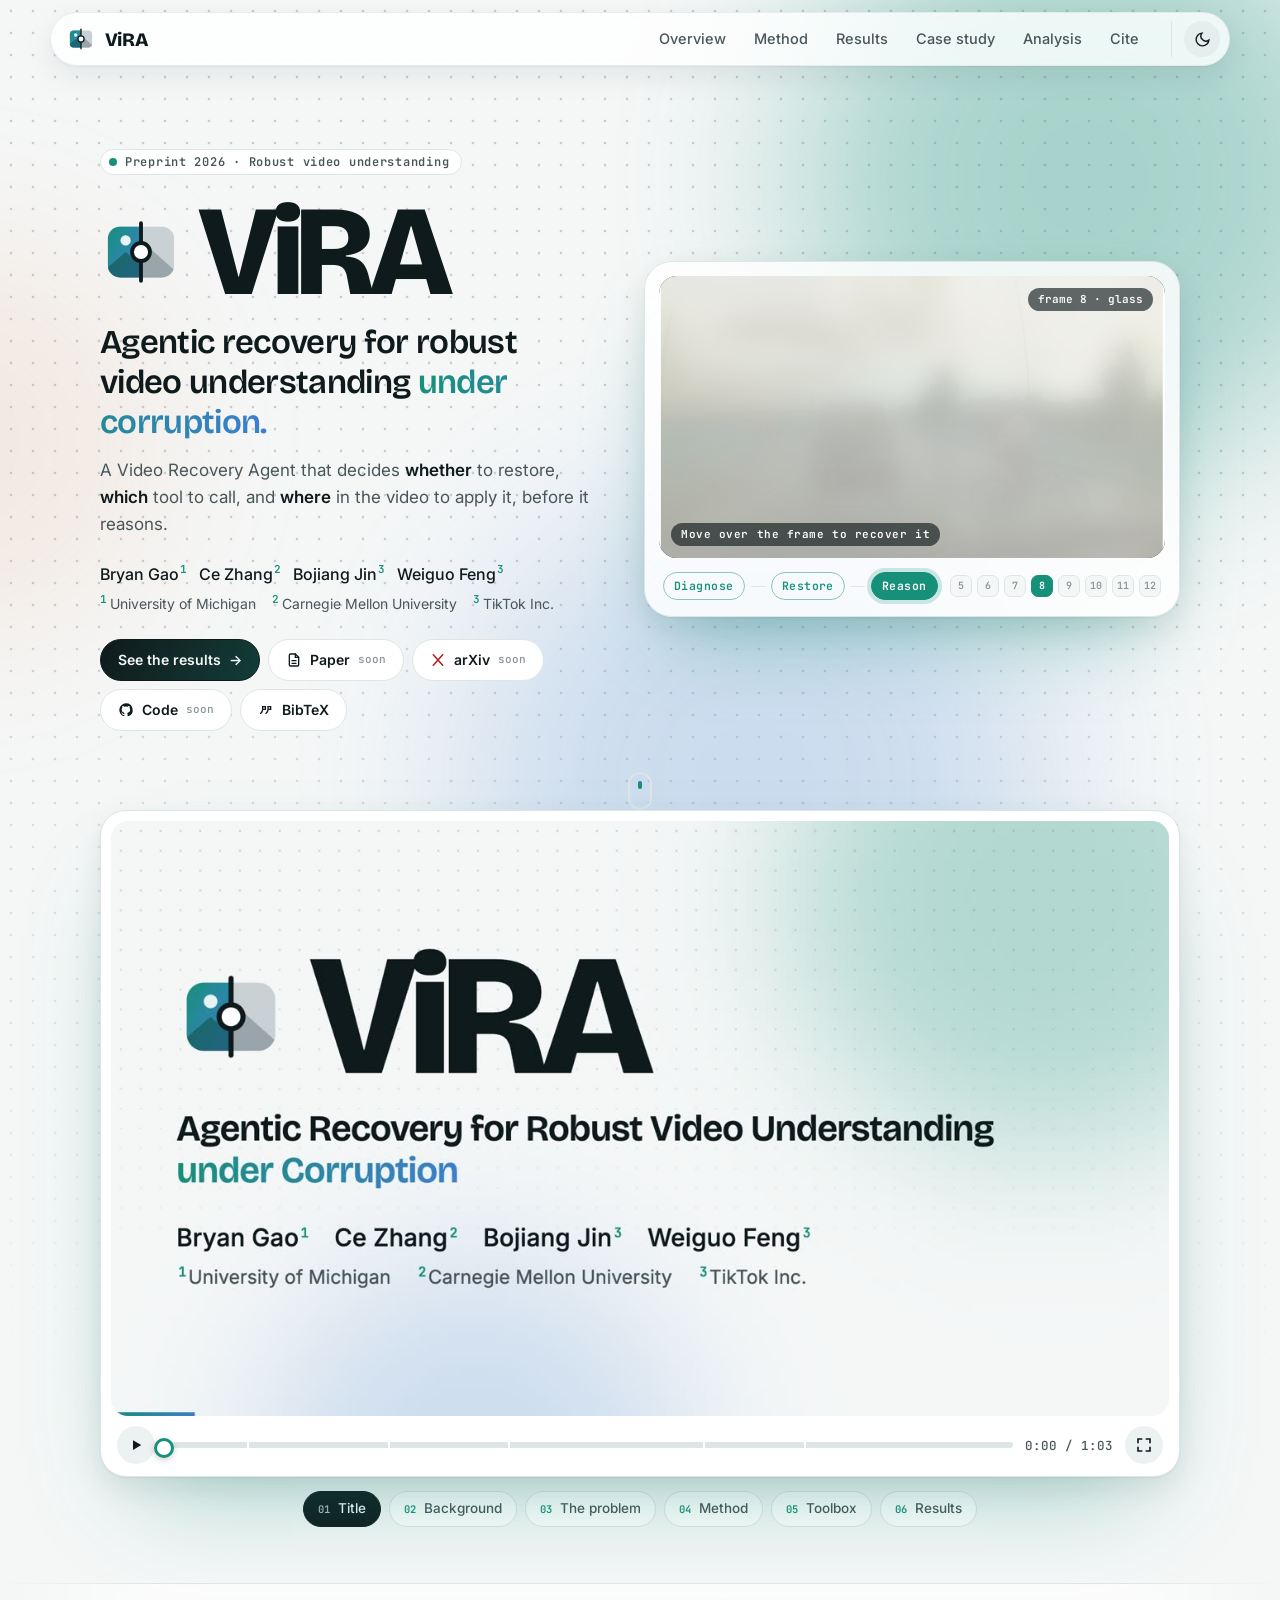
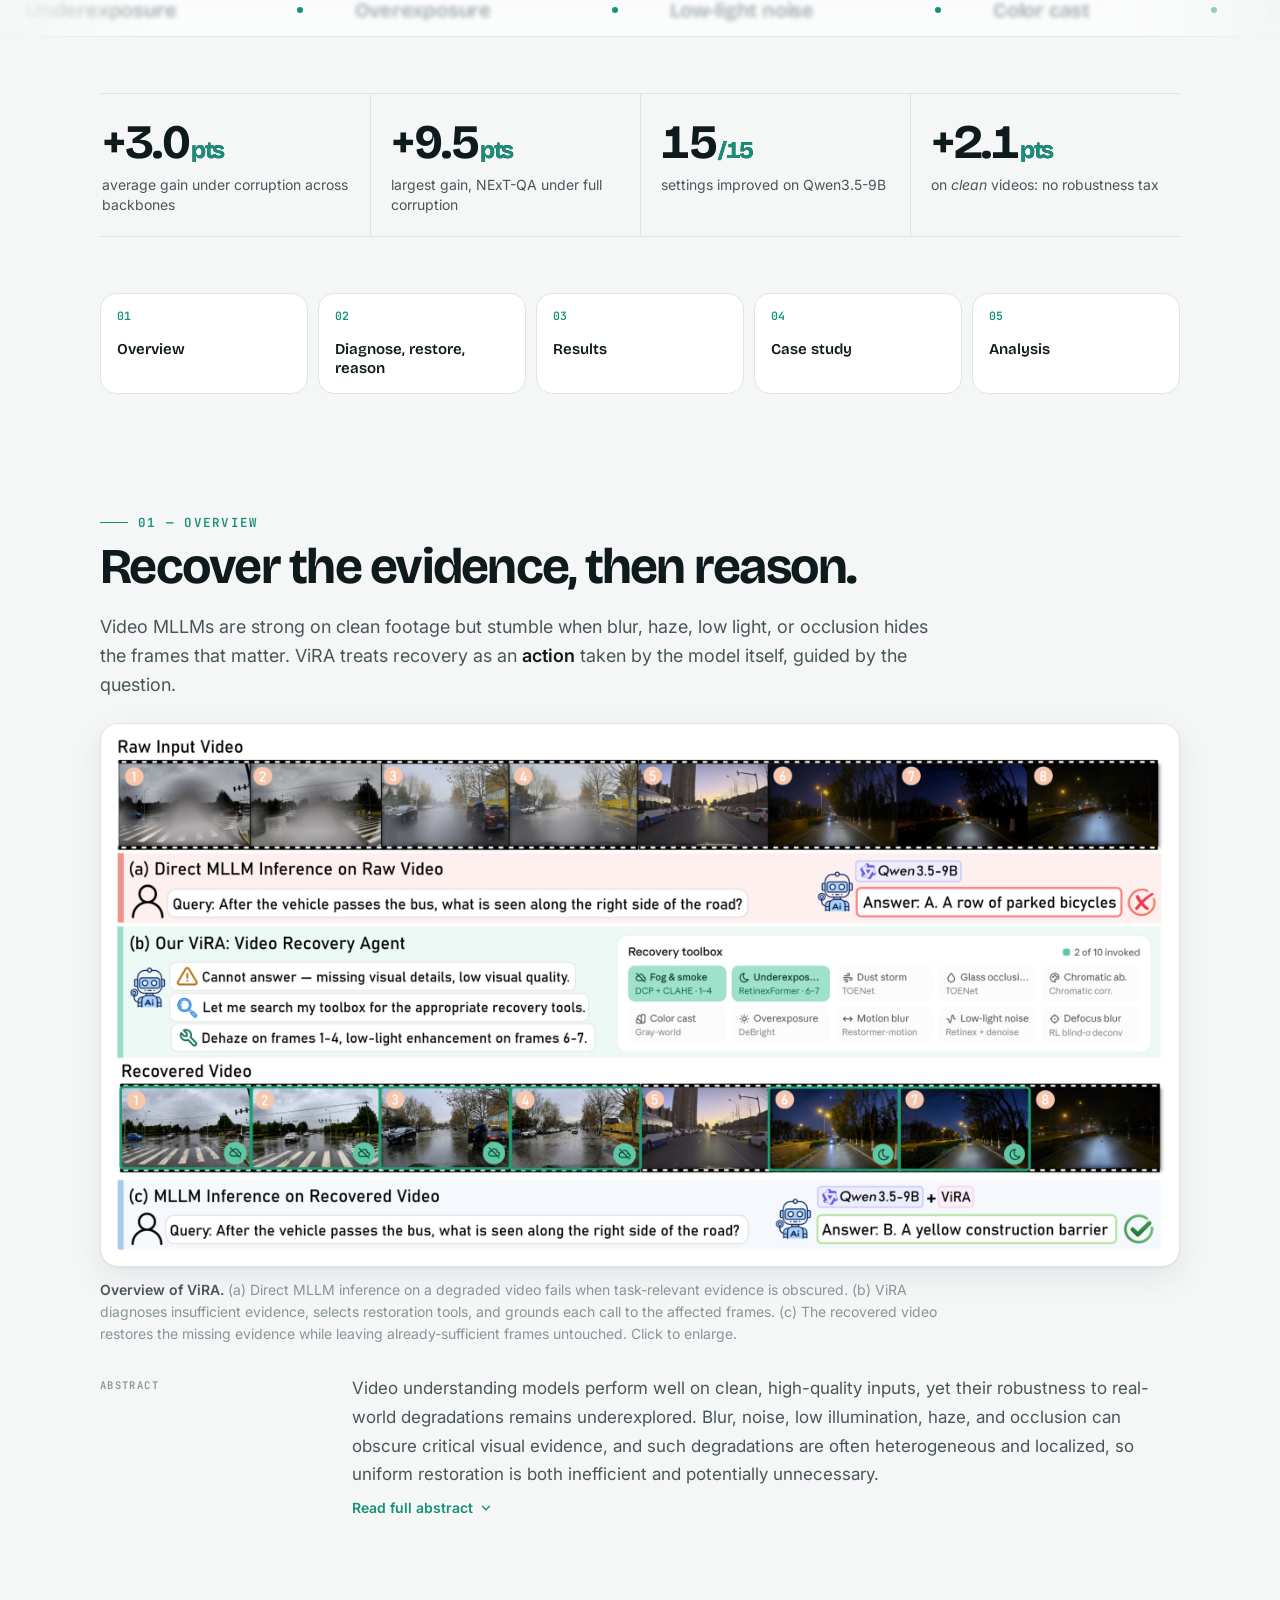
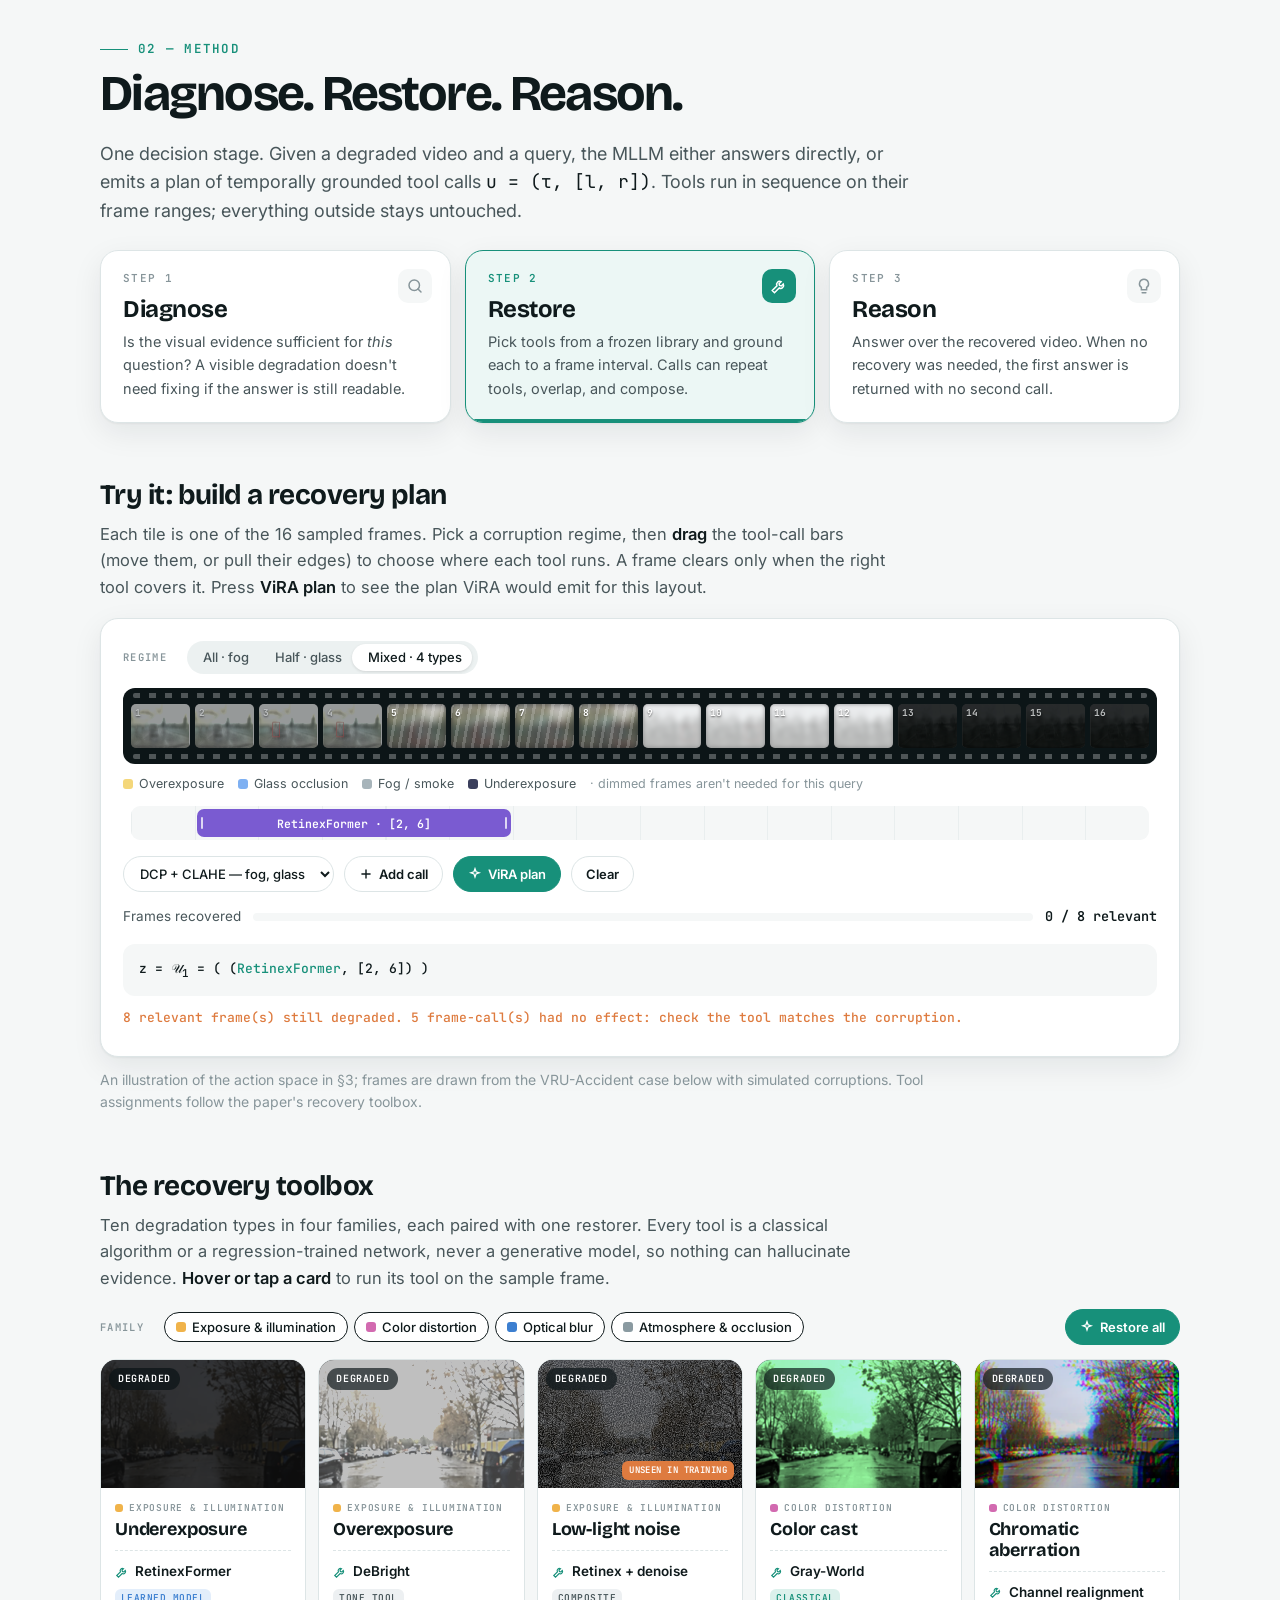
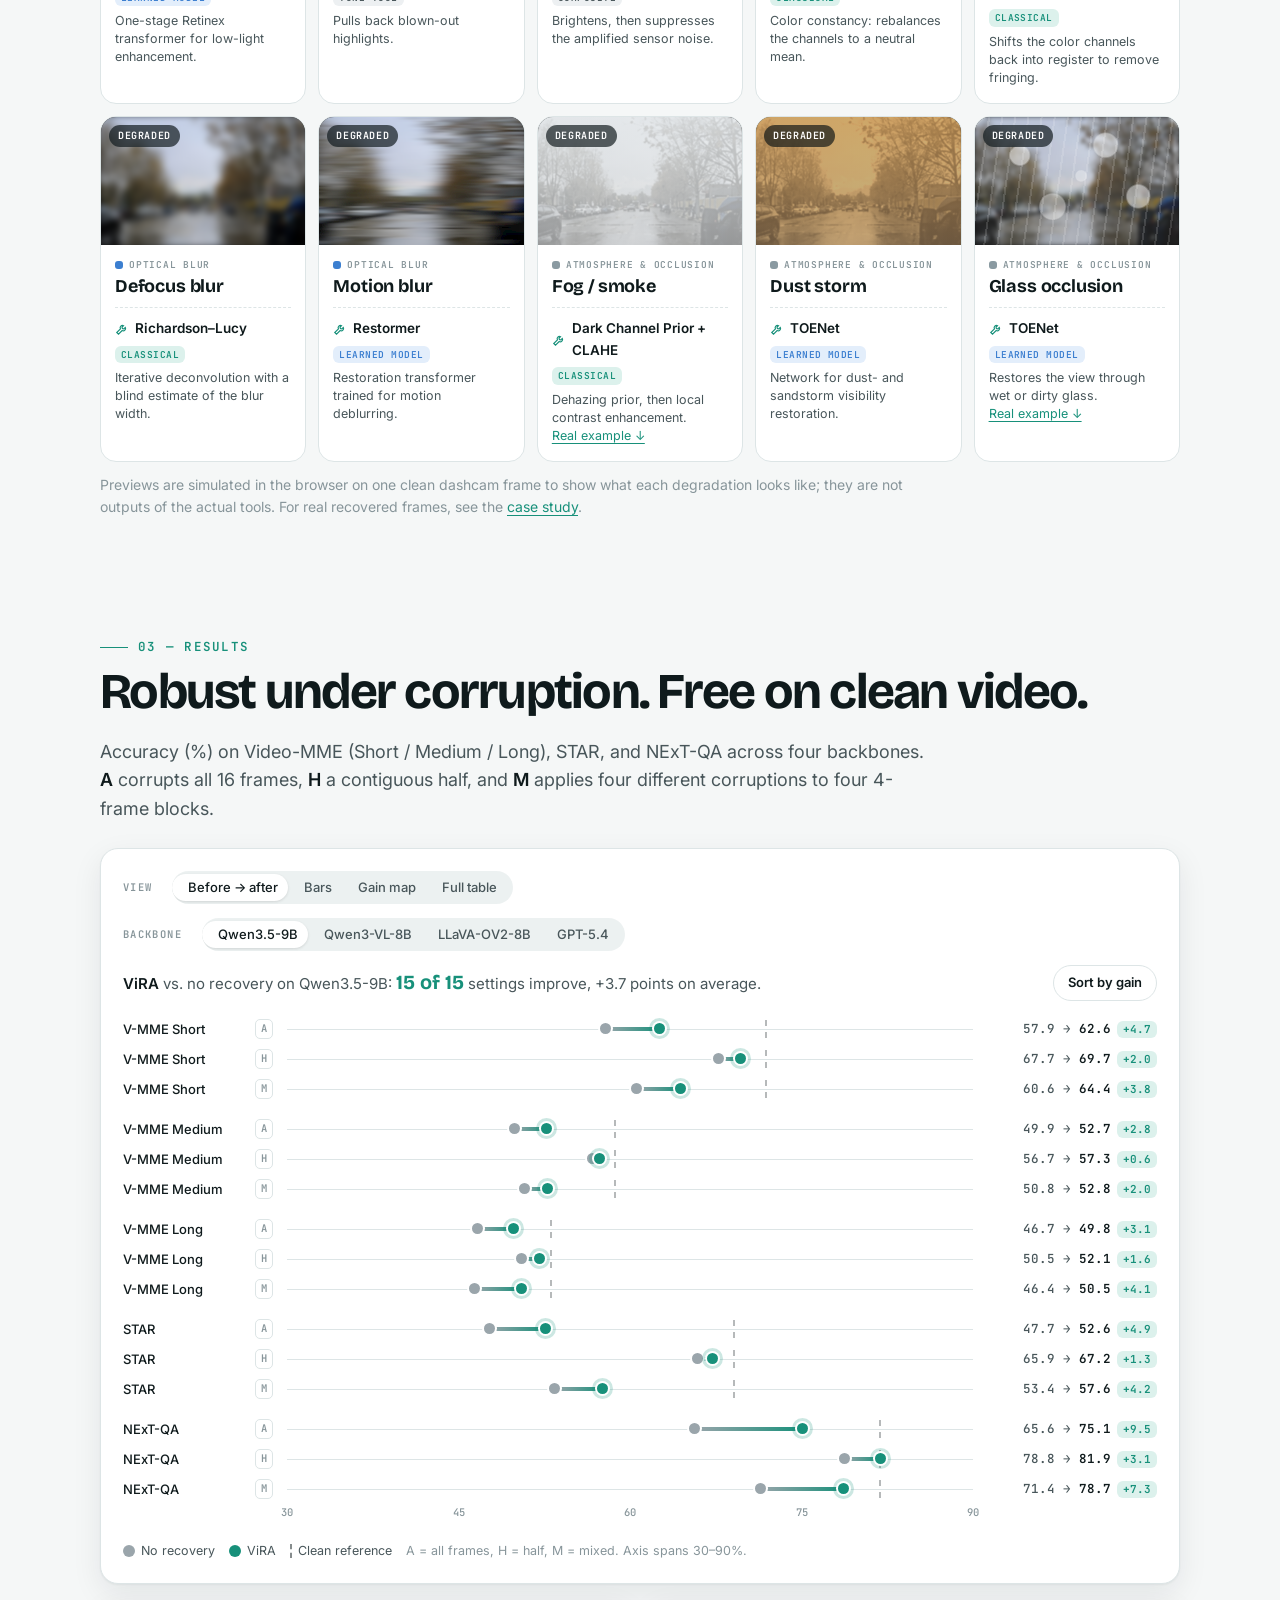
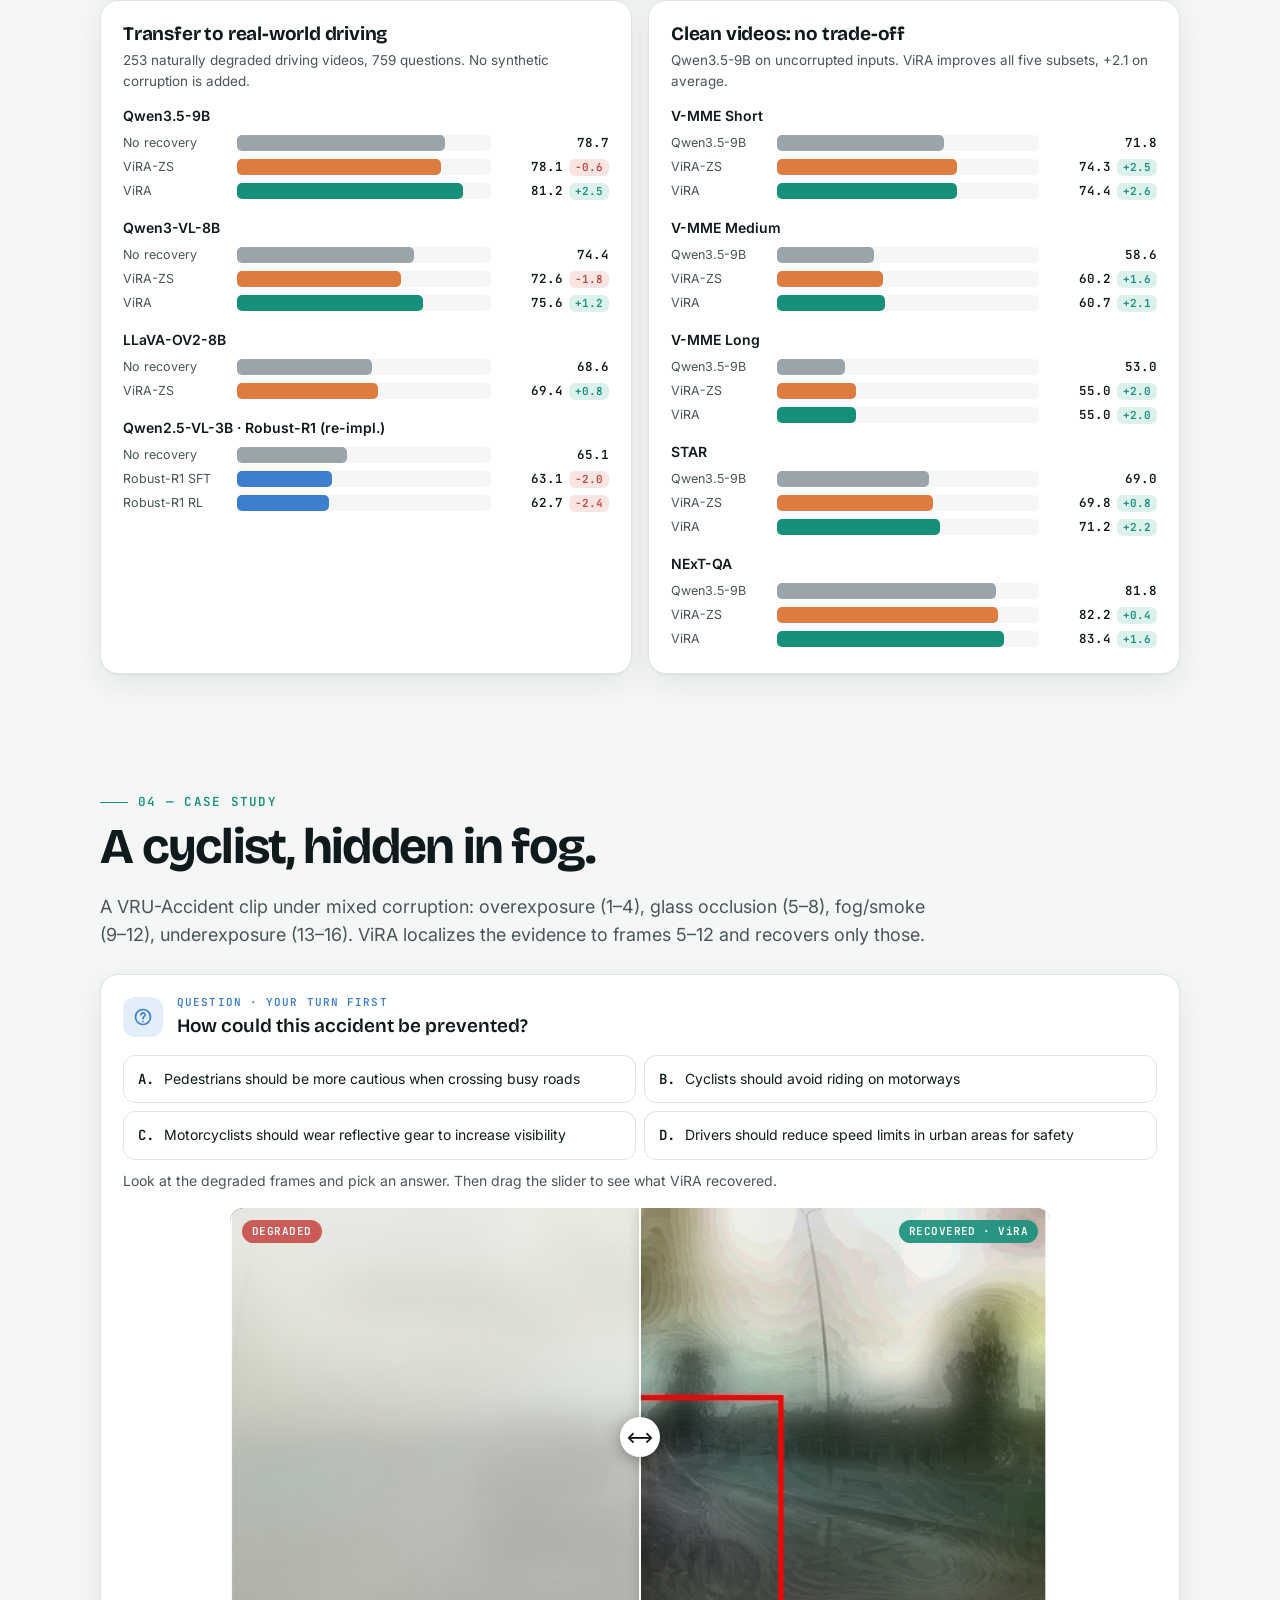
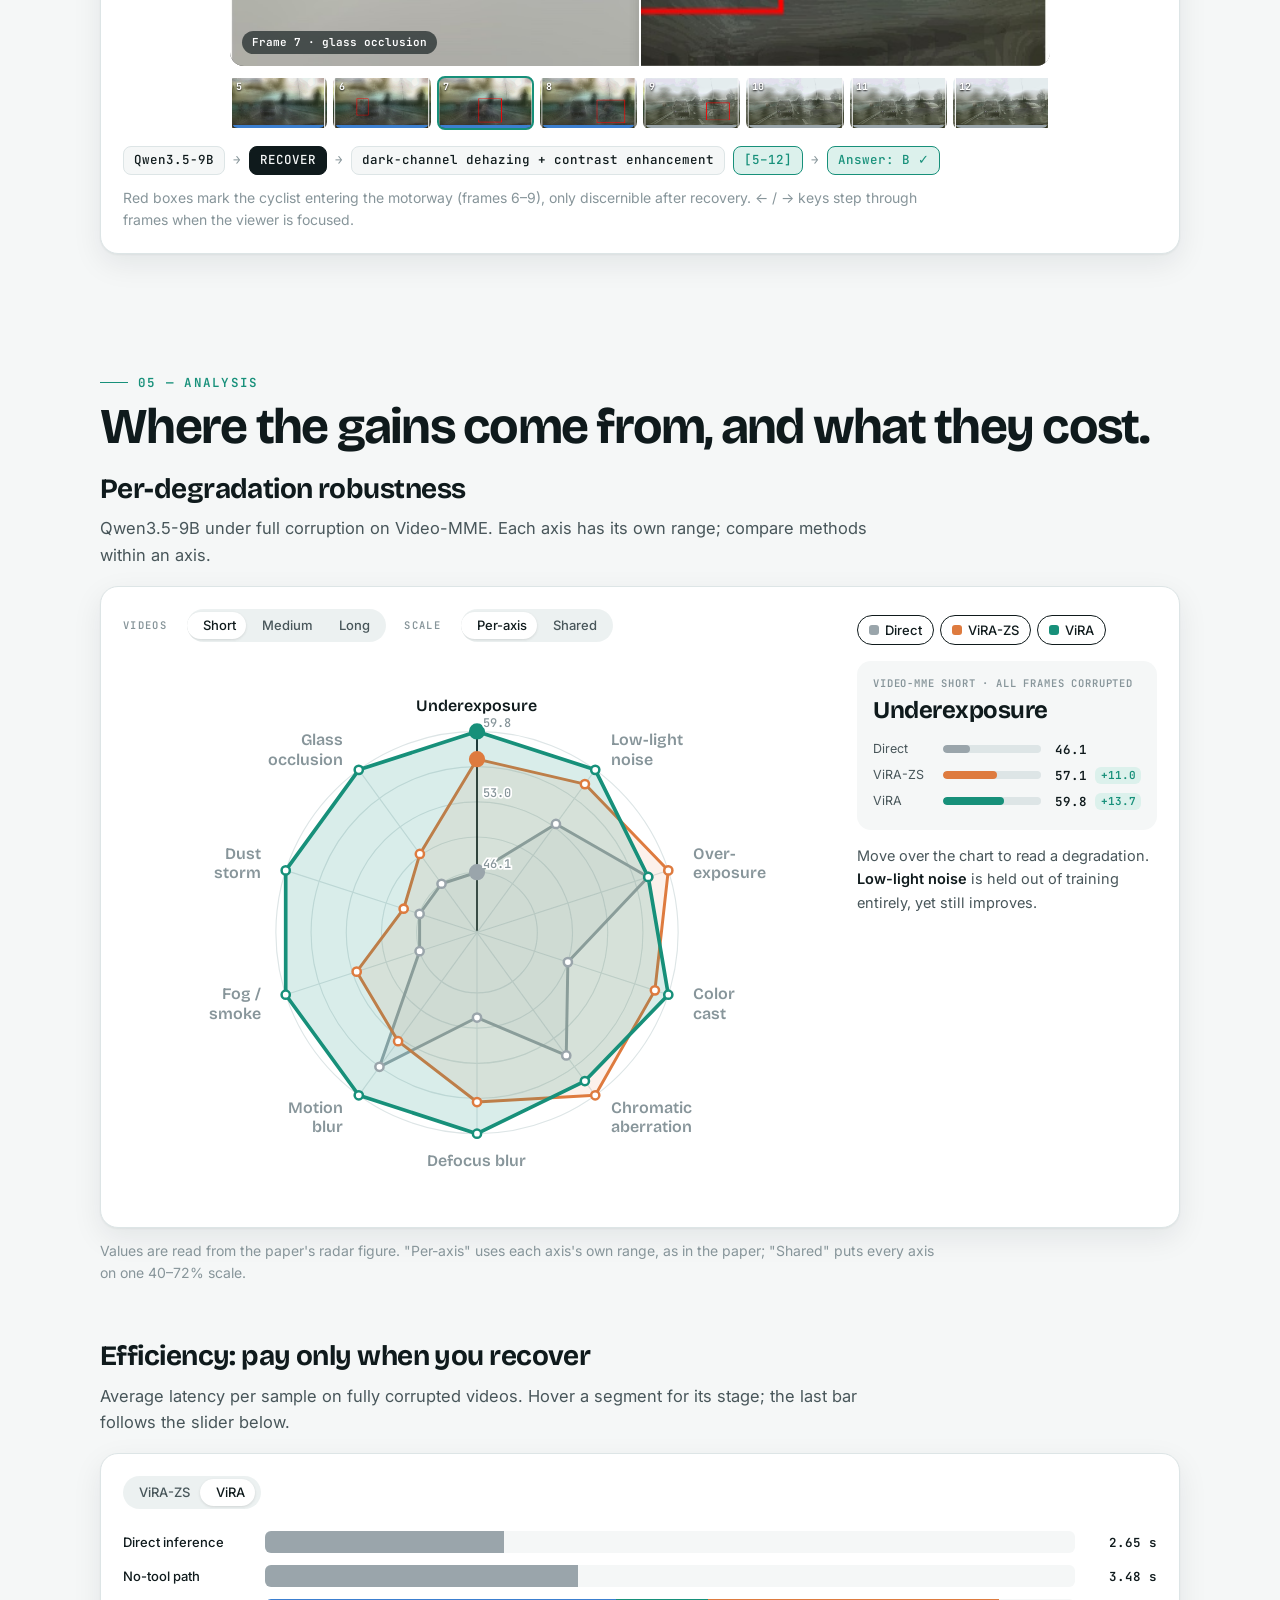
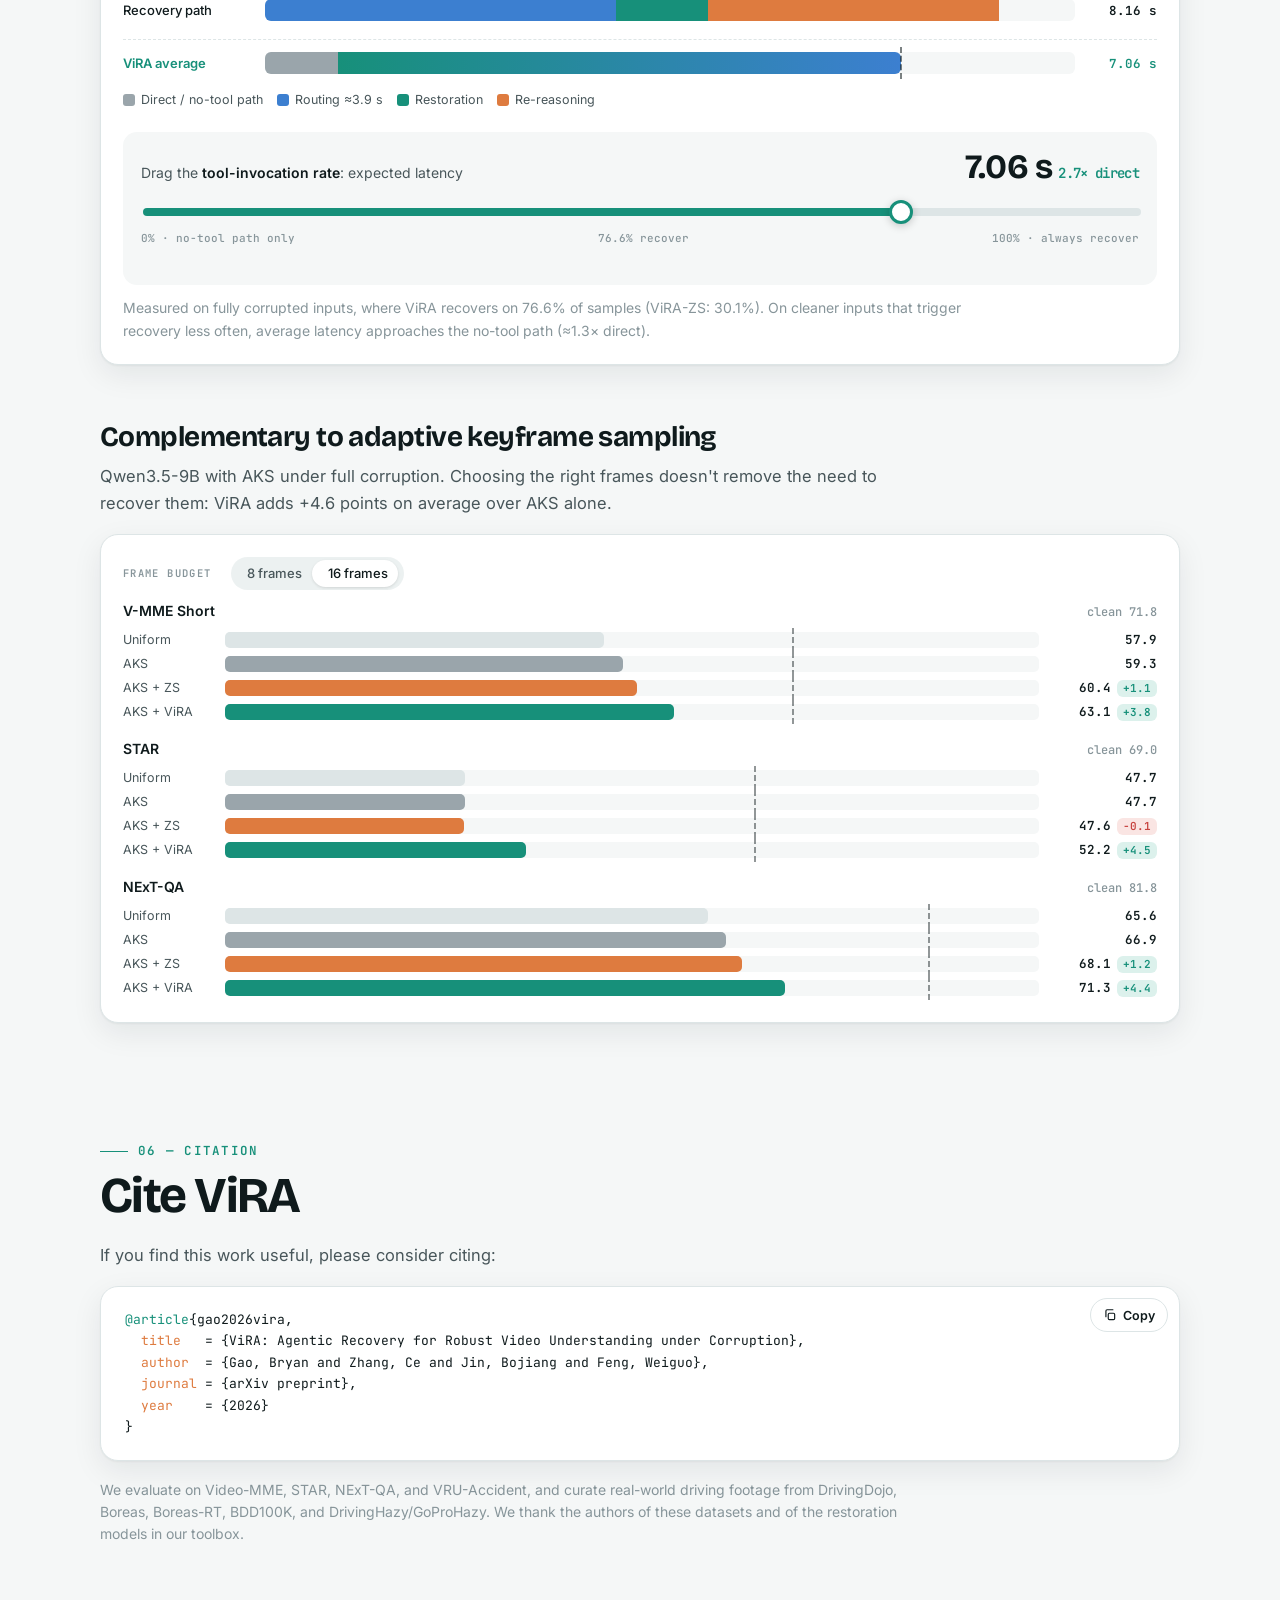
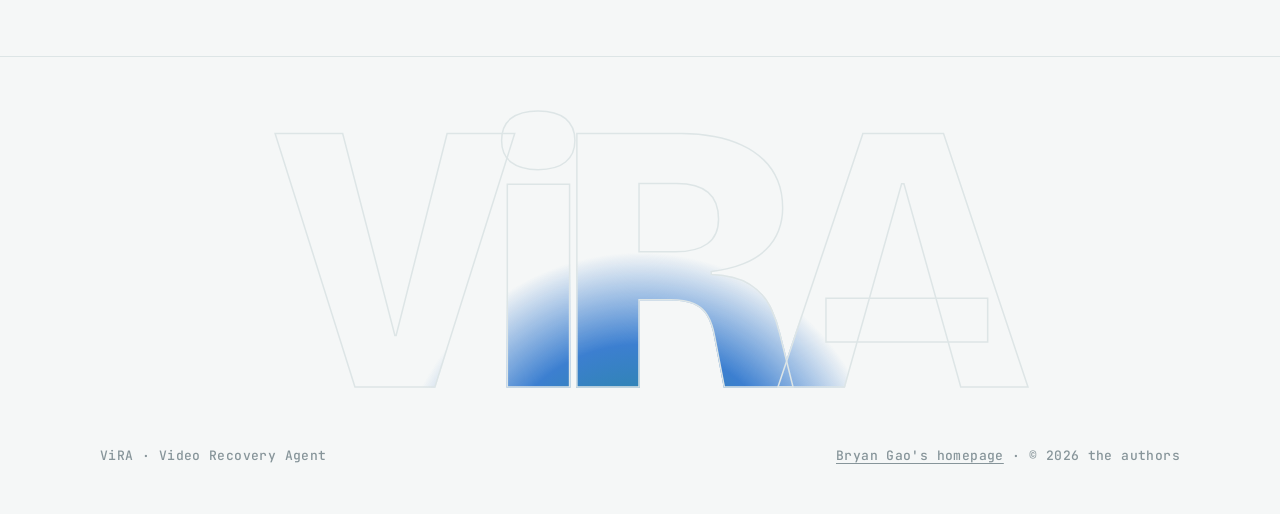
==== commit 0e7740c4: "Latency chart follows the slider" ====
--- a/vira/index.html
+++ b/vira/index.html
@@ -12,7 +12,7 @@
 <link rel="preconnect" href="https://fonts.googleapis.com">
 <link rel="preconnect" href="https://fonts.gstatic.com" crossorigin>
 <link href="https://fonts.googleapis.com/css2?family=Bricolage+Grotesque:opsz,wght@12..96,500..800&family=Inter:wght@400;500;600;700&family=JetBrains+Mono:wght@400;500;600&display=swap" rel="stylesheet">
-<link rel="stylesheet" href="assets/style.css?v=8">
+<link rel="stylesheet" href="assets/style.css?v=9">
 <script>document.documentElement.classList.add('js');try{var t=localStorage.getItem('vira-theme');if(t)document.documentElement.dataset.theme=t;}catch(e){}</script>
 </head>
 <body id="top">
@@ -330,7 +330,7 @@
       <p class="cap" data-r>Values are read from the paper's radar figure. "Per-axis" uses each axis's own range, as in the paper; "Shared" puts every axis on one 40–72% scale.</p>
 
       <h3 data-r>Efficiency: pay only when you recover</h3>
-      <p class="sub" data-r>Average latency per sample on fully corrupted videos. Hover a segment for its stage.</p>
+      <p class="sub" data-r>Average latency per sample on fully corrupted videos. Hover a segment for its stage; the last bar follows the slider below.</p>
       <div class="card eff" data-r>
         <div class="seg" id="effSeg" style="margin-bottom:14px"><span class="knob"></span>
           <button data-v="zs" aria-pressed="false">ViRA-ZS</button>
@@ -387,6 +387,6 @@
 <div class="lb-ov" id="lbox" role="dialog" aria-modal="true" aria-label="Enlarged figure"><button class="cl" aria-label="Close">✕</button><img alt=""></div>
 <div class="toast" id="toast"></div>
 <div class="tip" id="tip"></div>
-<script src="assets/main.js?v=8"></script>
+<script src="assets/main.js?v=9"></script>
 </body>
 </html>
--- a/vira/assets/style.css
+++ b/vira/assets/style.css
@@ -601,3 +601,11 @@
 .film-ch button.on { background: var(--ink); border-color: var(--ink); color: var(--bg); } .film-ch button.on i { color: color-mix(in srgb, var(--bg) 70%, transparent); }
 @media (max-width: 640px) { .film { padding: 6px; border-radius: 18px; } .film video { border-radius: 12px; } .film-big { height: 52px; font-size: 14px; padding: 0 18px 0 14px; } .ftime { display: none; } }
 .tool-row b { flex: 1 1 0; min-width: 60%; }
+
+/* latency chart: the last row follows the slider */
+.lrow.live { margin-top: 6px; padding-top: 12px; border-top: 1px dashed var(--line); }
+.lrow.live .who, .lrow.live .v { color: var(--acc); font-weight: 600; }
+.lrow.live .tr { position: relative; overflow: visible; }
+.lrow.live .tr i.lv { transition: width .12s linear; }
+.lrow.live .tr i.lv:first-child { border-radius: 6px 0 0 6px; } .lrow.live .tr i.lv:nth-child(2) { border-radius: 0 6px 6px 0; }
+.lrow.live .mk { position: absolute; top: -5px; bottom: -5px; width: 0; border-left: 2px dashed var(--ink); opacity: .55; }
